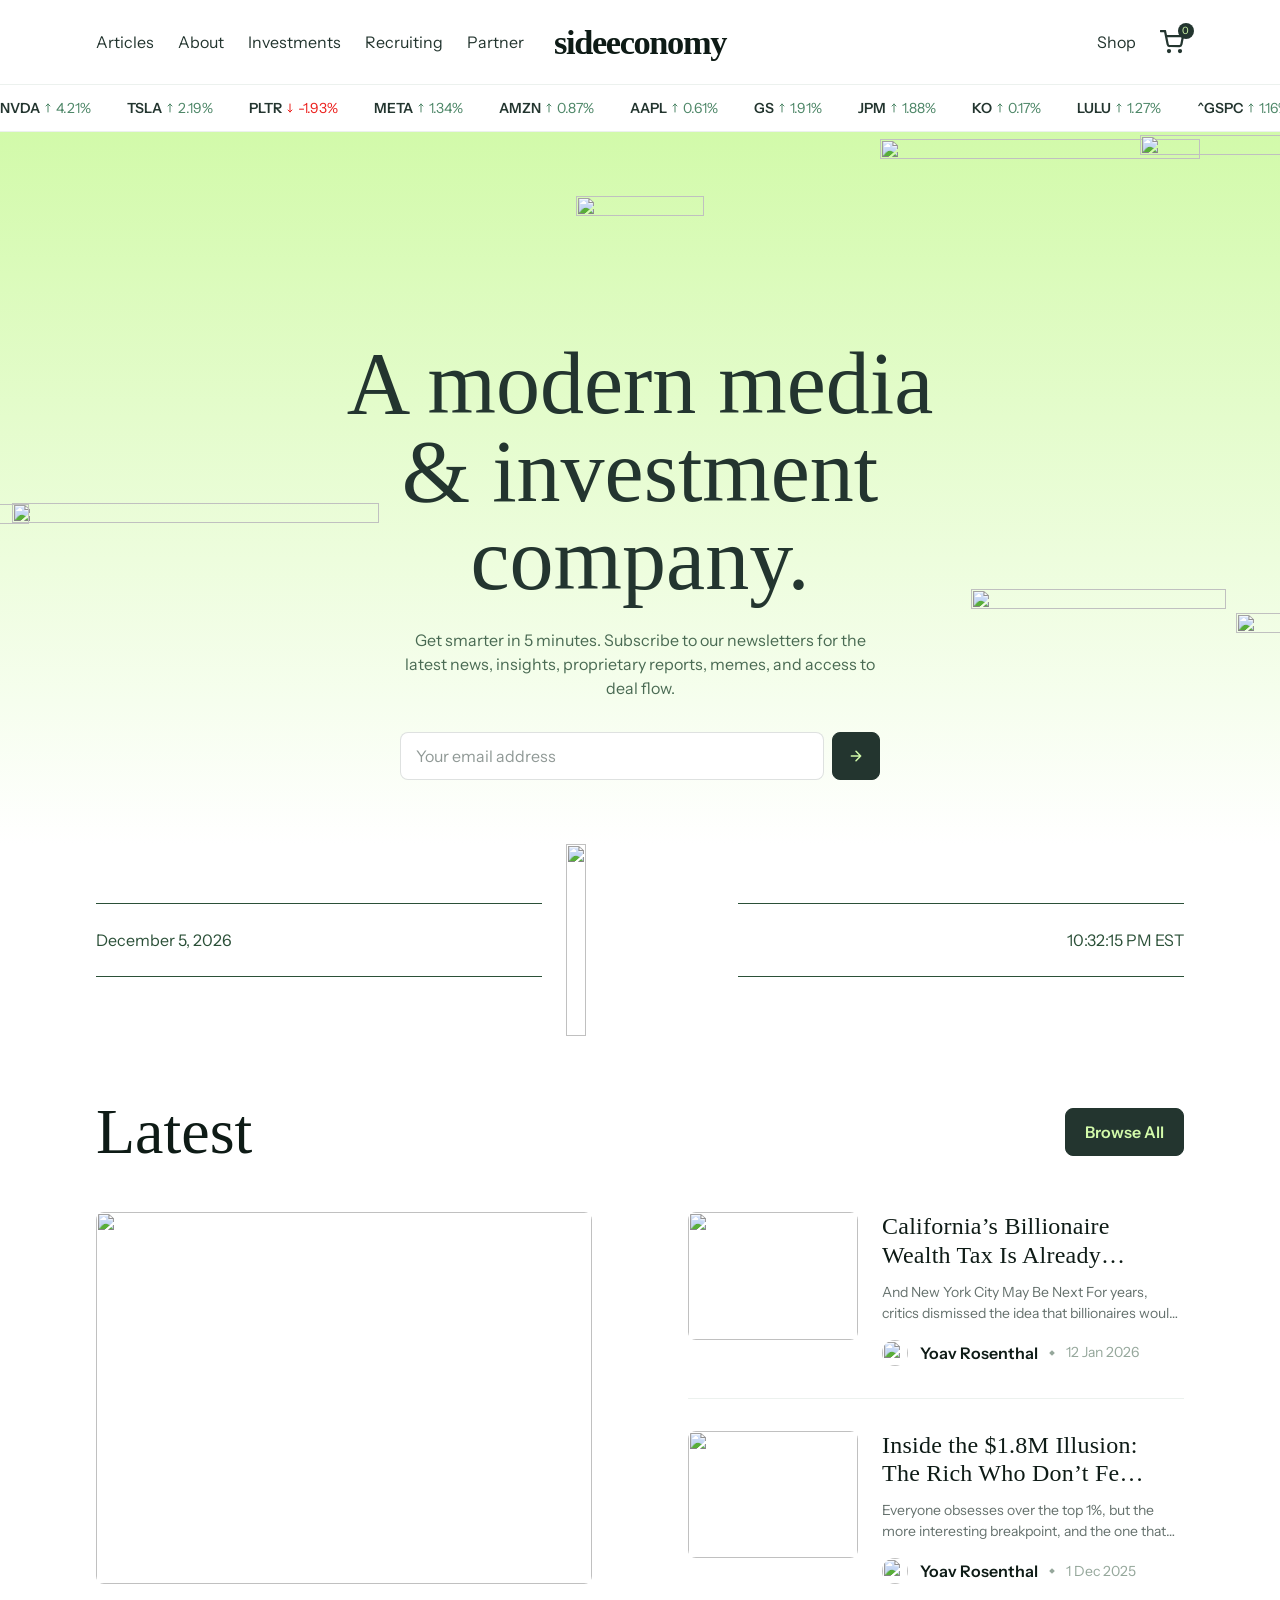
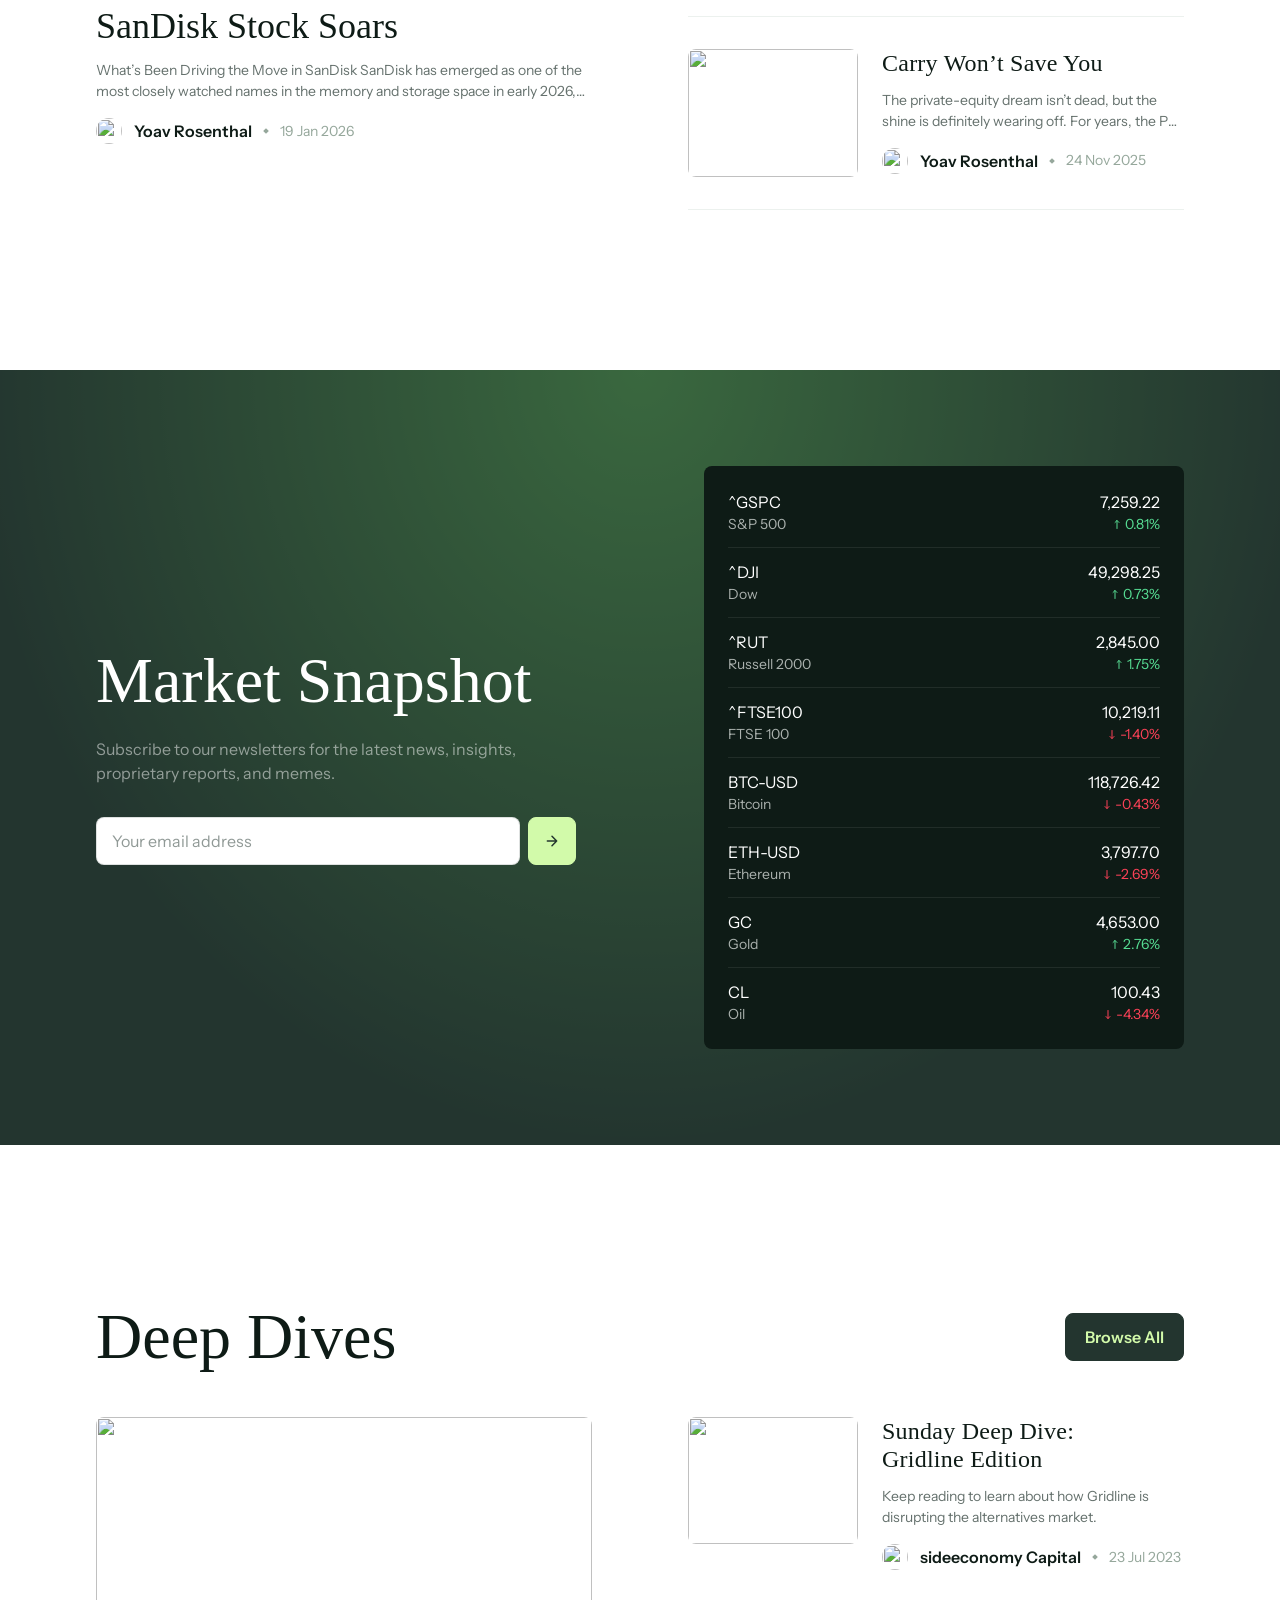
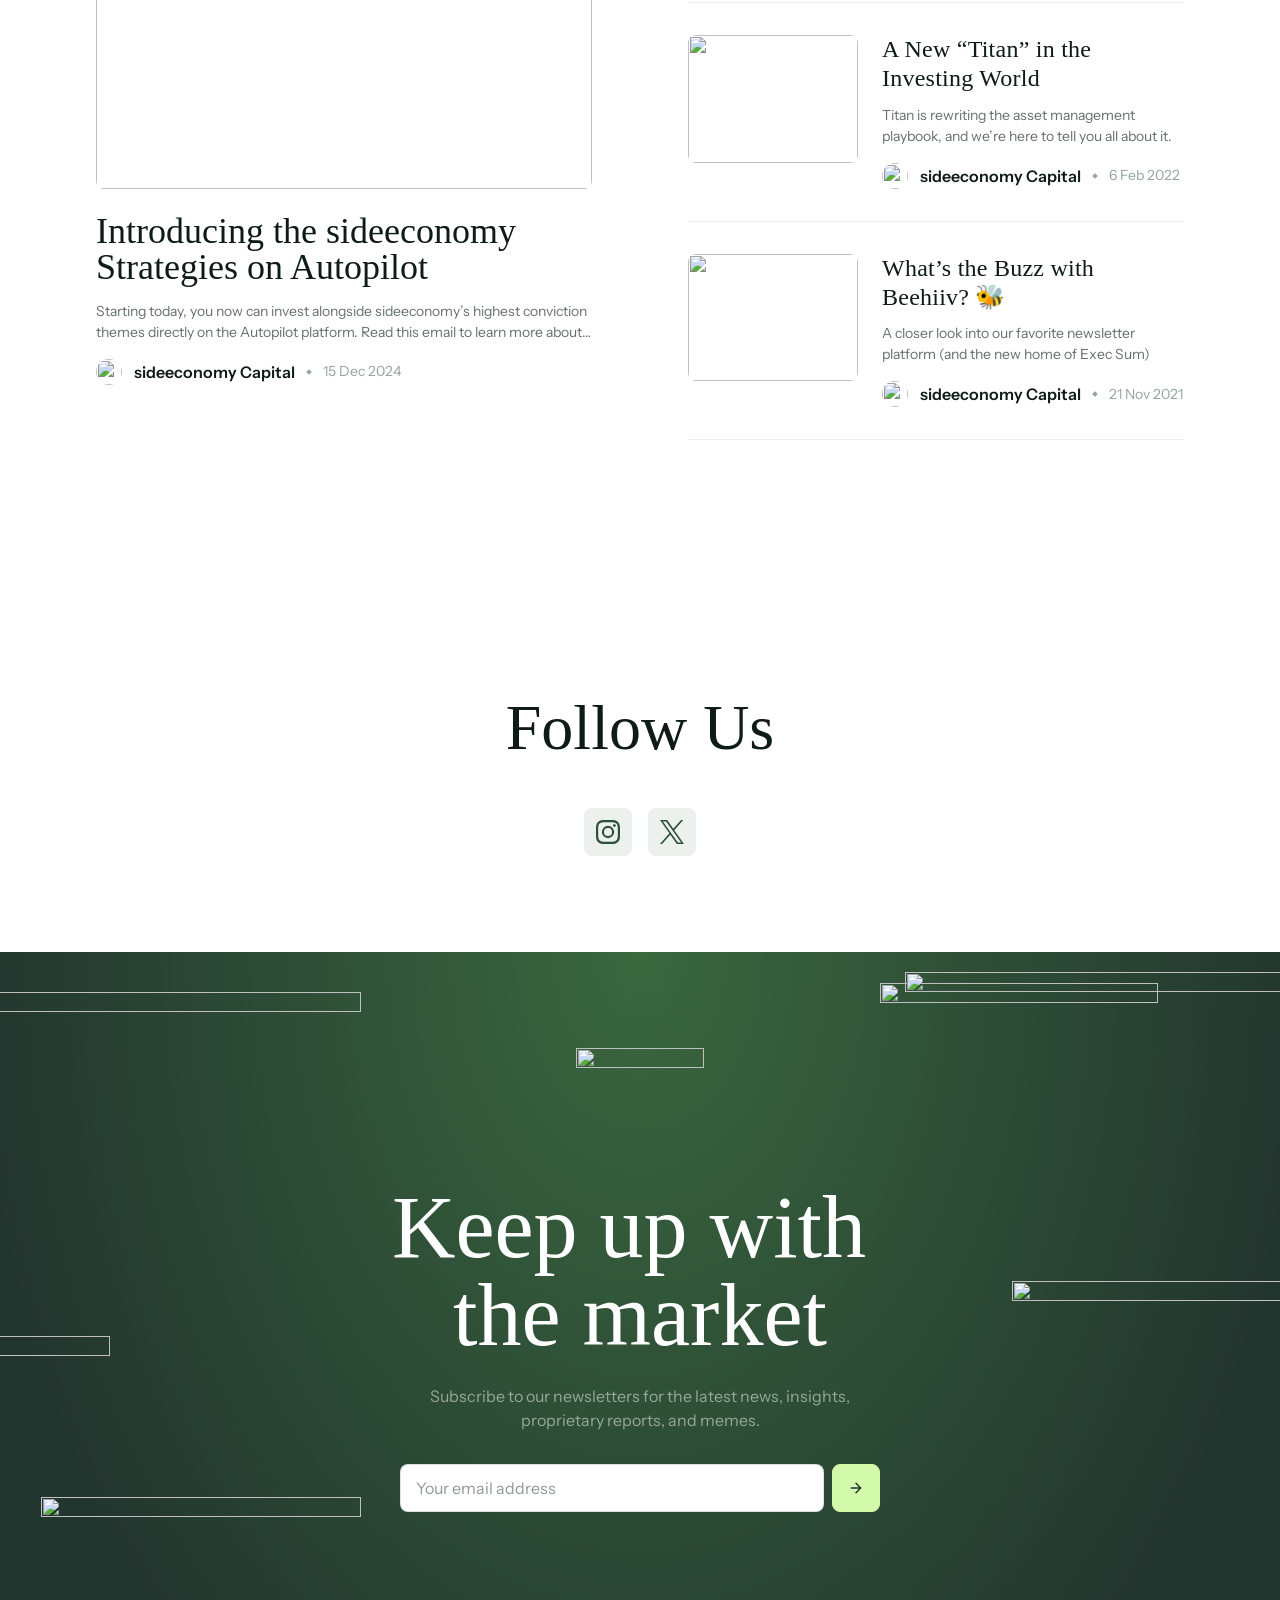
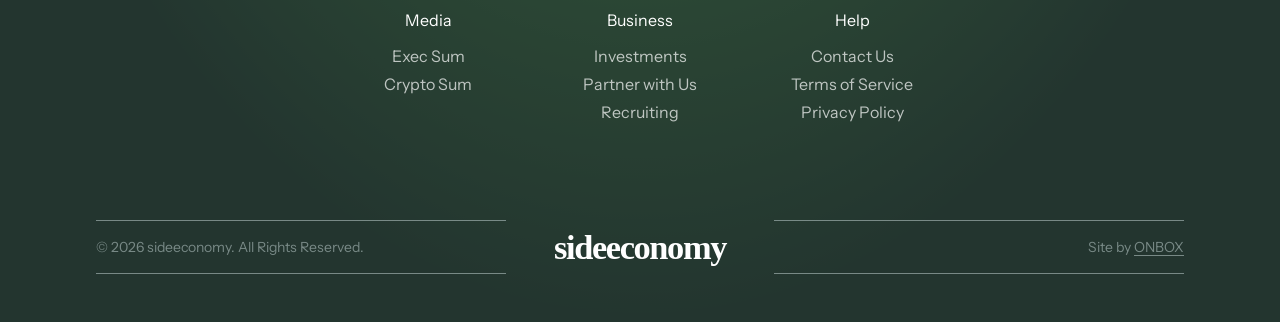
==== index.html @ 4cf30d27 "feat: rebrand to sideeconomy across all templates and styles" ====
<!doctype html>
<html lang="en-US">
  <head>
  <meta charset="utf-8">
  <meta http-equiv="x-ua-compatible" content="ie=edge">
  <meta name="viewport" content="width=device-width, initial-scale=1">
  <link rel="stylesheet" href="https://use.typekit.net/jgn4gpw.css">
  <link rel="preconnect" href="https://fonts.googleapis.com">
  <link rel="preconnect" href="https://fonts.gstatic.com" crossorigin>
  <link href="https://fonts.googleapis.com/css2?family=Instrument+Sans:ital,wdth,wght@0,75..100,400..700;1,75..100,400..700&display=swap" rel="stylesheet">
  <meta name='robots' content='index, follow, max-image-preview:large, max-snippet:-1, max-video-preview:-1' />

	<!-- This site is optimized with the Yoast SEO plugin v28.5 - https://yoast.com/product/yoast-seo-wordpress/ -->
	<title>Home - sideeconomy</title>
	<link rel="canonical" href=index.html />
	<meta property="og:locale" content="en_US" />
	<meta property="og:type" content="website" />
	<meta property="og:title" content="Home - sideeconomy" />
	<meta property="og:url" content="https://sideeconomy.com/" />
	<meta property="og:site_name" content="sideeconomy" />
	<meta property="article:modified_time" content="2025-12-01T22:26:14+00:00" />
	<meta property="og:image" content="https://litquidity.co/wp-content/uploads/2025/03/screenshot.png" />
	<meta property="og:image:width" content="1200" />
	<meta property="og:image:height" content="900" />
	<meta property="og:image:type" content="image/png" />
	<meta name="twitter:card" content="summary_large_image" />
	<script type="application/ld+json" class="yoast-schema-graph">{"@context":"https:\/\/schema.org","@graph":[{"@type":"WebPage","@id":"https:\/\/sideeconomy.com\/","url":"https:\/\/sideeconomy.com\/","name":"Home - sideeconomy","isPartOf":{"@id":"https:\/\/sideeconomy.com\/#website"},"datePublished":"2025-01-11T00:46:38+00:00","dateModified":"2025-12-01T22:26:14+00:00","breadcrumb":{"@id":"https:\/\/sideeconomy.com\/#breadcrumb"},"inLanguage":"en-US","potentialAction":[{"@type":"ReadAction","target":["https:\/\/sideeconomy.com\/"]}]},{"@type":"BreadcrumbList","@id":"https:\/\/sideeconomy.com\/#breadcrumb","itemListElement":[{"@type":"ListItem","position":1,"name":"Home"}]},{"@type":"WebSite","@id":"https:\/\/sideeconomy.com\/#website","url":"https:\/\/sideeconomy.com\/","name":"sideeconomy","description":"","potentialAction":[{"@type":"SearchAction","target":{"@type":"EntryPoint","urlTemplate":"https:\/\/sideeconomy.com\/?s={search_term_string}"},"query-input":{"@type":"PropertyValueSpecification","valueRequired":true,"valueName":"search_term_string"}}],"inLanguage":"en-US"}]}</script>
	<!-- / Yoast SEO plugin. -->


<style id="wp-img-auto-sizes-contain-inline-css">
img:is([sizes=auto i],[sizes^="auto," i]){contain-intrinsic-size:3000px 1500px}
/*# sourceURL=wp-img-auto-sizes-contain-inline-css */
</style>



<style id="site-designer-shared-pattern-classes-inline-css">
/* Dark cover/section overlay + on-dark text. */
body .wp-site-blocks .is-style-overlay-dark .wp-block-cover__background { background-color: var(--wp--preset--color--base-3); color: var(--wp--preset--color--contrast-3); }
.wp-block-cover.is-style-overlay-dark .wp-block-cover__background.has-background-dim { opacity: 0.50 !important; }
:is(.wp-block-designsetgo-section, .wp-block-designsetgo-scroll-slides).is-style-overlay-dark { --dsgo-overlay-color: var(--wp--preset--color--base-3); --dsgo-overlay-opacity: 0.50; color: var(--wp--preset--color--contrast-3); }
.dsgo-image-accordion-item.is-style-overlay-dark { --dsgo-overlay-color: var(--wp--preset--color--base-3); }
.wp-block-group.has-background.is-style-overlay-dark { box-shadow: inset 0 0 0 9999px color-mix(in srgb, var(--wp--preset--color--base-3) 50%, transparent); }
body .wp-site-blocks .is-style-overlay-dark, body .wp-site-blocks .is-style-on-dark { --dsgo-text-color: var(--wp--preset--color--contrast-3); color: var(--wp--preset--color--contrast-3) !important; }
body .wp-site-blocks .is-style-overlay-dark :is(h1,h2,h3,h4,h5,h6,p,li,blockquote,cite), body .wp-site-blocks .is-style-on-dark :is(h1,h2,h3,h4,h5,h6,p,li,blockquote,cite) { color: var(--wp--preset--color--contrast-3) !important; }

/* Solid dark section background + light text. */
.is-style-bg-dark { background-color: var(--wp--preset--color--contrast); color: var(--wp--preset--color--base); }
.is-style-bg-dark a { color: var(--wp--preset--color--base); }
/*# sourceURL=site-designer-shared-pattern-classes-inline-css */
</style>
<style id="global-styles-inline-css">
:root{--wp--preset--aspect-ratio--square: 1;--wp--preset--aspect-ratio--4-3: 4/3;--wp--preset--aspect-ratio--3-4: 3/4;--wp--preset--aspect-ratio--3-2: 3/2;--wp--preset--aspect-ratio--2-3: 2/3;--wp--preset--aspect-ratio--16-9: 16/9;--wp--preset--aspect-ratio--9-16: 9/16;--wp--preset--color--black: #000000;--wp--preset--color--cyan-bluish-gray: #abb8c3;--wp--preset--color--white: #ffffff;--wp--preset--color--pale-pink: #f78da7;--wp--preset--color--vivid-red: #cf2e2e;--wp--preset--color--luminous-vivid-orange: #ff6900;--wp--preset--color--luminous-vivid-amber: #fcb900;--wp--preset--color--light-green-cyan: #7bdcb5;--wp--preset--color--vivid-green-cyan: #00d084;--wp--preset--color--pale-cyan-blue: #8ed1fc;--wp--preset--color--vivid-cyan-blue: #0693e3;--wp--preset--color--vivid-purple: #9b51e0;--wp--preset--gradient--vivid-cyan-blue-to-vivid-purple: linear-gradient(135deg,rgb(6,147,227) 0%,rgb(155,81,224) 100%);--wp--preset--gradient--light-green-cyan-to-vivid-green-cyan: linear-gradient(135deg,rgb(122,220,180) 0%,rgb(0,208,130) 100%);--wp--preset--gradient--luminous-vivid-amber-to-luminous-vivid-orange: linear-gradient(135deg,rgb(252,185,0) 0%,rgb(255,105,0) 100%);--wp--preset--gradient--luminous-vivid-orange-to-vivid-red: linear-gradient(135deg,rgb(255,105,0) 0%,rgb(207,46,46) 100%);--wp--preset--gradient--very-light-gray-to-cyan-bluish-gray: linear-gradient(135deg,rgb(238,238,238) 0%,rgb(169,184,195) 100%);--wp--preset--gradient--cool-to-warm-spectrum: linear-gradient(135deg,rgb(74,234,220) 0%,rgb(151,120,209) 20%,rgb(207,42,186) 40%,rgb(238,44,130) 60%,rgb(251,105,98) 80%,rgb(254,248,76) 100%);--wp--preset--gradient--blush-light-purple: linear-gradient(135deg,rgb(255,206,236) 0%,rgb(152,150,240) 100%);--wp--preset--gradient--blush-bordeaux: linear-gradient(135deg,rgb(254,205,165) 0%,rgb(254,45,45) 50%,rgb(107,0,62) 100%);--wp--preset--gradient--luminous-dusk: linear-gradient(135deg,rgb(255,203,112) 0%,rgb(199,81,192) 50%,rgb(65,88,208) 100%);--wp--preset--gradient--pale-ocean: linear-gradient(135deg,rgb(255,245,203) 0%,rgb(182,227,212) 50%,rgb(51,167,181) 100%);--wp--preset--gradient--electric-grass: linear-gradient(135deg,rgb(202,248,128) 0%,rgb(113,206,126) 100%);--wp--preset--gradient--midnight: linear-gradient(135deg,rgb(2,3,129) 0%,rgb(40,116,252) 100%);--wp--preset--font-size--small: 13px;--wp--preset--font-size--medium: 20px;--wp--preset--font-size--large: 36px;--wp--preset--font-size--x-large: 42px;--wp--preset--spacing--20: 0.44rem;--wp--preset--spacing--30: 0.67rem;--wp--preset--spacing--40: 1rem;--wp--preset--spacing--50: 1.5rem;--wp--preset--spacing--60: 2.25rem;--wp--preset--spacing--70: 3.38rem;--wp--preset--spacing--80: 5.06rem;--wp--preset--shadow--natural: 6px 6px 9px rgba(0, 0, 0, 0.2);--wp--preset--shadow--deep: 12px 12px 50px rgba(0, 0, 0, 0.4);--wp--preset--shadow--sharp: 6px 6px 0px rgba(0, 0, 0, 0.2);--wp--preset--shadow--outlined: 6px 6px 0px -3px rgb(255, 255, 255), 6px 6px rgb(0, 0, 0);--wp--preset--shadow--crisp: 6px 6px 0px rgb(0, 0, 0);}.wp-block-button{--wp--preset--dimension--25: 25%;--wp--preset--dimension--50: 50%;--wp--preset--dimension--75: 75%;--wp--preset--dimension--100: 100%;}:where(body) { margin: 0; }:where(.is-layout-flex){gap: 0.5em;}:where(.is-layout-grid){gap: 0.5em;}body .is-layout-flex{display: flex;}.is-layout-flex{flex-wrap: wrap;align-items: center;}.is-layout-flex > :is(*, div){margin: 0;}body .is-layout-grid{display: grid;}.is-layout-grid > :is(*, div){margin: 0;}body{padding-top: 0px;padding-right: 0px;padding-bottom: 0px;padding-left: 0px;}:root :where(.wp-element-button, .wp-block-button__link){background-color: #32373c;border-width: 0;color: #fff;font-family: inherit;font-size: inherit;font-style: inherit;font-weight: inherit;letter-spacing: inherit;line-height: inherit;padding-top: calc(0.667em + 2px);padding-right: calc(1.333em + 2px);padding-bottom: calc(0.667em + 2px);padding-left: calc(1.333em + 2px);text-decoration: none;text-transform: inherit;}.has-black-color{color: var(--wp--preset--color--black) !important;}.has-cyan-bluish-gray-color{color: var(--wp--preset--color--cyan-bluish-gray) !important;}.has-white-color{color: var(--wp--preset--color--white) !important;}.has-pale-pink-color{color: var(--wp--preset--color--pale-pink) !important;}.has-vivid-red-color{color: var(--wp--preset--color--vivid-red) !important;}.has-luminous-vivid-orange-color{color: var(--wp--preset--color--luminous-vivid-orange) !important;}.has-luminous-vivid-amber-color{color: var(--wp--preset--color--luminous-vivid-amber) !important;}.has-light-green-cyan-color{color: var(--wp--preset--color--light-green-cyan) !important;}.has-vivid-green-cyan-color{color: var(--wp--preset--color--vivid-green-cyan) !important;}.has-pale-cyan-blue-color{color: var(--wp--preset--color--pale-cyan-blue) !important;}.has-vivid-cyan-blue-color{color: var(--wp--preset--color--vivid-cyan-blue) !important;}.has-vivid-purple-color{color: var(--wp--preset--color--vivid-purple) !important;}.has-black-background-color{background-color: var(--wp--preset--color--black) !important;}.has-cyan-bluish-gray-background-color{background-color: var(--wp--preset--color--cyan-bluish-gray) !important;}.has-white-background-color{background-color: var(--wp--preset--color--white) !important;}.has-pale-pink-background-color{background-color: var(--wp--preset--color--pale-pink) !important;}.has-vivid-red-background-color{background-color: var(--wp--preset--color--vivid-red) !important;}.has-luminous-vivid-orange-background-color{background-color: var(--wp--preset--color--luminous-vivid-orange) !important;}.has-luminous-vivid-amber-background-color{background-color: var(--wp--preset--color--luminous-vivid-amber) !important;}.has-light-green-cyan-background-color{background-color: var(--wp--preset--color--light-green-cyan) !important;}.has-vivid-green-cyan-background-color{background-color: var(--wp--preset--color--vivid-green-cyan) !important;}.has-pale-cyan-blue-background-color{background-color: var(--wp--preset--color--pale-cyan-blue) !important;}.has-vivid-cyan-blue-background-color{background-color: var(--wp--preset--color--vivid-cyan-blue) !important;}.has-vivid-purple-background-color{background-color: var(--wp--preset--color--vivid-purple) !important;}.has-black-border-color{border-color: var(--wp--preset--color--black) !important;}.has-cyan-bluish-gray-border-color{border-color: var(--wp--preset--color--cyan-bluish-gray) !important;}.has-white-border-color{border-color: var(--wp--preset--color--white) !important;}.has-pale-pink-border-color{border-color: var(--wp--preset--color--pale-pink) !important;}.has-vivid-red-border-color{border-color: var(--wp--preset--color--vivid-red) !important;}.has-luminous-vivid-orange-border-color{border-color: var(--wp--preset--color--luminous-vivid-orange) !important;}.has-luminous-vivid-amber-border-color{border-color: var(--wp--preset--color--luminous-vivid-amber) !important;}.has-light-green-cyan-border-color{border-color: var(--wp--preset--color--light-green-cyan) !important;}.has-vivid-green-cyan-border-color{border-color: var(--wp--preset--color--vivid-green-cyan) !important;}.has-pale-cyan-blue-border-color{border-color: var(--wp--preset--color--pale-cyan-blue) !important;}.has-vivid-cyan-blue-border-color{border-color: var(--wp--preset--color--vivid-cyan-blue) !important;}.has-vivid-purple-border-color{border-color: var(--wp--preset--color--vivid-purple) !important;}.has-vivid-cyan-blue-to-vivid-purple-gradient-background{background: var(--wp--preset--gradient--vivid-cyan-blue-to-vivid-purple) !important;}.has-light-green-cyan-to-vivid-green-cyan-gradient-background{background: var(--wp--preset--gradient--light-green-cyan-to-vivid-green-cyan) !important;}.has-luminous-vivid-amber-to-luminous-vivid-orange-gradient-background{background: var(--wp--preset--gradient--luminous-vivid-amber-to-luminous-vivid-orange) !important;}.has-luminous-vivid-orange-to-vivid-red-gradient-background{background: var(--wp--preset--gradient--luminous-vivid-orange-to-vivid-red) !important;}.has-very-light-gray-to-cyan-bluish-gray-gradient-background{background: var(--wp--preset--gradient--very-light-gray-to-cyan-bluish-gray) !important;}.has-cool-to-warm-spectrum-gradient-background{background: var(--wp--preset--gradient--cool-to-warm-spectrum) !important;}.has-blush-light-purple-gradient-background{background: var(--wp--preset--gradient--blush-light-purple) !important;}.has-blush-bordeaux-gradient-background{background: var(--wp--preset--gradient--blush-bordeaux) !important;}.has-luminous-dusk-gradient-background{background: var(--wp--preset--gradient--luminous-dusk) !important;}.has-pale-ocean-gradient-background{background: var(--wp--preset--gradient--pale-ocean) !important;}.has-electric-grass-gradient-background{background: var(--wp--preset--gradient--electric-grass) !important;}.has-midnight-gradient-background{background: var(--wp--preset--gradient--midnight) !important;}.has-small-font-size{font-size: var(--wp--preset--font-size--small) !important;}.has-medium-font-size{font-size: var(--wp--preset--font-size--medium) !important;}.has-large-font-size{font-size: var(--wp--preset--font-size--large) !important;}.has-x-large-font-size{font-size: var(--wp--preset--font-size--x-large) !important;}
/*# sourceURL=global-styles-inline-css */
</style>



<style id="jetpack-stats-inline-css">
img#wpstats{display:none}
/*# sourceURL=jetpack-stats-inline-css */
</style>
<link rel='stylesheet' id='wp-theme-css' href='https://litquidity.co/wp-includes/css/dist/theme/design-tokens.min.css?ver=7.1.2' media='all' />
<link rel='stylesheet' id='wp-components-css' href='https://litquidity.co/wp-includes/css/dist/components/style.min.css?ver=7.1.2' media='all' />

<link rel=stylesheet id=sideeconomy-css href=assets/css/main.css media=all />
  <link rel=stylesheet id=custom-css href=assets/css/custom.css media=all />
<script id="jquery-core-js" src="https://litquidity.co/wp-includes/js/jquery/jquery.min.js?ver=3.7.1"></script>
<link rel="https://api.w.org/" href=article.html /><link rel="alternate" title="JSON" type="application/json" href="https://sideeconomy.com/wp-json/wp/v2/pages/14" /><link rel='shortlink' href='https://sideeconomy.com/' />
<link rel="icon" href="https://litquidity.co/wp-content/uploads/2025/02/cropped-lit-icon-150x150.png" sizes="32x32" />
<link rel="icon" href="https://litquidity.co/wp-content/uploads/2025/02/cropped-lit-icon-300x300.png" sizes="192x192" />
<link rel="apple-touch-icon" href="https://litquidity.co/wp-content/uploads/2025/02/cropped-lit-icon-300x300.png" />
<meta name="msapplication-TileImage" content="https://litquidity.co/wp-content/uploads/2025/02/cropped-lit-icon-300x300.png" />
<style id="wp-site-designer-contrast-fallback"> .wp-block-group:not([data-dsgo-inline-bg]),.wp-block-column:not([data-dsgo-inline-bg]),.wp-block-columns:not([data-dsgo-inline-bg]){--dsgo-text-color:initial;} :is(.wp-block-designsetgo-section,.wp-block-group,.wp-block-column).has-background:not([class*="-background-color"]):not(.has-text-color):not(.is-style-footer-section):not(.is-style-header-section),.wp-block-cover:not(.has-text-color){color:var(--wp--preset--color--contrast-3) !important;--dsgo-text-color:var(--wp--preset--color--contrast-3);} body .wp-site-blocks :is(:is(.wp-block-designsetgo-section,.wp-block-group,.wp-block-column).has-background:not([class*="-background-color"]):not(.has-text-color):not(.is-style-footer-section):not(.is-style-header-section),.wp-block-cover) h1:not(.has-text-color):where(:not(.elementor *):not([data-elementor-type] *)),body .wp-site-blocks :is(:is(.wp-block-designsetgo-section,.wp-block-group,.wp-block-column).has-background:not([class*="-background-color"]):not(.has-text-color):not(.is-style-footer-section):not(.is-style-header-section),.wp-block-cover) h2:not(.has-text-color):where(:not(.elementor *):not([data-elementor-type] *)),body .wp-site-blocks :is(:is(.wp-block-designsetgo-section,.wp-block-group,.wp-block-column).has-background:not([class*="-background-color"]):not(.has-text-color):not(.is-style-footer-section):not(.is-style-header-section),.wp-block-cover) h3:not(.has-text-color):where(:not(.elementor *):not([data-elementor-type] *)),body .wp-site-blocks :is(:is(.wp-block-designsetgo-section,.wp-block-group,.wp-block-column).has-background:not([class*="-background-color"]):not(.has-text-color):not(.is-style-footer-section):not(.is-style-header-section),.wp-block-cover) h4:not(.has-text-color):where(:not(.elementor *):not([data-elementor-type] *)),body .wp-site-blocks :is(:is(.wp-block-designsetgo-section,.wp-block-group,.wp-block-column).has-background:not([class*="-background-color"]):not(.has-text-color):not(.is-style-footer-section):not(.is-style-header-section),.wp-block-cover) h5:not(.has-text-color):where(:not(.elementor *):not([data-elementor-type] *)),body .wp-site-blocks :is(:is(.wp-block-designsetgo-section,.wp-block-group,.wp-block-column).has-background:not([class*="-background-color"]):not(.has-text-color):not(.is-style-footer-section):not(.is-style-header-section),.wp-block-cover) h6:not(.has-text-color):where(:not(.elementor *):not([data-elementor-type] *)),body .wp-site-blocks :is(:is(.wp-block-designsetgo-section,.wp-block-group,.wp-block-column).has-background:not([class*="-background-color"]):not(.has-text-color):not(.is-style-footer-section):not(.is-style-header-section),.wp-block-cover) p:not(.has-text-color):where(:not(.elementor *):not([data-elementor-type] *)),body .wp-site-blocks :is(:is(.wp-block-designsetgo-section,.wp-block-group,.wp-block-column).has-background:not([class*="-background-color"]):not(.has-text-color):not(.is-style-footer-section):not(.is-style-header-section),.wp-block-cover) a:where(:not(.wp-element-button):not(.wp-block-social-link-anchor)):not(.has-text-color):where(:not(.elementor *):not([data-elementor-type] *)),body .wp-site-blocks :is(:is(.wp-block-designsetgo-section,.wp-block-group,.wp-block-column).has-background:not([class*="-background-color"]):not(.has-text-color):not(.is-style-footer-section):not(.is-style-header-section),.wp-block-cover) .wp-element-caption:not(.has-text-color):where(:not(.elementor *):not([data-elementor-type] *)){color:var(--dsgo-text-color,inherit) !important;} body .wp-site-blocks :is(.wp-block-designsetgo-section,.wp-block-group,.wp-block-column)[data-dsgo-inline-bg] .wp-block-button:is([class*="is-style-outline"],[class*="is-style-secondary"]) .wp-element-button{color:var(--dsgo-text-color,inherit) !important;border-color:currentColor !important;}body .wp-site-blocks :is(.wp-block-designsetgo-section,.wp-block-group,.wp-block-column)[data-dsgo-inline-bg] .wp-block-button:is([class*="is-style-outline"],[class*="is-style-secondary"]) .wp-element-button:hover{opacity:0.75;} body .wp-site-blocks [data-dsgo-inline-bg] h1:not(.has-text-color):where(:not(.elementor *):not([data-elementor-type] *)),body .wp-site-blocks [data-dsgo-inline-bg] h2:not(.has-text-color):where(:not(.elementor *):not([data-elementor-type] *)),body .wp-site-blocks [data-dsgo-inline-bg] h3:not(.has-text-color):where(:not(.elementor *):not([data-elementor-type] *)),body .wp-site-blocks [data-dsgo-inline-bg] h4:not(.has-text-color):where(:not(.elementor *):not([data-elementor-type] *)),body .wp-site-blocks [data-dsgo-inline-bg] h5:not(.has-text-color):where(:not(.elementor *):not([data-elementor-type] *)),body .wp-site-blocks [data-dsgo-inline-bg] h6:not(.has-text-color):where(:not(.elementor *):not([data-elementor-type] *)),body .wp-site-blocks [data-dsgo-inline-bg] p:not(.has-text-color):where(:not(.elementor *):not([data-elementor-type] *)),body .wp-site-blocks [data-dsgo-inline-bg] a:where(:not(.wp-element-button):not(.wp-block-social-link-anchor)):not(.has-text-color):where(:not(.elementor *):not([data-elementor-type] *)),body .wp-site-blocks [data-dsgo-inline-bg] .wp-element-caption:not(.has-text-color):where(:not(.elementor *):not([data-elementor-type] *)){color:var(--dsgo-text-color,inherit) !important;} .wp-block-designsetgo-section.has-background:not([data-dsgo-inline-bg]):not(.has-text-color){color:var(--wp--preset--color--contrast);--dsgo-text-color:var(--wp--preset--color--contrast);} :is(.wp-block-group,.wp-block-column).is-style-section-1:not(:is(.has-white-background-color,.has-black-background-color)),.has-background:is(.wp-block-group,.wp-block-column).is-style-section-1:not(:is(.has-white-background-color,.has-black-background-color)),.has-text-color:is(.wp-block-group,.wp-block-column).is-style-section-1:not(:is(.has-white-background-color,.has-black-background-color)){background-color:var(--wp--preset--color--accent-5);color:var(--wp--preset--color--contrast);} body .wp-site-blocks :is(.wp-block-group,.wp-block-column).is-style-section-1:not(:is(.has-white-background-color,.has-black-background-color)) h1:where(:not(.elementor *):not([data-elementor-type] *)),body .wp-site-blocks :is(.wp-block-group,.wp-block-column).is-style-section-1:not(:is(.has-white-background-color,.has-black-background-color)) h2:where(:not(.elementor *):not([data-elementor-type] *)),body .wp-site-blocks :is(.wp-block-group,.wp-block-column).is-style-section-1:not(:is(.has-white-background-color,.has-black-background-color)) h3:where(:not(.elementor *):not([data-elementor-type] *)),body .wp-site-blocks :is(.wp-block-group,.wp-block-column).is-style-section-1:not(:is(.has-white-background-color,.has-black-background-color)) h4:where(:not(.elementor *):not([data-elementor-type] *)),body .wp-site-blocks :is(.wp-block-group,.wp-block-column).is-style-section-1:not(:is(.has-white-background-color,.has-black-background-color)) h5:where(:not(.elementor *):not([data-elementor-type] *)),body .wp-site-blocks :is(.wp-block-group,.wp-block-column).is-style-section-1:not(:is(.has-white-background-color,.has-black-background-color)) h6:where(:not(.elementor *):not([data-elementor-type] *)),body .wp-site-blocks :is(.wp-block-group,.wp-block-column).is-style-section-1:not(:is(.has-white-background-color,.has-black-background-color)) p:where(:not(.elementor *):not([data-elementor-type] *)),body .wp-site-blocks :is(.wp-block-group,.wp-block-column).is-style-section-1:not(:is(.has-white-background-color,.has-black-background-color)) a:where(:not(.wp-element-button):not(.wp-block-social-link-anchor)):where(:not(.elementor *):not([data-elementor-type] *)),body .wp-site-blocks :is(.wp-block-group,.wp-block-column).is-style-section-1:not(:is(.has-white-background-color,.has-black-background-color)) .wp-element-caption:where(:not(.elementor *):not([data-elementor-type] *)){color:var(--wp--preset--color--contrast);} :is(.wp-block-group,.wp-block-column).is-style-section-2:not(:is(.has-white-background-color,.has-black-background-color)),.has-background:is(.wp-block-group,.wp-block-column).is-style-section-2:not(:is(.has-white-background-color,.has-black-background-color)),.has-text-color:is(.wp-block-group,.wp-block-column).is-style-section-2:not(:is(.has-white-background-color,.has-black-background-color)){background-color:var(--wp--preset--color--accent-2);color:var(--wp--preset--color--contrast);} body .wp-site-blocks :is(.wp-block-group,.wp-block-column).is-style-section-2:not(:is(.has-white-background-color,.has-black-background-color)) h1:where(:not(.elementor *):not([data-elementor-type] *)),body .wp-site-blocks :is(.wp-block-group,.wp-block-column).is-style-section-2:not(:is(.has-white-background-color,.has-black-background-color)) h2:where(:not(.elementor *):not([data-elementor-type] *)),body .wp-site-blocks :is(.wp-block-group,.wp-block-column).is-style-section-2:not(:is(.has-white-background-color,.has-black-background-color)) h3:where(:not(.elementor *):not([data-elementor-type] *)),body .wp-site-blocks :is(.wp-block-group,.wp-block-column).is-style-section-2:not(:is(.has-white-background-color,.has-black-background-color)) h4:where(:not(.elementor *):not([data-elementor-type] *)),body .wp-site-blocks :is(.wp-block-group,.wp-block-column).is-style-section-2:not(:is(.has-white-background-color,.has-black-background-color)) h5:where(:not(.elementor *):not([data-elementor-type] *)),body .wp-site-blocks :is(.wp-block-group,.wp-block-column).is-style-section-2:not(:is(.has-white-background-color,.has-black-background-color)) h6:where(:not(.elementor *):not([data-elementor-type] *)),body .wp-site-blocks :is(.wp-block-group,.wp-block-column).is-style-section-2:not(:is(.has-white-background-color,.has-black-background-color)) p:where(:not(.elementor *):not([data-elementor-type] *)),body .wp-site-blocks :is(.wp-block-group,.wp-block-column).is-style-section-2:not(:is(.has-white-background-color,.has-black-background-color)) a:where(:not(.wp-element-button):not(.wp-block-social-link-anchor)):where(:not(.elementor *):not([data-elementor-type] *)),body .wp-site-blocks :is(.wp-block-group,.wp-block-column).is-style-section-2:not(:is(.has-white-background-color,.has-black-background-color)) .wp-element-caption:where(:not(.elementor *):not([data-elementor-type] *)){color:var(--wp--preset--color--contrast);} :is(.wp-block-group,.wp-block-column).is-style-section-3:not(:is(.has-white-background-color,.has-black-background-color)),.has-background:is(.wp-block-group,.wp-block-column).is-style-section-3:not(:is(.has-white-background-color,.has-black-background-color)),.has-text-color:is(.wp-block-group,.wp-block-column).is-style-section-3:not(:is(.has-white-background-color,.has-black-background-color)){background-color:var(--wp--preset--color--accent-1);color:var(--wp--preset--color--contrast);} body .wp-site-blocks :is(.wp-block-group,.wp-block-column).is-style-section-3:not(:is(.has-white-background-color,.has-black-background-color)) h1:where(:not(.elementor *):not([data-elementor-type] *)),body .wp-site-blocks :is(.wp-block-group,.wp-block-column).is-style-section-3:not(:is(.has-white-background-color,.has-black-background-color)) h2:where(:not(.elementor *):not([data-elementor-type] *)),body .wp-site-blocks :is(.wp-block-group,.wp-block-column).is-style-section-3:not(:is(.has-white-background-color,.has-black-background-color)) h3:where(:not(.elementor *):not([data-elementor-type] *)),body .wp-site-blocks :is(.wp-block-group,.wp-block-column).is-style-section-3:not(:is(.has-white-background-color,.has-black-background-color)) h4:where(:not(.elementor *):not([data-elementor-type] *)),body .wp-site-blocks :is(.wp-block-group,.wp-block-column).is-style-section-3:not(:is(.has-white-background-color,.has-black-background-color)) h5:where(:not(.elementor *):not([data-elementor-type] *)),body .wp-site-blocks :is(.wp-block-group,.wp-block-column).is-style-section-3:not(:is(.has-white-background-color,.has-black-background-color)) h6:where(:not(.elementor *):not([data-elementor-type] *)),body .wp-site-blocks :is(.wp-block-group,.wp-block-column).is-style-section-3:not(:is(.has-white-background-color,.has-black-background-color)) p:where(:not(.elementor *):not([data-elementor-type] *)),body .wp-site-blocks :is(.wp-block-group,.wp-block-column).is-style-section-3:not(:is(.has-white-background-color,.has-black-background-color)) a:where(:not(.wp-element-button):not(.wp-block-social-link-anchor)):where(:not(.elementor *):not([data-elementor-type] *)),body .wp-site-blocks :is(.wp-block-group,.wp-block-column).is-style-section-3:not(:is(.has-white-background-color,.has-black-background-color)) .wp-element-caption:where(:not(.elementor *):not([data-elementor-type] *)){color:var(--wp--preset--color--contrast);} :is(.wp-block-group,.wp-block-column).is-style-section-4:not(:is(.has-white-background-color,.has-black-background-color)),.has-background:is(.wp-block-group,.wp-block-column).is-style-section-4:not(:is(.has-white-background-color,.has-black-background-color)),.has-text-color:is(.wp-block-group,.wp-block-column).is-style-section-4:not(:is(.has-white-background-color,.has-black-background-color)){background-color:var(--wp--preset--color--accent-3);color:var(--wp--preset--color--accent-2);} body .wp-site-blocks :is(.wp-block-group,.wp-block-column).is-style-section-4:not(:is(.has-white-background-color,.has-black-background-color)) h1:where(:not(.elementor *):not([data-elementor-type] *)),body .wp-site-blocks :is(.wp-block-group,.wp-block-column).is-style-section-4:not(:is(.has-white-background-color,.has-black-background-color)) h2:where(:not(.elementor *):not([data-elementor-type] *)),body .wp-site-blocks :is(.wp-block-group,.wp-block-column).is-style-section-4:not(:is(.has-white-background-color,.has-black-background-color)) h3:where(:not(.elementor *):not([data-elementor-type] *)),body .wp-site-blocks :is(.wp-block-group,.wp-block-column).is-style-section-4:not(:is(.has-white-background-color,.has-black-background-color)) h4:where(:not(.elementor *):not([data-elementor-type] *)),body .wp-site-blocks :is(.wp-block-group,.wp-block-column).is-style-section-4:not(:is(.has-white-background-color,.has-black-background-color)) h5:where(:not(.elementor *):not([data-elementor-type] *)),body .wp-site-blocks :is(.wp-block-group,.wp-block-column).is-style-section-4:not(:is(.has-white-background-color,.has-black-background-color)) h6:where(:not(.elementor *):not([data-elementor-type] *)),body .wp-site-blocks :is(.wp-block-group,.wp-block-column).is-style-section-4:not(:is(.has-white-background-color,.has-black-background-color)) p:where(:not(.elementor *):not([data-elementor-type] *)),body .wp-site-blocks :is(.wp-block-group,.wp-block-column).is-style-section-4:not(:is(.has-white-background-color,.has-black-background-color)) a:where(:not(.wp-element-button):not(.wp-block-social-link-anchor)):where(:not(.elementor *):not([data-elementor-type] *)),body .wp-site-blocks :is(.wp-block-group,.wp-block-column).is-style-section-4:not(:is(.has-white-background-color,.has-black-background-color)) .wp-element-caption:where(:not(.elementor *):not([data-elementor-type] *)){color:var(--wp--preset--color--accent-2);} :is(.wp-block-group,.wp-block-column).is-style-section-5:not(:is(.has-white-background-color,.has-black-background-color)),.has-background:is(.wp-block-group,.wp-block-column).is-style-section-5:not(:is(.has-white-background-color,.has-black-background-color)),.has-text-color:is(.wp-block-group,.wp-block-column).is-style-section-5:not(:is(.has-white-background-color,.has-black-background-color)){background-color:var(--wp--preset--color--contrast);color:var(--wp--preset--color--base);} body .wp-site-blocks :is(.wp-block-group,.wp-block-column).is-style-section-5:not(:is(.has-white-background-color,.has-black-background-color)) h1:where(:not(.elementor *):not([data-elementor-type] *)),body .wp-site-blocks :is(.wp-block-group,.wp-block-column).is-style-section-5:not(:is(.has-white-background-color,.has-black-background-color)) h2:where(:not(.elementor *):not([data-elementor-type] *)),body .wp-site-blocks :is(.wp-block-group,.wp-block-column).is-style-section-5:not(:is(.has-white-background-color,.has-black-background-color)) h3:where(:not(.elementor *):not([data-elementor-type] *)),body .wp-site-blocks :is(.wp-block-group,.wp-block-column).is-style-section-5:not(:is(.has-white-background-color,.has-black-background-color)) h4:where(:not(.elementor *):not([data-elementor-type] *)),body .wp-site-blocks :is(.wp-block-group,.wp-block-column).is-style-section-5:not(:is(.has-white-background-color,.has-black-background-color)) h5:where(:not(.elementor *):not([data-elementor-type] *)),body .wp-site-blocks :is(.wp-block-group,.wp-block-column).is-style-section-5:not(:is(.has-white-background-color,.has-black-background-color)) h6:where(:not(.elementor *):not([data-elementor-type] *)),body .wp-site-blocks :is(.wp-block-group,.wp-block-column).is-style-section-5:not(:is(.has-white-background-color,.has-black-background-color)) p:where(:not(.elementor *):not([data-elementor-type] *)),body .wp-site-blocks :is(.wp-block-group,.wp-block-column).is-style-section-5:not(:is(.has-white-background-color,.has-black-background-color)) a:where(:not(.wp-element-button):not(.wp-block-social-link-anchor)):where(:not(.elementor *):not([data-elementor-type] *)),body .wp-site-blocks :is(.wp-block-group,.wp-block-column).is-style-section-5:not(:is(.has-white-background-color,.has-black-background-color)) .wp-element-caption:where(:not(.elementor *):not([data-elementor-type] *)){color:var(--wp--preset--color--base);}   body .wp-site-blocks input:not([type="submit"]):not([type="button"]):not([type="reset"]):not([type="checkbox"]):not([type="radio"]):not([type="file"]):not([type="image"]):not([type="hidden"]),body .wp-site-blocks textarea,body .wp-site-blocks select{background-color:var(--wp--preset--color--base);color:var(--wp--preset--color--contrast);border:1px solid color-mix(in srgb, var(--wp--preset--color--contrast) 30%, transparent);} .wp-site-blocks input[type="submit"]:not(.wp-element-button),.wp-site-blocks button[type="submit"]:not(.wp-element-button){background-color:var(--wp--preset--color--accent-2);color:var(--wp--preset--color--base);border-width:0;padding:12px 30px;font-family:inherit;font-size:var(--wp--preset--font-size--medium, 1rem);line-height:inherit;cursor:pointer;}</style>
		<style id="site-designer-logo-constraints">
			.wp-block-site-logo.is-default-size img {
				width: auto;
				height: auto;
				max-width: 180px;
				max-height: 80px;
			}
			.wp-block-site-logo img {
				height: auto;
			}
		</style>
		</head>
  <body onload=document.body.classList.add('loaded') class="home wp-singular page-template page-template-templates page-template-home page-template-templateshome-php page page-id-14 wp-theme-sideeconomy">
    <header class="site-header">
  <div class="site-header_inner mw-90">
    <nav class="site-header_left">
      <ul id="menu-primary-menu" class="header-menu"><li class="menu-item menu-articles"><a href=articles.html>Articles</a></li>
<li class="menu-item menu-about"><a href=#about>About</a></li>
<li class="menu-item menu-investments"><a href=#investments>Investments</a></li>
<li class="menu-item menu-recruiting"><a href=#recruiting>Recruiting</a></li>
<li class="menu-item menu-partner"><a href=#partnerships>Partner</a></li>
</ul>      <button class="mobile-menu_toggle icon" aria-label="Toggle mobile menu" aria-controls="mobile-menu" aria-expanded="false">
        <span class="icon icon--menu"><svg xmlns="http://www.w3.org/2000/svg" fill="none" viewBox="0 0 24 24"><path stroke="#000" stroke-linecap="round" stroke-linejoin="round" stroke-width="2.25" d="M3 12h18M3 6h18M3 18h18"/></svg></span>
        <span class="icon icon--close"><svg xmlns="http://www.w3.org/2000/svg" fill="none" viewBox="0 0 24 24"><path stroke="#000" stroke-linecap="round" stroke-linejoin="round" stroke-width="2.25" d="M18 6 6 18M6 6l12 12"/></svg></span>
      </button>
    </nav>
    <div class="site-header_logo">
      <a class="logo" href=index.html aria-label="sideeconomy"><span class="brand-logo-text">sideeconomy</span></a>
    </div>
    <nav class="site-header_right">
      <ul id="menu-secondary-menu" class="header-menu"><li class="menu-item menu-shop"><a href="https://shop.sideeconomy.com/">Shop</a></li>
</ul>              <a class="cart-icon" href="https://shop.sideeconomy.com/cart" aria-label="Cart">
          <span class="icon"><svg xmlns="http://www.w3.org/2000/svg" fill="none" viewBox="0 0 24 24"><path stroke="#000" stroke-linecap="round" stroke-linejoin="round" stroke-width="2.25" d="M1 1h4l2.68 13.39a2 2 0 0 0 2 1.61h9.72a2 2 0 0 0 2-1.61L23 6H6m4 15a1 1 0 1 1-2 0 1 1 0 0 1 2 0Zm11 0a1 1 0 1 1-2 0 1 1 0 0 1 2 0Z"/></svg></span>
          <span class="cart-icon_count"><span class="text-xxs" data-cart-json="https://shop.sideeconomy.com/cart.json">0</span></span>
        </a>
          </nav>
  </div>
  <div id="mobile-menu" class="mobile-menu" aria-hidden="true">
    <div class="mobile-menu_media">
      <img src="https://litquidity.co/wp-content/themes/sideeconomy/assets/images/litwash.png" width="295" height="385" alt="">
    </div>
    <nav class="mobile-menu_nav">
      <ul id="menu-mobile-menu" class="header-menu"><li class="active menu-item menu-home"><a href=index.html aria-current="page">Home</a></li>
<li class="menu-item menu-articles"><a href=articles.html>Articles</a></li>
<li class="menu-item menu-about"><a href=#about>About</a></li>
<li class="menu-item menu-investments"><a href=#investments>Investments</a></li>
<li class="menu-item menu-recruiting"><a href=#recruiting>Recruiting</a></li>
<li class="menu-item menu-partnerships"><a href=#partnerships>Partnerships</a></li>
<li class="menu-item menu-shop"><a href="https://shop.sideeconomy.com">Shop</a></li>
</ul>    </nav>
    <ul class="social-icon_list">
    	<li>
      <a class="social-icon" href="https://www.instagram.com/sideeconomy/" target="_blank" rel="noopener noreferrer" aria-label="Follow us on Instagram">
        <span class="icon"><svg xmlns="http://www.w3.org/2000/svg" fill="none" viewBox="0 0 24 24"><path fill="#000" d="M12 2.163c3.204 0 3.584.012 4.85.07 3.252.148 4.771 1.691 4.919 4.919.058 1.265.069 1.645.069 4.849 0 3.205-.012 3.584-.069 4.849-.149 3.225-1.664 4.771-4.919 4.919-1.266.058-1.644.07-4.85.07-3.204 0-3.584-.012-4.849-.07-3.26-.149-4.771-1.699-4.919-4.92-.058-1.265-.07-1.644-.07-4.849 0-3.204.013-3.583.07-4.849.149-3.227 1.664-4.771 4.919-4.919 1.266-.057 1.645-.069 4.849-.069ZM12 0C8.741 0 8.333.014 7.053.072 2.695.272.273 2.69.073 7.052.014 8.333 0 8.741 0 12c0 3.259.014 3.668.072 4.948.2 4.358 2.618 6.78 6.98 6.98C8.333 23.986 8.741 24 12 24c3.259 0 3.668-.014 4.948-.072 4.354-.2 6.782-2.618 6.979-6.98.059-1.28.073-1.689.073-4.948 0-3.259-.014-3.667-.072-4.947-.196-4.354-2.617-6.78-6.979-6.98C15.668.014 15.259 0 12 0Zm0 5.838a6.162 6.162 0 1 0 0 12.324 6.162 6.162 0 0 0 0-12.324ZM12 16a4 4 0 1 1 0-8 4 4 0 0 1 0 8Zm6.406-11.845a1.44 1.44 0 1 0 0 2.881 1.44 1.44 0 0 0 0-2.881Z"/></svg></span>
      </a>
    </li>
        <li>
      <a class="social-icon" href="https://x.com/litcapital" target="_blank" rel="noopener noreferrer" aria-label="Follow us on Instagram">
        <span class="icon"><svg xmlns="http://www.w3.org/2000/svg" fill="none" viewBox="0 0 24 24"><path fill="#000" d="M14.274 10.164 23.202 0h-2.115l-7.756 8.823L7.141 0H0l9.363 13.343L0 24h2.115l8.185-9.32L16.84 24h7.141M2.878 1.562h3.25l14.958 20.953h-3.25"/></svg></span>
      </a>
    </li>
  </ul>
  </div>
</header>
    <div class="wrap" role="document">
      <main class="main">
            <div class="tickers-block">
    <div class="scroller-component" style="--item-count:16">
      <ul class="scroller-component_list">
        <li>
          <div class="ticker-component ticker-component--up" data-symbol="NVDA" data-last-updated="2026-05-06T13:02:00-04:00">
            <span class="ticker-component_symbol">NVDA</span>
            <span class="ticker-component_icon"></span>
            <span class="ticker-component_percent-change">4.21%</span>
          </div>
        </li><li>
          <div class="ticker-component ticker-component--up" data-symbol="TSLA" data-last-updated="2026-05-06T13:02:00-04:00">
            <span class="ticker-component_symbol">TSLA</span>
            <span class="ticker-component_icon"></span>
            <span class="ticker-component_percent-change">2.19%</span>
          </div>
        </li><li>
          <div class="ticker-component ticker-component--down" data-symbol="PLTR" data-last-updated="2026-05-06T13:02:00-04:00">
            <span class="ticker-component_symbol">PLTR</span>
            <span class="ticker-component_icon"></span>
            <span class="ticker-component_percent-change">-1.93%</span>
          </div>
        </li><li>
          <div class="ticker-component ticker-component--up" data-symbol="META" data-last-updated="2026-05-06T13:02:00-04:00">
            <span class="ticker-component_symbol">META</span>
            <span class="ticker-component_icon"></span>
            <span class="ticker-component_percent-change">1.34%</span>
          </div>
        </li><li>
          <div class="ticker-component ticker-component--up" data-symbol="AMZN" data-last-updated="2026-05-06T13:02:00-04:00">
            <span class="ticker-component_symbol">AMZN</span>
            <span class="ticker-component_icon"></span>
            <span class="ticker-component_percent-change">0.87%</span>
          </div>
        </li><li>
          <div class="ticker-component ticker-component--up" data-symbol="AAPL" data-last-updated="2026-05-06T13:02:00-04:00">
            <span class="ticker-component_symbol">AAPL</span>
            <span class="ticker-component_icon"></span>
            <span class="ticker-component_percent-change">0.61%</span>
          </div>
        </li><li>
          <div class="ticker-component ticker-component--up" data-symbol="GS" data-last-updated="2026-05-06T13:02:00-04:00">
            <span class="ticker-component_symbol">GS</span>
            <span class="ticker-component_icon"></span>
            <span class="ticker-component_percent-change">1.91%</span>
          </div>
        </li><li>
          <div class="ticker-component ticker-component--up" data-symbol="JPM" data-last-updated="2026-05-06T13:02:00-04:00">
            <span class="ticker-component_symbol">JPM</span>
            <span class="ticker-component_icon"></span>
            <span class="ticker-component_percent-change">1.88%</span>
          </div>
        </li><li>
          <div class="ticker-component ticker-component--up" data-symbol="KO" data-last-updated="2026-05-06T13:02:00-04:00">
            <span class="ticker-component_symbol">KO</span>
            <span class="ticker-component_icon"></span>
            <span class="ticker-component_percent-change">0.17%</span>
          </div>
        </li><li>
          <div class="ticker-component ticker-component--up" data-symbol="LULU" data-last-updated="2026-05-06T13:02:00-04:00">
            <span class="ticker-component_symbol">LULU</span>
            <span class="ticker-component_icon"></span>
            <span class="ticker-component_percent-change">1.27%</span>
          </div>
        </li><li>
          <div class="ticker-component ticker-component--up" data-symbol="^GSPC" data-last-updated="5/6/2026 11:18:00 AM">
            <span class="ticker-component_symbol">^GSPC</span>
            <span class="ticker-component_icon"></span>
            <span class="ticker-component_percent-change">1.16%</span>
          </div>
        </li><li>
          <div class="ticker-component ticker-component--up" data-symbol="^DJI" data-last-updated="5/6/2026 11:33:00 AM">
            <span class="ticker-component_symbol">^DJI</span>
            <span class="ticker-component_icon"></span>
            <span class="ticker-component_percent-change">1.19%</span>
          </div>
        </li><li>
          <div class="ticker-component ticker-component--up" data-symbol="^FTSE100" data-last-updated="5/6/2026 11:29:00 AM">
            <span class="ticker-component_symbol">^FTSE100</span>
            <span class="ticker-component_icon"></span>
            <span class="ticker-component_percent-change">2.15%</span>
          </div>
        </li><li>
          <div class="ticker-component ticker-component--up" data-symbol="^STOXX50E" data-last-updated="5/6/2026 11:29:00 AM">
            <span class="ticker-component_symbol">^STOXX50E</span>
            <span class="ticker-component_icon"></span>
            <span class="ticker-component_percent-change">2.53%</span>
          </div>
        </li><li>
          <div class="ticker-component ticker-component--up" data-symbol="^N225" data-last-updated="5/1/2026 2:29:00 AM">
            <span class="ticker-component_symbol">^N225</span>
            <span class="ticker-component_icon"></span>
            <span class="ticker-component_percent-change">0.38%</span>
          </div>
        </li><li>
          <div class="ticker-component ticker-component--up" data-symbol="^HSI" data-last-updated="5/6/2026 4:00:00 AM">
            <span class="ticker-component_symbol">^HSI</span>
            <span class="ticker-component_icon"></span>
            <span class="ticker-component_percent-change">1.22%</span>
          </div>
        </li><li>
          <div class="ticker-component ticker-component--up" data-symbol="NVDA" data-last-updated="2026-05-06T13:02:00-04:00">
            <span class="ticker-component_symbol">NVDA</span>
            <span class="ticker-component_icon"></span>
            <span class="ticker-component_percent-change">4.21%</span>
          </div>
        </li><li>
          <div class="ticker-component ticker-component--up" data-symbol="TSLA" data-last-updated="2026-05-06T13:02:00-04:00">
            <span class="ticker-component_symbol">TSLA</span>
            <span class="ticker-component_icon"></span>
            <span class="ticker-component_percent-change">2.19%</span>
          </div>
        </li><li>
          <div class="ticker-component ticker-component--down" data-symbol="PLTR" data-last-updated="2026-05-06T13:02:00-04:00">
            <span class="ticker-component_symbol">PLTR</span>
            <span class="ticker-component_icon"></span>
            <span class="ticker-component_percent-change">-1.93%</span>
          </div>
        </li><li>
          <div class="ticker-component ticker-component--up" data-symbol="META" data-last-updated="2026-05-06T13:02:00-04:00">
            <span class="ticker-component_symbol">META</span>
            <span class="ticker-component_icon"></span>
            <span class="ticker-component_percent-change">1.34%</span>
          </div>
        </li><li>
          <div class="ticker-component ticker-component--up" data-symbol="AMZN" data-last-updated="2026-05-06T13:02:00-04:00">
            <span class="ticker-component_symbol">AMZN</span>
            <span class="ticker-component_icon"></span>
            <span class="ticker-component_percent-change">0.87%</span>
          </div>
        </li><li>
          <div class="ticker-component ticker-component--up" data-symbol="AAPL" data-last-updated="2026-05-06T13:02:00-04:00">
            <span class="ticker-component_symbol">AAPL</span>
            <span class="ticker-component_icon"></span>
            <span class="ticker-component_percent-change">0.61%</span>
          </div>
        </li><li>
          <div class="ticker-component ticker-component--up" data-symbol="GS" data-last-updated="2026-05-06T13:02:00-04:00">
            <span class="ticker-component_symbol">GS</span>
            <span class="ticker-component_icon"></span>
            <span class="ticker-component_percent-change">1.91%</span>
          </div>
        </li><li>
          <div class="ticker-component ticker-component--up" data-symbol="JPM" data-last-updated="2026-05-06T13:02:00-04:00">
            <span class="ticker-component_symbol">JPM</span>
            <span class="ticker-component_icon"></span>
            <span class="ticker-component_percent-change">1.88%</span>
          </div>
        </li><li>
          <div class="ticker-component ticker-component--up" data-symbol="KO" data-last-updated="2026-05-06T13:02:00-04:00">
            <span class="ticker-component_symbol">KO</span>
            <span class="ticker-component_icon"></span>
            <span class="ticker-component_percent-change">0.17%</span>
          </div>
        </li><li>
          <div class="ticker-component ticker-component--up" data-symbol="LULU" data-last-updated="2026-05-06T13:02:00-04:00">
            <span class="ticker-component_symbol">LULU</span>
            <span class="ticker-component_icon"></span>
            <span class="ticker-component_percent-change">1.27%</span>
          </div>
        </li><li>
          <div class="ticker-component ticker-component--up" data-symbol="^GSPC" data-last-updated="5/6/2026 11:18:00 AM">
            <span class="ticker-component_symbol">^GSPC</span>
            <span class="ticker-component_icon"></span>
            <span class="ticker-component_percent-change">1.16%</span>
          </div>
        </li><li>
          <div class="ticker-component ticker-component--up" data-symbol="^DJI" data-last-updated="5/6/2026 11:33:00 AM">
            <span class="ticker-component_symbol">^DJI</span>
            <span class="ticker-component_icon"></span>
            <span class="ticker-component_percent-change">1.19%</span>
          </div>
        </li><li>
          <div class="ticker-component ticker-component--up" data-symbol="^FTSE100" data-last-updated="5/6/2026 11:29:00 AM">
            <span class="ticker-component_symbol">^FTSE100</span>
            <span class="ticker-component_icon"></span>
            <span class="ticker-component_percent-change">2.15%</span>
          </div>
        </li><li>
          <div class="ticker-component ticker-component--up" data-symbol="^STOXX50E" data-last-updated="5/6/2026 11:29:00 AM">
            <span class="ticker-component_symbol">^STOXX50E</span>
            <span class="ticker-component_icon"></span>
            <span class="ticker-component_percent-change">2.53%</span>
          </div>
        </li><li>
          <div class="ticker-component ticker-component--up" data-symbol="^N225" data-last-updated="5/1/2026 2:29:00 AM">
            <span class="ticker-component_symbol">^N225</span>
            <span class="ticker-component_icon"></span>
            <span class="ticker-component_percent-change">0.38%</span>
          </div>
        </li><li>
          <div class="ticker-component ticker-component--up" data-symbol="^HSI" data-last-updated="5/6/2026 4:00:00 AM">
            <span class="ticker-component_symbol">^HSI</span>
            <span class="ticker-component_icon"></span>
            <span class="ticker-component_percent-change">1.22%</span>
          </div>
        </li><li>
          <div class="ticker-component ticker-component--up" data-symbol="NVDA" data-last-updated="2026-05-06T13:02:00-04:00">
            <span class="ticker-component_symbol">NVDA</span>
            <span class="ticker-component_icon"></span>
            <span class="ticker-component_percent-change">4.21%</span>
          </div>
        </li><li>
          <div class="ticker-component ticker-component--up" data-symbol="TSLA" data-last-updated="2026-05-06T13:02:00-04:00">
            <span class="ticker-component_symbol">TSLA</span>
            <span class="ticker-component_icon"></span>
            <span class="ticker-component_percent-change">2.19%</span>
          </div>
        </li><li>
          <div class="ticker-component ticker-component--down" data-symbol="PLTR" data-last-updated="2026-05-06T13:02:00-04:00">
            <span class="ticker-component_symbol">PLTR</span>
            <span class="ticker-component_icon"></span>
            <span class="ticker-component_percent-change">-1.93%</span>
          </div>
        </li><li>
          <div class="ticker-component ticker-component--up" data-symbol="META" data-last-updated="2026-05-06T13:02:00-04:00">
            <span class="ticker-component_symbol">META</span>
            <span class="ticker-component_icon"></span>
            <span class="ticker-component_percent-change">1.34%</span>
          </div>
        </li><li>
          <div class="ticker-component ticker-component--up" data-symbol="AMZN" data-last-updated="2026-05-06T13:02:00-04:00">
            <span class="ticker-component_symbol">AMZN</span>
            <span class="ticker-component_icon"></span>
            <span class="ticker-component_percent-change">0.87%</span>
          </div>
        </li><li>
          <div class="ticker-component ticker-component--up" data-symbol="AAPL" data-last-updated="2026-05-06T13:02:00-04:00">
            <span class="ticker-component_symbol">AAPL</span>
            <span class="ticker-component_icon"></span>
            <span class="ticker-component_percent-change">0.61%</span>
          </div>
        </li><li>
          <div class="ticker-component ticker-component--up" data-symbol="GS" data-last-updated="2026-05-06T13:02:00-04:00">
            <span class="ticker-component_symbol">GS</span>
            <span class="ticker-component_icon"></span>
            <span class="ticker-component_percent-change">1.91%</span>
          </div>
        </li><li>
          <div class="ticker-component ticker-component--up" data-symbol="JPM" data-last-updated="2026-05-06T13:02:00-04:00">
            <span class="ticker-component_symbol">JPM</span>
            <span class="ticker-component_icon"></span>
            <span class="ticker-component_percent-change">1.88%</span>
          </div>
        </li><li>
          <div class="ticker-component ticker-component--up" data-symbol="KO" data-last-updated="2026-05-06T13:02:00-04:00">
            <span class="ticker-component_symbol">KO</span>
            <span class="ticker-component_icon"></span>
            <span class="ticker-component_percent-change">0.17%</span>
          </div>
        </li><li>
          <div class="ticker-component ticker-component--up" data-symbol="LULU" data-last-updated="2026-05-06T13:02:00-04:00">
            <span class="ticker-component_symbol">LULU</span>
            <span class="ticker-component_icon"></span>
            <span class="ticker-component_percent-change">1.27%</span>
          </div>
        </li><li>
          <div class="ticker-component ticker-component--up" data-symbol="^GSPC" data-last-updated="5/6/2026 11:18:00 AM">
            <span class="ticker-component_symbol">^GSPC</span>
            <span class="ticker-component_icon"></span>
            <span class="ticker-component_percent-change">1.16%</span>
          </div>
        </li><li>
          <div class="ticker-component ticker-component--up" data-symbol="^DJI" data-last-updated="5/6/2026 11:33:00 AM">
            <span class="ticker-component_symbol">^DJI</span>
            <span class="ticker-component_icon"></span>
            <span class="ticker-component_percent-change">1.19%</span>
          </div>
        </li><li>
          <div class="ticker-component ticker-component--up" data-symbol="^FTSE100" data-last-updated="5/6/2026 11:29:00 AM">
            <span class="ticker-component_symbol">^FTSE100</span>
            <span class="ticker-component_icon"></span>
            <span class="ticker-component_percent-change">2.15%</span>
          </div>
        </li><li>
          <div class="ticker-component ticker-component--up" data-symbol="^STOXX50E" data-last-updated="5/6/2026 11:29:00 AM">
            <span class="ticker-component_symbol">^STOXX50E</span>
            <span class="ticker-component_icon"></span>
            <span class="ticker-component_percent-change">2.53%</span>
          </div>
        </li><li>
          <div class="ticker-component ticker-component--up" data-symbol="^N225" data-last-updated="5/1/2026 2:29:00 AM">
            <span class="ticker-component_symbol">^N225</span>
            <span class="ticker-component_icon"></span>
            <span class="ticker-component_percent-change">0.38%</span>
          </div>
        </li><li>
          <div class="ticker-component ticker-component--up" data-symbol="^HSI" data-last-updated="5/6/2026 4:00:00 AM">
            <span class="ticker-component_symbol">^HSI</span>
            <span class="ticker-component_icon"></span>
            <span class="ticker-component_percent-change">1.22%</span>
          </div>
        </li><li>
          <div class="ticker-component ticker-component--up" data-symbol="NVDA" data-last-updated="2026-05-06T13:02:00-04:00">
            <span class="ticker-component_symbol">NVDA</span>
            <span class="ticker-component_icon"></span>
            <span class="ticker-component_percent-change">4.21%</span>
          </div>
        </li><li>
          <div class="ticker-component ticker-component--up" data-symbol="TSLA" data-last-updated="2026-05-06T13:02:00-04:00">
            <span class="ticker-component_symbol">TSLA</span>
            <span class="ticker-component_icon"></span>
            <span class="ticker-component_percent-change">2.19%</span>
          </div>
        </li><li>
          <div class="ticker-component ticker-component--down" data-symbol="PLTR" data-last-updated="2026-05-06T13:02:00-04:00">
            <span class="ticker-component_symbol">PLTR</span>
            <span class="ticker-component_icon"></span>
            <span class="ticker-component_percent-change">-1.93%</span>
          </div>
        </li><li>
          <div class="ticker-component ticker-component--up" data-symbol="META" data-last-updated="2026-05-06T13:02:00-04:00">
            <span class="ticker-component_symbol">META</span>
            <span class="ticker-component_icon"></span>
            <span class="ticker-component_percent-change">1.34%</span>
          </div>
        </li><li>
          <div class="ticker-component ticker-component--up" data-symbol="AMZN" data-last-updated="2026-05-06T13:02:00-04:00">
            <span class="ticker-component_symbol">AMZN</span>
            <span class="ticker-component_icon"></span>
            <span class="ticker-component_percent-change">0.87%</span>
          </div>
        </li><li>
          <div class="ticker-component ticker-component--up" data-symbol="AAPL" data-last-updated="2026-05-06T13:02:00-04:00">
            <span class="ticker-component_symbol">AAPL</span>
            <span class="ticker-component_icon"></span>
            <span class="ticker-component_percent-change">0.61%</span>
          </div>
        </li><li>
          <div class="ticker-component ticker-component--up" data-symbol="GS" data-last-updated="2026-05-06T13:02:00-04:00">
            <span class="ticker-component_symbol">GS</span>
            <span class="ticker-component_icon"></span>
            <span class="ticker-component_percent-change">1.91%</span>
          </div>
        </li><li>
          <div class="ticker-component ticker-component--up" data-symbol="JPM" data-last-updated="2026-05-06T13:02:00-04:00">
            <span class="ticker-component_symbol">JPM</span>
            <span class="ticker-component_icon"></span>
            <span class="ticker-component_percent-change">1.88%</span>
          </div>
        </li><li>
          <div class="ticker-component ticker-component--up" data-symbol="KO" data-last-updated="2026-05-06T13:02:00-04:00">
            <span class="ticker-component_symbol">KO</span>
            <span class="ticker-component_icon"></span>
            <span class="ticker-component_percent-change">0.17%</span>
          </div>
        </li><li>
          <div class="ticker-component ticker-component--up" data-symbol="LULU" data-last-updated="2026-05-06T13:02:00-04:00">
            <span class="ticker-component_symbol">LULU</span>
            <span class="ticker-component_icon"></span>
            <span class="ticker-component_percent-change">1.27%</span>
          </div>
        </li><li>
          <div class="ticker-component ticker-component--up" data-symbol="^GSPC" data-last-updated="5/6/2026 11:18:00 AM">
            <span class="ticker-component_symbol">^GSPC</span>
            <span class="ticker-component_icon"></span>
            <span class="ticker-component_percent-change">1.16%</span>
          </div>
        </li><li>
          <div class="ticker-component ticker-component--up" data-symbol="^DJI" data-last-updated="5/6/2026 11:33:00 AM">
            <span class="ticker-component_symbol">^DJI</span>
            <span class="ticker-component_icon"></span>
            <span class="ticker-component_percent-change">1.19%</span>
          </div>
        </li><li>
          <div class="ticker-component ticker-component--up" data-symbol="^FTSE100" data-last-updated="5/6/2026 11:29:00 AM">
            <span class="ticker-component_symbol">^FTSE100</span>
            <span class="ticker-component_icon"></span>
            <span class="ticker-component_percent-change">2.15%</span>
          </div>
        </li><li>
          <div class="ticker-component ticker-component--up" data-symbol="^STOXX50E" data-last-updated="5/6/2026 11:29:00 AM">
            <span class="ticker-component_symbol">^STOXX50E</span>
            <span class="ticker-component_icon"></span>
            <span class="ticker-component_percent-change">2.53%</span>
          </div>
        </li><li>
          <div class="ticker-component ticker-component--up" data-symbol="^N225" data-last-updated="5/1/2026 2:29:00 AM">
            <span class="ticker-component_symbol">^N225</span>
            <span class="ticker-component_icon"></span>
            <span class="ticker-component_percent-change">0.38%</span>
          </div>
        </li><li>
          <div class="ticker-component ticker-component--up" data-symbol="^HSI" data-last-updated="5/6/2026 4:00:00 AM">
            <span class="ticker-component_symbol">^HSI</span>
            <span class="ticker-component_icon"></span>
            <span class="ticker-component_percent-change">1.22%</span>
          </div>
        </li>      </ul>
    </div>
  </div>
<header class="home-hero bg-mint-fade">
  <div class="home-hero_content">
    <div class="newsletter-component mw-40"><div class="newsletter-component_media"><img class="" src="https://litquidity.co/wp-content/uploads/2025/02/bell.png" srcset="https://litquidity.co/wp-content/uploads/2025/02/bell.png 1.5x" width="192" height="192" alt=""loading="lazy" /></div><div class="newsletter-component_content"><h1>A modern media & investment company.</h1><p>Get smarter in 5 minutes. Subscribe to our newsletters for the latest news, insights, proprietary reports, memes, and access to deal flow.</p>
</div><div class="newsletter-component_form"><form class="subscription-form" action="https://sideeconomy.com/wp-admin/admin-ajax.php" method="post"><input type="hidden" name="retry" value="false"><input type="hidden" name="nonce" value="ac5e2434c4"><input type="hidden" name="action" value="subscribe"><div class="newsletter-component_form-input"><input type="email" name="email" placeholder="Your email address" aria-label="Your email address" required><button class="submit-icon" type="submit" aria-label="Submit"><span class="icon"><svg xmlns="http://www.w3.org/2000/svg" fill="none" viewBox="0 0 16 16"><path stroke="#000" stroke-linecap="round" stroke-linejoin="round" stroke-width="1.5" d="M3.333 8h9.333m0 0L8 3.335m4.666 4.667L8 12.667"/></svg></span></button></div><div class="newsletter-component_error"></div><div class="newsletter-component_success"></div></form></div></div>  </div>
  <div class="home-hero_media-wrapper">
    <div class="home-hero_media home-hero_media--arrow" data-float>
      <img src="https://litquidity.co/wp-content/themes/sideeconomy/assets/images/hero-arrow.png" width="734" height="691" alt="">
    </div>
    <div class="home-hero_media home-hero_media--coin" data-float>
      <img src="https://litquidity.co/wp-content/themes/sideeconomy/assets/images/hero-coin.png" width="460" height="507" alt="">
    </div>
    <div class="home-hero_media home-hero_media--diamond" data-float>
      <img src="https://litquidity.co/wp-content/themes/sideeconomy/assets/images/hero-diamond.png" width="511" height="512" alt="">
    </div>
    <div class="home-hero_media home-hero_media--dollar-sign" data-float>
      <img src="https://litquidity.co/wp-content/themes/sideeconomy/assets/images/hero-dollar-sign.png" width="641" height="643" alt="">
    </div>
    <div class="home-hero_media home-hero_media--mail" data-float>
      <img src="https://litquidity.co/wp-content/themes/sideeconomy/assets/images/hero-mail.png" width="997" height="744" alt="">
    </div>
    <div class="home-hero_media home-hero_media--pie-chart" data-float>
      <img src="https://litquidity.co/wp-content/themes/sideeconomy/assets/images/hero-pie-chart.png" width="436" height="485" alt="">
    </div>
    <div class="home-hero_media home-hero_media--rocket" data-float>
      <img src="https://litquidity.co/wp-content/themes/sideeconomy/assets/images/hero-rocket.png" width="916" height="916" alt="">
    </div>
  </div>
</header>
<section class="home-clock">
  <div class="home-clock_inner mw-78">
    <div class="home-clock_left">
      <span id="clock-date"></span>
    </div>
    <div class="home-clock_media">
      <img src="https://litquidity.co/wp-content/themes/sideeconomy/assets/images/litwash.png" width="295" height="385" alt="">
    </div>
    <div class="home-clock_right">
      <span id="clock-time"></span>
    </div>
  </div>
</section>
<section class="collection-block">
  <div class="collection-block_inner mw-78">
    <div class="collection-block_heading">
      <h2>Latest</h2>
      <a class="btn " href=articles.html target="">Browse All</a>    </div>
    <div class="collection-block_content">
      <ul class="article-component_list" data-count="4">
                  <li><a class="article-component article-component--featured" href=article.html>
  <div class="article-component_media media-component">
    <img class="" src="https://litquidity.co/wp-content/uploads/2026/01/sandisk-576x432.png" srcset="https://litquidity.co/wp-content/uploads/2026/01/sandisk-1152x864.png 1.5x" width="576" height="432" alt=""loading="lazy" />  </div>
  <div class="article-component_content">
    <h5 class="article-component_title">SanDisk Stock Soars</h5>
    <div class="article-component_excerpt">
      <p>What’s Been Driving the Move in SanDisk SanDisk has emerged as one of the most closely watched names in the memory and storage space in early 2026, as investors reassess how artificial intelligence is reshaping demand across the semiconductor stack. The company’s recent prominence reflects broader shifts in the memory market rather than any single &hellip;</p>
    </div>
    <div class="article-component_meta">
              <div class="article-component_author author">
          <div class="author-image media-component">
            <img alt='' src='https://secure.gravatar.com/avatar/93e0db67478697fac721e11b5c0e667206d05782cecf42d556d1f47a42de640f?s=80&#038;d=mm&#038;r=g' srcset='https://secure.gravatar.com/avatar/93e0db67478697fac721e11b5c0e667206d05782cecf42d556d1f47a42de640f?s=160&#038;d=mm&#038;r=g 2x' class='avatar avatar-80 photo' height='80' width='80' decoding='async'/>          </div>
          <p class="author-name">Yoav Rosenthal</p>
        </div>
            <time class="article-component_date" datetime="2026-01-19T20:27:44+00:00">19 Jan 2026</time>
    </div>
    <div class="article-component_arrow icon"><svg xmlns="http://www.w3.org/2000/svg" fill="none" viewBox="0 0 24 24"><path stroke="#000" stroke-linecap="round" stroke-linejoin="round" stroke-width="1.5" d="M5 12h14m0 0-7-7m7 7-7 7"/></svg></div>
  </div>
</a>
</li>
                  <li><a class="article-component " href=article.html>
  <div class="article-component_media media-component">
    <img class="" src="https://litquidity.co/wp-content/uploads/2026/01/rich-retro-576x432.png" srcset="https://litquidity.co/wp-content/uploads/2026/01/rich-retro-1152x864.png 1.5x" width="576" height="432" alt=""loading="lazy" />  </div>
  <div class="article-component_content">
    <h5 class="article-component_title">California’s Billionaire Wealth Tax Is Already Failing, Before It Exists</h5>
    <div class="article-component_excerpt">
      <p>And New York City May Be Next For years, critics dismissed the idea that billionaires would actually leave, arguing that ties to businesses, culture, and networks would outweigh tax considerations. California is now disproving that assumption. The response to the mere threat of a wealth tax shows that the ultra-wealthy are not only willing to &hellip;</p>
    </div>
    <div class="article-component_meta">
              <div class="article-component_author author">
          <div class="author-image media-component">
            <img alt='' src='https://secure.gravatar.com/avatar/93e0db67478697fac721e11b5c0e667206d05782cecf42d556d1f47a42de640f?s=80&#038;d=mm&#038;r=g' srcset='https://secure.gravatar.com/avatar/93e0db67478697fac721e11b5c0e667206d05782cecf42d556d1f47a42de640f?s=160&#038;d=mm&#038;r=g 2x' class='avatar avatar-80 photo' height='80' width='80' decoding='async'/>          </div>
          <p class="author-name">Yoav Rosenthal</p>
        </div>
            <time class="article-component_date" datetime="2026-01-12T22:18:32+00:00">12 Jan 2026</time>
    </div>
    <div class="article-component_arrow icon"><svg xmlns="http://www.w3.org/2000/svg" fill="none" viewBox="0 0 24 24"><path stroke="#000" stroke-linecap="round" stroke-linejoin="round" stroke-width="1.5" d="M5 12h14m0 0-7-7m7 7-7 7"/></svg></div>
  </div>
</a>
</li>
                  <li><a class="article-component " href=article.html>
  <div class="article-component_media media-component">
    <img class="" src="https://litquidity.co/wp-content/uploads/2025/12/american-wealth-576x432.png" srcset="https://litquidity.co/wp-content/uploads/2025/12/american-wealth-1152x864.png 1.5x" width="576" height="432" alt=""loading="lazy" />  </div>
  <div class="article-component_content">
    <h5 class="article-component_title">Inside the $1.8M Illusion: The Rich Who Don’t Feel Rich</h5>
    <div class="article-component_excerpt">
      <p>Everyone obsesses over the top 1%, but the more interesting breakpoint, and the one that actually shapes the economy, is the top 10%. The surprising part? What it means to be in that group changes dramatically depending on where you live, what you own, and who you compare yourself to. Here’s the real story behind &hellip;</p>
    </div>
    <div class="article-component_meta">
              <div class="article-component_author author">
          <div class="author-image media-component">
            <img alt='' src='https://secure.gravatar.com/avatar/93e0db67478697fac721e11b5c0e667206d05782cecf42d556d1f47a42de640f?s=80&#038;d=mm&#038;r=g' srcset='https://secure.gravatar.com/avatar/93e0db67478697fac721e11b5c0e667206d05782cecf42d556d1f47a42de640f?s=160&#038;d=mm&#038;r=g 2x' class='avatar avatar-80 photo' height='80' width='80' decoding='async'/>          </div>
          <p class="author-name">Yoav Rosenthal</p>
        </div>
            <time class="article-component_date" datetime="2025-12-01T21:40:48+00:00">1 Dec 2025</time>
    </div>
    <div class="article-component_arrow icon"><svg xmlns="http://www.w3.org/2000/svg" fill="none" viewBox="0 0 24 24"><path stroke="#000" stroke-linecap="round" stroke-linejoin="round" stroke-width="1.5" d="M5 12h14m0 0-7-7m7 7-7 7"/></svg></div>
  </div>
</a>
</li>
                  <li><a class="article-component " href=article.html>
  <div class="article-component_media media-component">
    <img class="" src="https://litquidity.co/wp-content/uploads/2025/11/apollopng-576x432.png" srcset="https://litquidity.co/wp-content/uploads/2025/11/apollopng-1152x864.png 1.5x" width="576" height="432" alt=""loading="lazy" />  </div>
  <div class="article-component_content">
    <h5 class="article-component_title">Carry Won’t Save You</h5>
    <div class="article-component_excerpt">
      <p>The private-equity dream isn’t dead, but the shine is definitely wearing off. For years, the PE pipeline was every analyst’s golden ticket: grind 100-hour weeks in banking, break into a megafund, wait for carry, retire early. That was the narrative. But the path is changing, and younger analysts and associates are starting to rethink the &hellip;</p>
    </div>
    <div class="article-component_meta">
              <div class="article-component_author author">
          <div class="author-image media-component">
            <img alt='' src='https://secure.gravatar.com/avatar/93e0db67478697fac721e11b5c0e667206d05782cecf42d556d1f47a42de640f?s=80&#038;d=mm&#038;r=g' srcset='https://secure.gravatar.com/avatar/93e0db67478697fac721e11b5c0e667206d05782cecf42d556d1f47a42de640f?s=160&#038;d=mm&#038;r=g 2x' class='avatar avatar-80 photo' height='80' width='80' loading='lazy' decoding='async'/>          </div>
          <p class="author-name">Yoav Rosenthal</p>
        </div>
            <time class="article-component_date" datetime="2025-11-24T19:13:36+00:00">24 Nov 2025</time>
    </div>
    <div class="article-component_arrow icon"><svg xmlns="http://www.w3.org/2000/svg" fill="none" viewBox="0 0 24 24"><path stroke="#000" stroke-linecap="round" stroke-linejoin="round" stroke-width="1.5" d="M5 12h14m0 0-7-7m7 7-7 7"/></svg></div>
  </div>
</a>
</li>
              </ul>
    </div>
          <div class="collection-block_cta">
        <a class="btn " href=articles.html target="">Browse All</a>      </div>
      </div>
</section>
<section class="market-snapshot-block bg-dark-gradient">
  <div class="market-snapshot-block_inner mw-78">
    <div class="market-snapshot-block_copy">
      <div class="newsletter-component mw-40"><div class="newsletter-component_content"><h2>Market Snapshot</h2><p>Subscribe to our newsletters for the latest news, insights, proprietary reports, and memes.</p>
</div><div class="newsletter-component_form"><form class="subscription-form" action="https://sideeconomy.com/wp-admin/admin-ajax.php" method="post"><input type="hidden" name="publication_id" value="pub_f2aedf85-682c-47c2-8ad0-f44433524834"><input type="hidden" name="retry" value="false"><input type="hidden" name="nonce" value="ac5e2434c4"><input type="hidden" name="action" value="subscribe"><div class="newsletter-component_form-input"><input type="email" name="email" placeholder="Your email address" aria-label="Your email address" required><button class="submit-icon" type="submit" aria-label="Submit"><span class="icon"><svg xmlns="http://www.w3.org/2000/svg" fill="none" viewBox="0 0 16 16"><path stroke="#000" stroke-linecap="round" stroke-linejoin="round" stroke-width="1.5" d="M3.333 8h9.333m0 0L8 3.335m4.666 4.667L8 12.667"/></svg></span></button></div><div class="newsletter-component_error"></div><div class="newsletter-component_success"></div></form></div></div>    </div>
    <div class="market-snapshot-block_stocks">
      <ul class="snapshot-component_list">
        <li>
        <div class="snapshot-component snapshot-component--up" data-snapshot="^GSPC" data-last-updated="5/5/2026 12:00:00 AM">
          <div class="snapshot-component_symbol-company">
            <span class="snapshot-component_symbol">^GSPC</span>
            <span class="snapshot-component_company">S&P 500</span>
          </div>
          <div class="snapshot-component_chart">
          </div>
          <div class="snapshot-component_price-percent-change">
            <span class="snapshot-component_price">7,259.22</span>
            <span class="snapshot-component_percent-change">0.81%</span>
          </div>
        </div>
      </li><li>
        <div class="snapshot-component snapshot-component--up" data-snapshot="^DJI" data-last-updated="5/5/2026 12:00:00 AM">
          <div class="snapshot-component_symbol-company">
            <span class="snapshot-component_symbol">^DJI</span>
            <span class="snapshot-component_company">Dow</span>
          </div>
          <div class="snapshot-component_chart">
          </div>
          <div class="snapshot-component_price-percent-change">
            <span class="snapshot-component_price">49,298.25</span>
            <span class="snapshot-component_percent-change">0.73%</span>
          </div>
        </div>
      </li><li>
        <div class="snapshot-component snapshot-component--up" data-snapshot="^RUT" data-last-updated="5/5/2026 12:00:00 AM">
          <div class="snapshot-component_symbol-company">
            <span class="snapshot-component_symbol">^RUT</span>
            <span class="snapshot-component_company">Russell 2000</span>
          </div>
          <div class="snapshot-component_chart">
          </div>
          <div class="snapshot-component_price-percent-change">
            <span class="snapshot-component_price">2,845.00</span>
            <span class="snapshot-component_percent-change">1.75%</span>
          </div>
        </div>
      </li><li>
        <div class="snapshot-component snapshot-component--down" data-snapshot="^FTSE100" data-last-updated="5/5/2026 12:00:00 AM">
          <div class="snapshot-component_symbol-company">
            <span class="snapshot-component_symbol">^FTSE100</span>
            <span class="snapshot-component_company">FTSE 100</span>
          </div>
          <div class="snapshot-component_chart">
          </div>
          <div class="snapshot-component_price-percent-change">
            <span class="snapshot-component_price">10,219.11</span>
            <span class="snapshot-component_percent-change">-1.40%</span>
          </div>
        </div>
      </li><li>
        <div class="snapshot-component snapshot-component--down" data-snapshot="BTC/USD" data-last-updated="2025-07-29T04:10:00Z">
          <div class="snapshot-component_symbol-company">
            <span class="snapshot-component_symbol">BTC-USD</span>
            <span class="snapshot-component_company">Bitcoin</span>
          </div>
          <div class="snapshot-component_chart">
          </div>
          <div class="snapshot-component_price-percent-change">
            <span class="snapshot-component_price">118,726.42</span>
            <span class="snapshot-component_percent-change">-0.43%</span>
          </div>
        </div>
      </li><li>
        <div class="snapshot-component snapshot-component--down" data-snapshot="ETH/USD" data-last-updated="2025-07-29T04:10:00Z">
          <div class="snapshot-component_symbol-company">
            <span class="snapshot-component_symbol">ETH-USD</span>
            <span class="snapshot-component_company">Ethereum</span>
          </div>
          <div class="snapshot-component_chart">
          </div>
          <div class="snapshot-component_price-percent-change">
            <span class="snapshot-component_price">3,797.70</span>
            <span class="snapshot-component_percent-change">-2.69%</span>
          </div>
        </div>
      </li><li>
        <div class="snapshot-component snapshot-component--up" data-snapshot="GC" data-last-updated="2026-05-06T03:31:39.000Z">
          <div class="snapshot-component_symbol-company">
            <span class="snapshot-component_symbol">GC</span>
            <span class="snapshot-component_company">Gold</span>
          </div>
          <div class="snapshot-component_chart">
          </div>
          <div class="snapshot-component_price-percent-change">
            <span class="snapshot-component_price">4,653.00</span>
            <span class="snapshot-component_percent-change">2.76%</span>
          </div>
        </div>
      </li><li>
        <div class="snapshot-component snapshot-component--down" data-snapshot="CL" data-last-updated="2026-05-06T03:53:21.000Z">
          <div class="snapshot-component_symbol-company">
            <span class="snapshot-component_symbol">CL</span>
            <span class="snapshot-component_company">Oil</span>
          </div>
          <div class="snapshot-component_chart">
          </div>
          <div class="snapshot-component_price-percent-change">
            <span class="snapshot-component_price">100.43</span>
            <span class="snapshot-component_percent-change">-4.34%</span>
          </div>
        </div>
      </li>      </ul>
    </div>
  </div>
</section>

<section class="collection-block">
  <div class="collection-block_inner mw-78">
    <div class="collection-block_heading">
      <h2>Deep Dives</h2>
      <a class="btn " href=articles.html target="">Browse All</a>    </div>
    <div class="collection-block_content">
      <ul class="article-component_list" data-count="4">
                  <li><a class="article-component article-component--featured" href=article.html>
  <div class="article-component_media media-component">
    <img class="" src="https://litquidity.co/wp-content/uploads/2024/12/lit_cap-576x432.png" srcset="https://litquidity.co/wp-content/uploads/2024/12/lit_cap-1152x864.png 1.5x" width="576" height="432" alt=""loading="lazy" />  </div>
  <div class="article-component_content">
    <h5 class="article-component_title">Introducing the sideeconomy Strategies on Autopilot</h5>
    <div class="article-component_excerpt">
      <p>Starting today, you now can invest alongside sideeconomy&#8217;s highest conviction themes directly on the Autopilot platform. Read this email to learn more about the strategies and how to automatically trade alongside the portfolios. Please make sure to read the important disclaimers.</p>
    </div>
    <div class="article-component_meta">
              <div class="article-component_author author">
          <div class="author-image media-component">
            <img class="" src="https://litquidity.co/wp-content/uploads/2025/02/sideeconomy-capital.png" srcset="https://litquidity.co/wp-content/uploads/2025/02/sideeconomy-capital.png 1.5x" width="200" height="200" alt=""loading="lazy" />          </div>
          <p class="author-name">sideeconomy Capital</p>
        </div>
            <time class="article-component_date" datetime="2024-12-15T19:18:07+00:00">15 Dec 2024</time>
    </div>
    <div class="article-component_arrow icon"><svg xmlns="http://www.w3.org/2000/svg" fill="none" viewBox="0 0 24 24"><path stroke="#000" stroke-linecap="round" stroke-linejoin="round" stroke-width="1.5" d="M5 12h14m0 0-7-7m7 7-7 7"/></svg></div>
  </div>
</a>
</li>
                  <li><a class="article-component " href=article.html>
  <div class="article-component_media media-component">
    <img class="" src="https://litquidity.co/wp-content/uploads/2025/02/exec-sum-default-576x432.png" srcset="https://litquidity.co/wp-content/uploads/2025/02/exec-sum-default-1152x864.png 1.5x" width="576" height="432" alt=""loading="lazy" />  </div>
  <div class="article-component_content">
    <h5 class="article-component_title">Sunday Deep Dive: Gridline Edition</h5>
    <div class="article-component_excerpt">
      <p>Keep reading to learn about how Gridline is disrupting the alternatives market.</p>
    </div>
    <div class="article-component_meta">
              <div class="article-component_author author">
          <div class="author-image media-component">
            <img class="" src="https://litquidity.co/wp-content/uploads/2025/02/sideeconomy-capital.png" srcset="https://litquidity.co/wp-content/uploads/2025/02/sideeconomy-capital.png 1.5x" width="200" height="200" alt=""loading="lazy" />          </div>
          <p class="author-name">sideeconomy Capital</p>
        </div>
            <time class="article-component_date" datetime="2023-07-23T19:00:00+00:00">23 Jul 2023</time>
    </div>
    <div class="article-component_arrow icon"><svg xmlns="http://www.w3.org/2000/svg" fill="none" viewBox="0 0 24 24"><path stroke="#000" stroke-linecap="round" stroke-linejoin="round" stroke-width="1.5" d="M5 12h14m0 0-7-7m7 7-7 7"/></svg></div>
  </div>
</a>
</li>
                  <li><a class="article-component " href=article.html>
  <div class="article-component_media media-component">
    <img class="" src="https://litquidity.co/wp-content/uploads/2022/02/image-576x432.png" srcset="https://litquidity.co/wp-content/uploads/2022/02/image-1152x864.png 1.5x" width="576" height="432" alt=""loading="lazy" />  </div>
  <div class="article-component_content">
    <h5 class="article-component_title">A New “Titan” in the Investing World</h5>
    <div class="article-component_excerpt">
      <p>Titan is rewriting the asset management playbook, and we’re here to tell you all about it.</p>
    </div>
    <div class="article-component_meta">
              <div class="article-component_author author">
          <div class="author-image media-component">
            <img class="" src="https://litquidity.co/wp-content/uploads/2025/02/sideeconomy-capital.png" srcset="https://litquidity.co/wp-content/uploads/2025/02/sideeconomy-capital.png 1.5x" width="200" height="200" alt=""loading="lazy" />          </div>
          <p class="author-name">sideeconomy Capital</p>
        </div>
            <time class="article-component_date" datetime="2022-02-06T17:00:00+00:00">6 Feb 2022</time>
    </div>
    <div class="article-component_arrow icon"><svg xmlns="http://www.w3.org/2000/svg" fill="none" viewBox="0 0 24 24"><path stroke="#000" stroke-linecap="round" stroke-linejoin="round" stroke-width="1.5" d="M5 12h14m0 0-7-7m7 7-7 7"/></svg></div>
  </div>
</a>
</li>
                  <li><a class="article-component " href=article.html>
  <div class="article-component_media media-component">
    <img class="" src="https://litquidity.co/wp-content/uploads/2025/02/Screen_Shot_2021-11-21_at_11.33.42_AM-576x432.png" srcset="https://litquidity.co/wp-content/uploads/2025/02/Screen_Shot_2021-11-21_at_11.33.42_AM-1152x864.png 1.5x" width="576" height="432" alt=""loading="lazy" />  </div>
  <div class="article-component_content">
    <h5 class="article-component_title">What&#8217;s the Buzz with Beehiiv? 🐝</h5>
    <div class="article-component_excerpt">
      <p>A closer look into our favorite newsletter platform (and the new home of Exec Sum)</p>
    </div>
    <div class="article-component_meta">
              <div class="article-component_author author">
          <div class="author-image media-component">
            <img class="" src="https://litquidity.co/wp-content/uploads/2025/02/sideeconomy-capital.png" srcset="https://litquidity.co/wp-content/uploads/2025/02/sideeconomy-capital.png 1.5x" width="200" height="200" alt=""loading="lazy" />          </div>
          <p class="author-name">sideeconomy Capital</p>
        </div>
            <time class="article-component_date" datetime="2021-11-21T16:25:00+00:00">21 Nov 2021</time>
    </div>
    <div class="article-component_arrow icon"><svg xmlns="http://www.w3.org/2000/svg" fill="none" viewBox="0 0 24 24"><path stroke="#000" stroke-linecap="round" stroke-linejoin="round" stroke-width="1.5" d="M5 12h14m0 0-7-7m7 7-7 7"/></svg></div>
  </div>
</a>
</li>
              </ul>
    </div>
          <div class="collection-block_cta">
        <a class="btn " href=articles.html target="">Browse All</a>      </div>
      </div>
</section>
<section class="social-media-block">
  <div class="social-media-block_copy text-component text-center">
    <h2>Follow Us</h2>
    <ul class="social-icon_list">
    	<li>
      <a class="social-icon" href="https://www.instagram.com/sideeconomy/" target="_blank" rel="noopener noreferrer" aria-label="Follow us on Instagram">
        <span class="icon"><svg xmlns="http://www.w3.org/2000/svg" fill="none" viewBox="0 0 24 24"><path fill="#000" d="M12 2.163c3.204 0 3.584.012 4.85.07 3.252.148 4.771 1.691 4.919 4.919.058 1.265.069 1.645.069 4.849 0 3.205-.012 3.584-.069 4.849-.149 3.225-1.664 4.771-4.919 4.919-1.266.058-1.644.07-4.85.07-3.204 0-3.584-.012-4.849-.07-3.26-.149-4.771-1.699-4.919-4.92-.058-1.265-.07-1.644-.07-4.849 0-3.204.013-3.583.07-4.849.149-3.227 1.664-4.771 4.919-4.919 1.266-.057 1.645-.069 4.849-.069ZM12 0C8.741 0 8.333.014 7.053.072 2.695.272.273 2.69.073 7.052.014 8.333 0 8.741 0 12c0 3.259.014 3.668.072 4.948.2 4.358 2.618 6.78 6.98 6.98C8.333 23.986 8.741 24 12 24c3.259 0 3.668-.014 4.948-.072 4.354-.2 6.782-2.618 6.979-6.98.059-1.28.073-1.689.073-4.948 0-3.259-.014-3.667-.072-4.947-.196-4.354-2.617-6.78-6.979-6.98C15.668.014 15.259 0 12 0Zm0 5.838a6.162 6.162 0 1 0 0 12.324 6.162 6.162 0 0 0 0-12.324ZM12 16a4 4 0 1 1 0-8 4 4 0 0 1 0 8Zm6.406-11.845a1.44 1.44 0 1 0 0 2.881 1.44 1.44 0 0 0 0-2.881Z"/></svg></span>
      </a>
    </li>
        <li>
      <a class="social-icon" href="https://x.com/litcapital" target="_blank" rel="noopener noreferrer" aria-label="Follow us on Instagram">
        <span class="icon"><svg xmlns="http://www.w3.org/2000/svg" fill="none" viewBox="0 0 24 24"><path fill="#000" d="M14.274 10.164 23.202 0h-2.115l-7.756 8.823L7.141 0H0l9.363 13.343L0 24h2.115l8.185-9.32L16.84 24h7.141M2.878 1.562h3.25l14.958 20.953h-3.25"/></svg></span>
      </a>
    </li>
  </ul>
  </div>
  </section>
<section class="collection-block collection-block--merch" data-collection-json="https://shop.sideeconomy.com/collections/new-arrivals/products.json">
  <div class="collection-block_inner mw-78">
    <div class="collection-block_heading">
      <h2>Shop Merch</h2>
      <a class="btn " href="https://shop.sideeconomy.com/" target="">Shop All</a>    </div>
    <div class="collection-block_content">
      <div class="product-component_list-scroller">
        <ul class="product-component_list">
        </ul>
      </div>
    </div>
          <div class="collection-block_cta">
        <a class="btn " href="https://shop.sideeconomy.com/" target="">Shop All</a>      </div>
      </div>
</section>
      </main><!-- /.main -->
    </div><!-- /.wrap -->
    <footer class="site-footer bg-dark-gradient">
  <div class="site-footer_inner mw-90">
    <div class="newsletter-component mw-40"><div class="newsletter-component_media"><img class="" src="https://litquidity.co/wp-content/uploads/2025/02/newsletter-bell.png" srcset="https://litquidity.co/wp-content/uploads/2025/02/newsletter-bell.png 1.5x" width="256" height="256" alt=""loading="lazy" /></div><div class="newsletter-component_content"><h2>Keep up with <br />
the market</h2><p>Subscribe to our newsletters for the latest news, insights, proprietary reports, and memes.</p>
</div><div class="newsletter-component_form"><form class="subscription-form" action="https://sideeconomy.com/wp-admin/admin-ajax.php" method="post"><input type="hidden" name="retry" value="false"><input type="hidden" name="nonce" value="ac5e2434c4"><input type="hidden" name="action" value="subscribe"><div class="newsletter-component_form-input"><input type="email" name="email" placeholder="Your email address" aria-label="Your email address" required><button class="submit-icon" type="submit" aria-label="Submit"><span class="icon"><svg xmlns="http://www.w3.org/2000/svg" fill="none" viewBox="0 0 16 16"><path stroke="#000" stroke-linecap="round" stroke-linejoin="round" stroke-width="1.5" d="M3.333 8h9.333m0 0L8 3.335m4.666 4.667L8 12.667"/></svg></span></button></div><div class="newsletter-component_error"></div><div class="newsletter-component_success"></div></form></div></div>    <div class="site-footer_nav-wrapper">
              <nav class="site-footer_nav">
          <h3 class="text-md">Media</h3>
          <ul id="menu-media" class="footer-menu"><li class="menu-item menu-exec-sum"><a href="https://sideeconomy.com/newsletter/exec-sum/">Exec Sum</a></li>
<li class="menu-item menu-crypto-sum"><a href="https://sideeconomy.com/newsletter/crypto-sum/">Crypto Sum</a></li>
</ul>        </nav>
                    <div class="site-footer_nav-separator"></div>
        <nav class="site-footer_nav">
          <h3 class="text-md">Business</h3>
          <ul id="menu-business" class="footer-menu"><li class="menu-item menu-investments"><a href=#investments>Investments</a></li>
<li class="menu-item menu-partner-with-us"><a href=#partnerships>Partner with Us</a></li>
<li class="menu-item menu-recruiting"><a href=#recruiting>Recruiting</a></li>
</ul>        </nav>
                    <div class="site-footer_nav-separator"></div>
        <nav class="site-footer_nav">
          <h3 class="text-md">Help</h3>
          <ul id="menu-help" class="footer-menu"><li class="menu-item menu-contact-us"><a href=article.html>Contact Us</a></li>
<li class="menu-item menu-terms-of-service"><a href=article.html>Terms of Service</a></li>
<li class="menu-item menu-privacy-policy"><a rel="privacy-policy" href=article.html>Privacy Policy</a></li>
</ul>        </nav>
          </div>
    <div class="site-footer_bottom">
      <div class="site-footer_copyright">
        <p>© 2026 sideeconomy. <br />All Rights Reserved.</p>
      </div>
      <div class="site-footer_logo">
        <a class="logo" href=index.html aria-label="sideeconomy"><span class="brand-logo-text">sideeconomy</span></a>
      </div>
      <div class="site-footer_credits">
        <p>Site by <a href="https://onboxcreative.com/" target="_blank" rel="noopener nofollow">ONBOX</a></p>
      </div>
      <div class="site-footer_copyright-credits">
        <p>© 2026 sideeconomy. <br />All Rights Reserved.</p>
        <p>Site by <a href="https://onboxcreative.com/" target="_blank" rel="noopener nofollow">ONBOX</a></p>
      </div>
    </div>
  </div>
  <div class="site-footer_media-wrapper">
    <div class="site-footer_media site-footer_media--coin" data-float>
      <img src="https://litquidity.co/wp-content/themes/sideeconomy/assets/images/footer-coin.png" width="577" height="636" alt="">
    </div>
    <div class="site-footer_media site-footer_media--coins" data-float>
      <img src="https://litquidity.co/wp-content/themes/sideeconomy/assets/images/footer-coins.png" width="556" height="546" alt="">
    </div>
    <div class="site-footer_media site-footer_media--dollar-sign" data-float>
      <img src="https://litquidity.co/wp-content/themes/sideeconomy/assets/images/footer-dollar-sign.png" width="642" height="643" alt="">
    </div>
    <div class="site-footer_media site-footer_media--pen" data-float>
      <img src="https://litquidity.co/wp-content/themes/sideeconomy/assets/images/footer-pen.png" width="1098" height="1032" alt="">
    </div>
    <div class="site-footer_media site-footer_media--pie-chart" data-float>
      <img src="https://litquidity.co/wp-content/themes/sideeconomy/assets/images/footer-pie-chart.png" width="792" height="880" alt="">
    </div>
    <div class="site-footer_media site-footer_media--washcoin" data-float>
      <img src="https://litquidity.co/wp-content/themes/sideeconomy/assets/images/footer-washcoin.png" width="1064" height="1066" alt="">
    </div>
  </div>
</footer>
<div id="subscription-overlay" class="subscription-overlay" inert aria-hidden="true" tabindex="-1">
  <form class="subscription-overlay_content subscription-overlay-form" action="https://sideeconomy.com/wp-admin/admin-ajax.php" method="post">
    <input type="hidden" name="retry" value="false">
    <input type="hidden" name="nonce" value="ac5e2434c4">
    <input type="hidden" name="action" value="subscribe">
    <input type="hidden" name="email" value="">
    <div class="text-component text-center">
      <h2>Subscribe</h2>
              <p>Select the newsletters you’d like to subscribe to.</p>
          </div>
    <div class="subscription-overlay_options">
      <label class="subscription-option subscription-option--selected"><div class="subscription-option_logo media-component"><img class="" src="https://litquidity.co/wp-content/uploads/2025/12/Exec-sum.jpg" srcset="https://litquidity.co/wp-content/uploads/2025/12/Exec-sum.jpg 1.5x" width="400" height="400" alt=""loading="lazy" /></div><div class="subscription-option_content"><h6 class="subscription-option_title">Exec Sum</h6><p>Daily newsletter curating major headlines from Wall Street to Silicon Valley. Read by 300,000+ investors, bankers, executives, and founders</p>
</div><input type="checkbox" name="publication_id[]" value="pub_f2aedf85-682c-47c2-8ad0-f44433524834" checked></label><label class="subscription-option"><div class="subscription-option_logo media-component"><img class="" src="https://litquidity.co/wp-content/uploads/2025/12/CS-Final-Logo-Square.png" srcset="https://litquidity.co/wp-content/uploads/2025/12/CS-Final-Logo-Square.png 1.5x" width="1000" height="1000" alt=""loading="lazy" /></div><div class="subscription-option_content"><h6 class="subscription-option_title">Crypto Sum</h6><p>Daily newsletter curating major crypto headlines spanning blockchain, web3, DeFi, NFTs, and more. Read by 60,000+ investors, traders, and builders</p>
</div><input type="checkbox" name="publication_id[]" value="pub_c18b2bae-297f-4dc4-8e97-841a5340da35"></label>    </div>
    <div class="subscription-overlay_actions">
      <button class="btn" type="submit">Subscribe Now</button>
      <div class="subscription-overlay_error"></div>
      <div class="subscription-overlay_success"></div>
    </div>
    <button class="subscription-overlay_close icon" aria-label="Close subscription overlay" controls="subscription-overlay"><svg xmlns="http://www.w3.org/2000/svg" fill="none" viewBox="0 0 24 24"><path stroke="#000" stroke-linecap="round" stroke-linejoin="round" stroke-width="2.25" d="M18 6 6 18M6 6l12 12"/></svg></button>
  </form>
</div>
<div class="subscription-overlay_mask"></div>

  <script src="assets/js/main.js"></script>
</body>
</html>
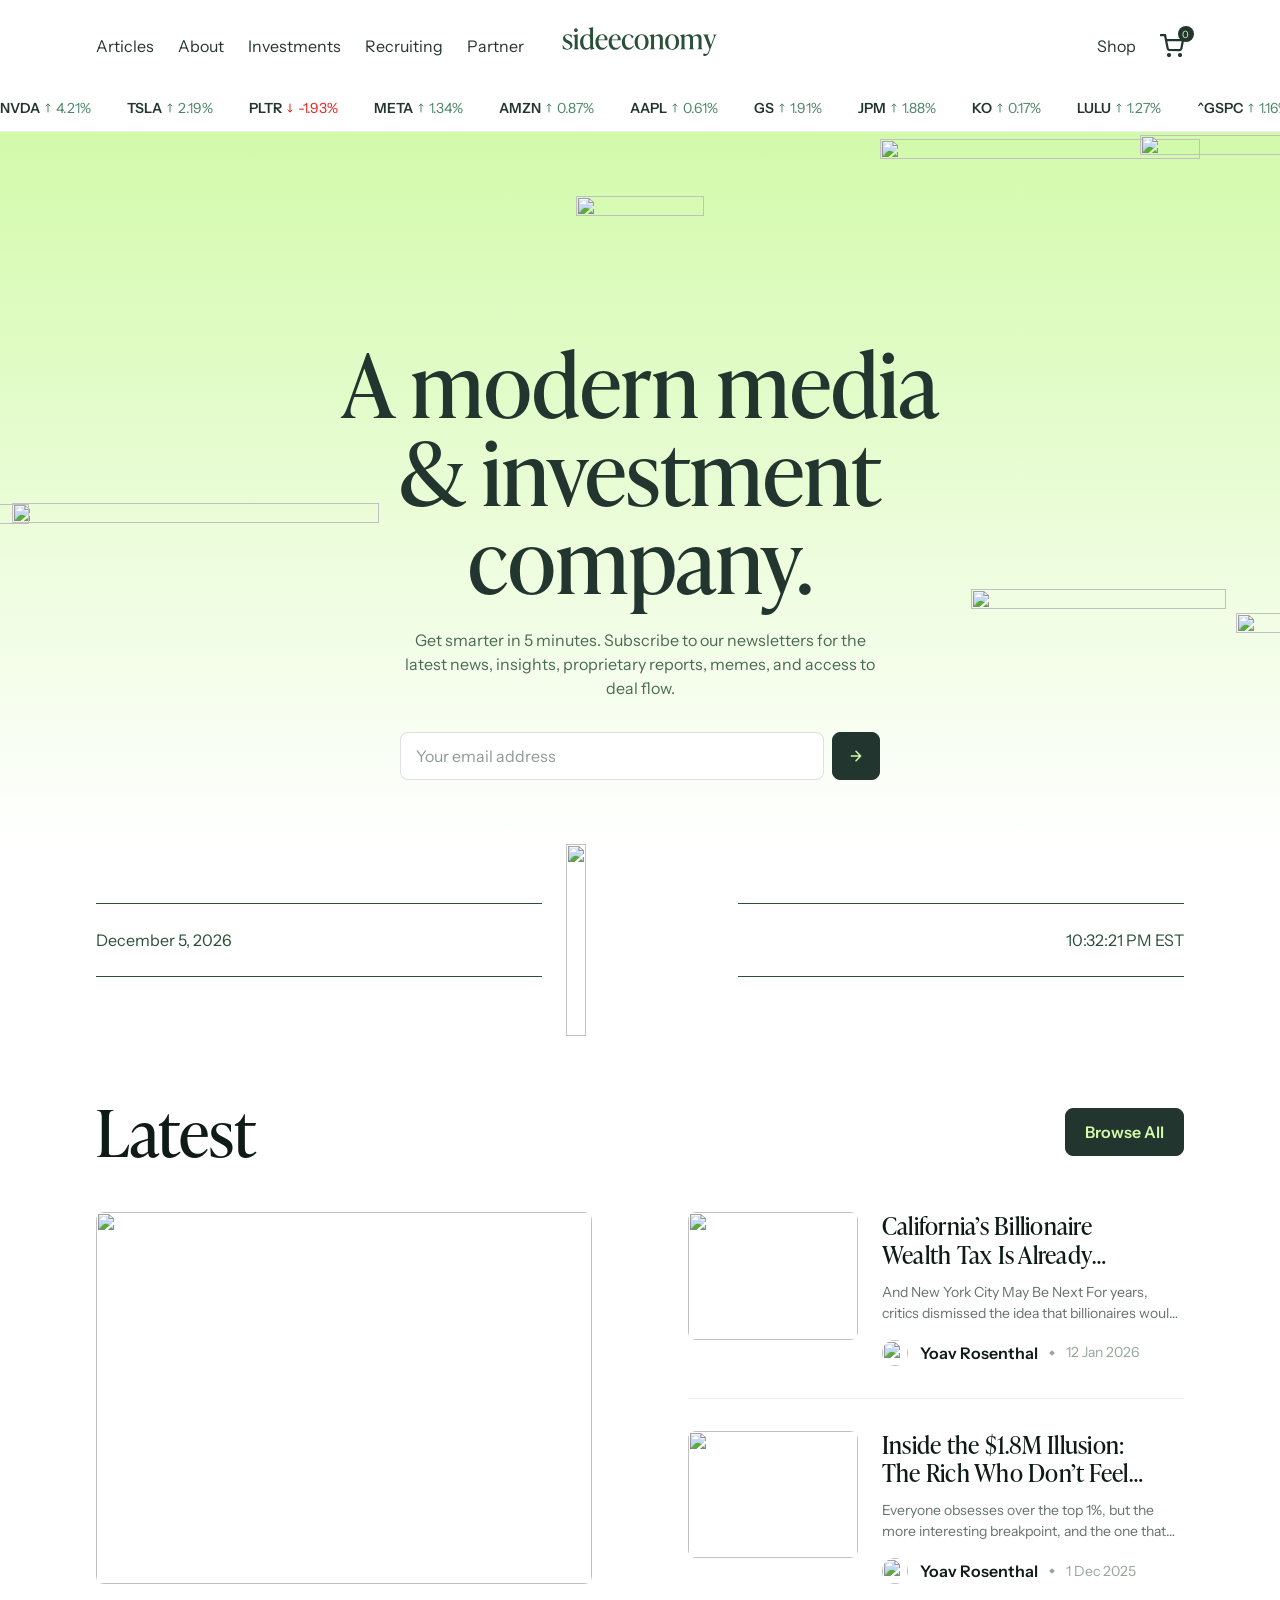
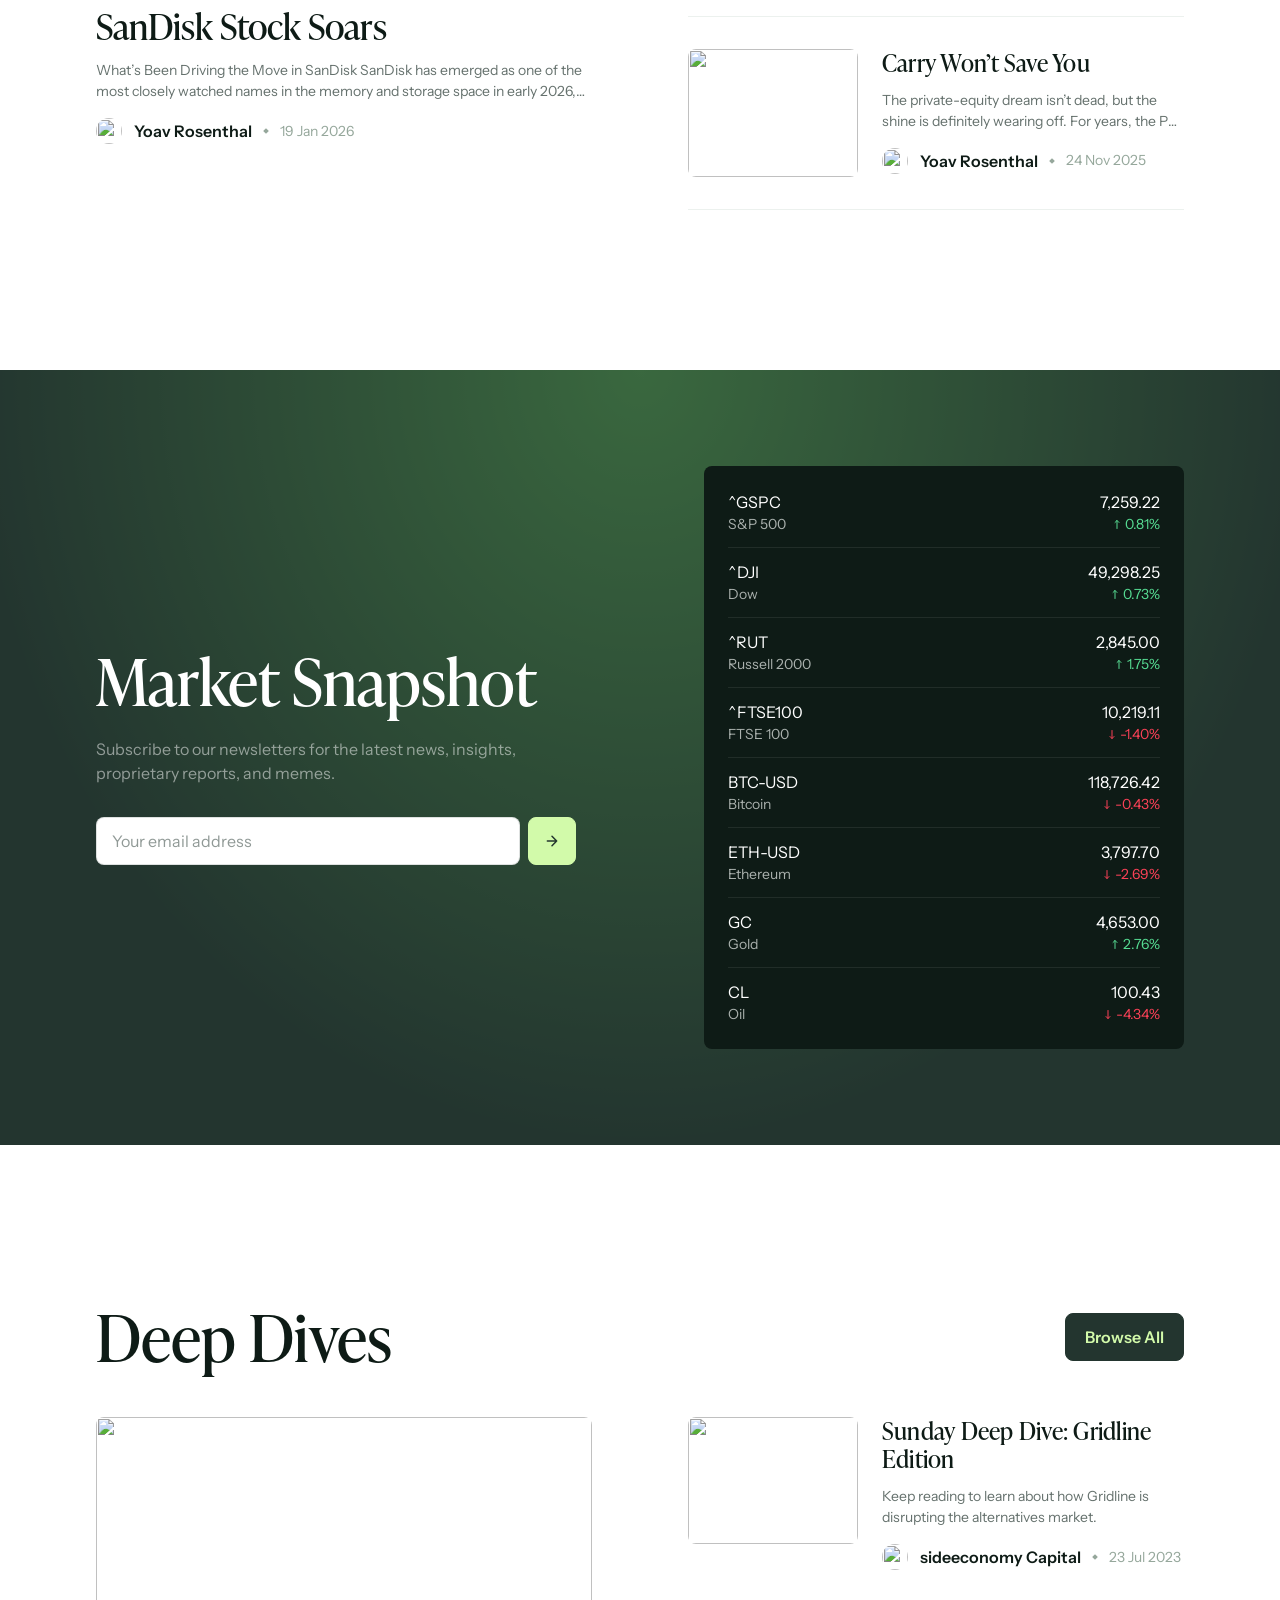
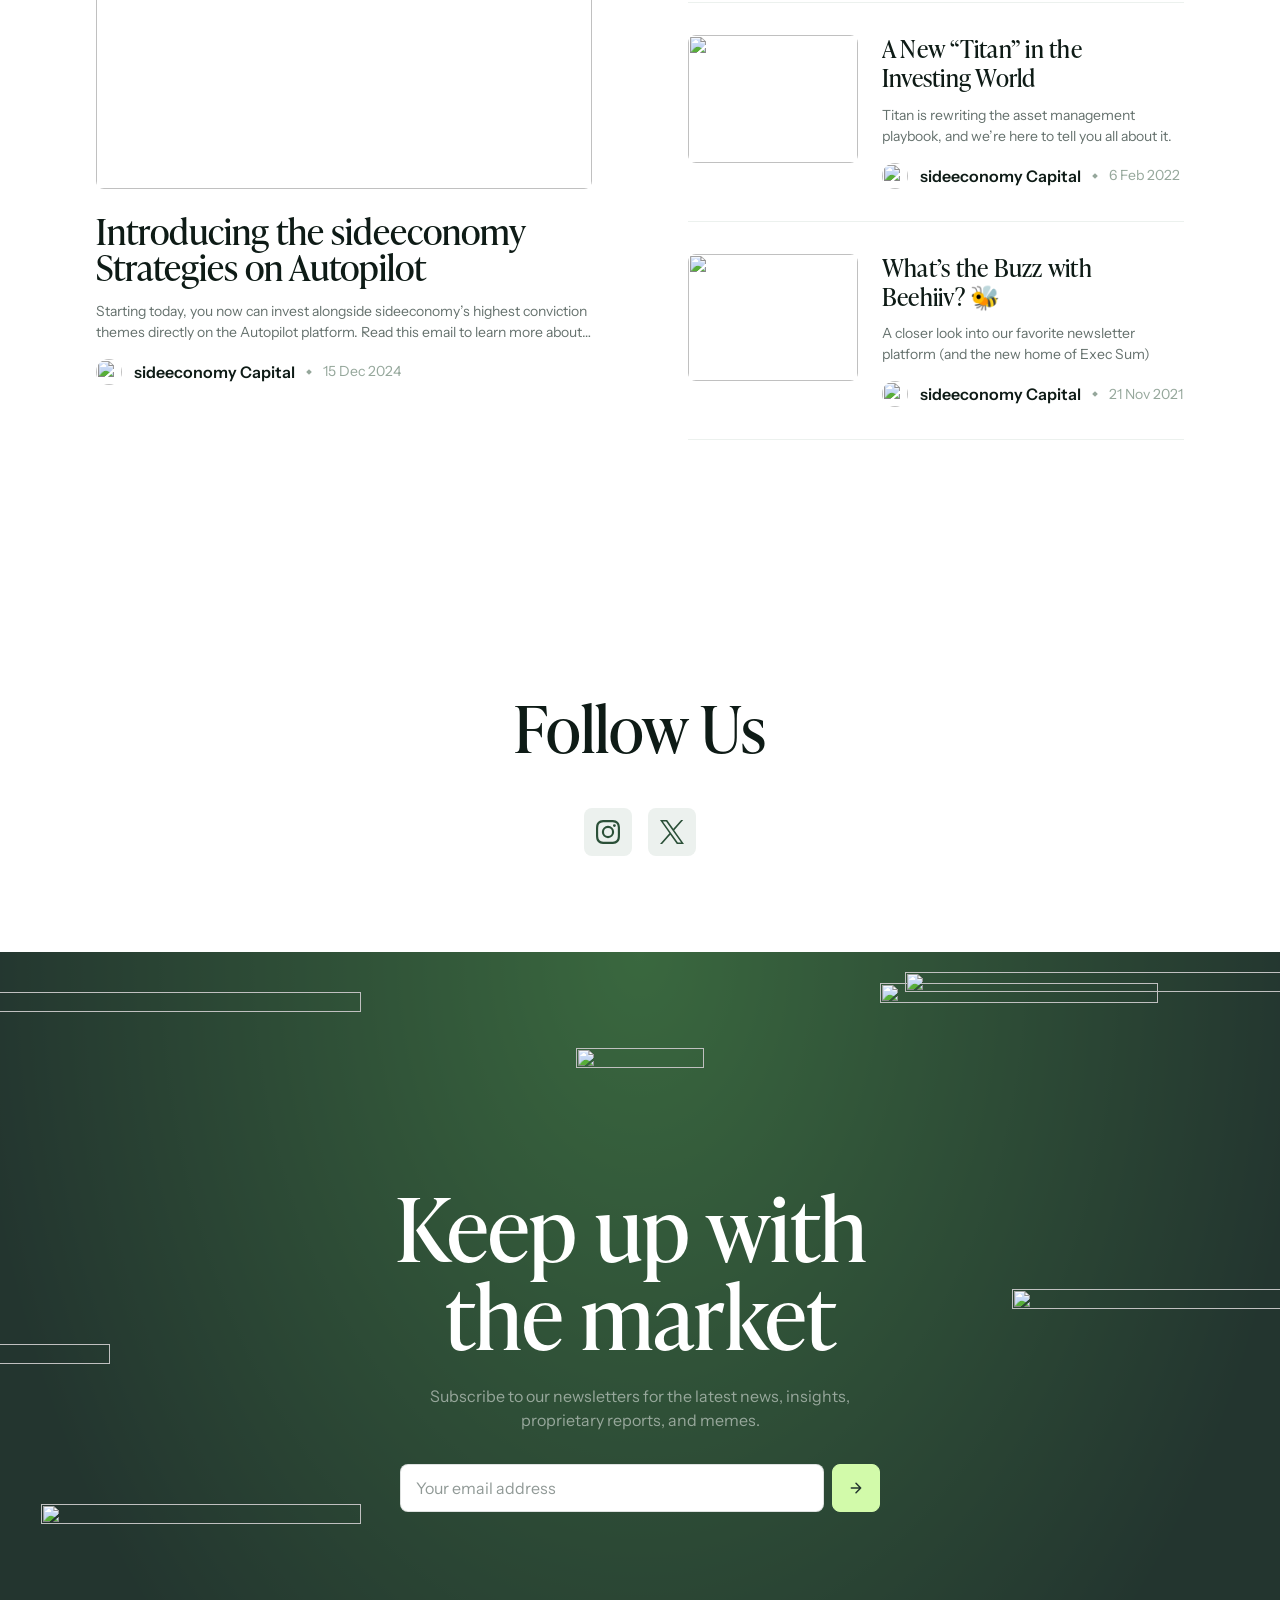
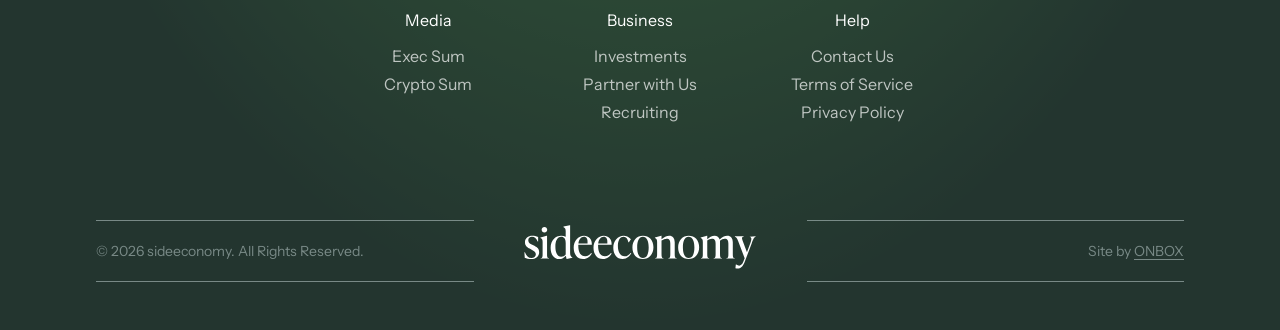
==== commit 70573bee: "feat: replace logo with authentic IvyPresto SVG vector wordmark for sideeconomy" ====
--- a/index.html
+++ b/index.html
@@ -100,7 +100,7 @@
       </button>
     </nav>
     <div class="site-header_logo">
-      <a class="logo" href=index.html aria-label="sideeconomy"><span class="brand-logo-text">sideeconomy</span></a>
+      <a class="logo" href=index.html aria-label="sideeconomy"><svg xmlns="http://www.w3.org/2000/svg" fill="none" viewBox="0 0 158 38"><path fill="currentColor" d="M6 26.71C9.23 26.71 11.45 24.92 11.45 22.11C11.45 19.47 9.49 18.56 7.56 17.54L6.48 16.97C5.68 16.55 4.18 15.84 4.18 14.11C4.18 12.77 5.14 11.89 6.65 11.89C8.44 11.89 9.63 12.97 10.42 15.07L10.76 15.07L10.76 11.95C9.66 11.41 8.01 11.16 6.88 11.16C4.09 11.16 1.97 12.77 1.97 15.47C1.97 17.97 3.70 18.96 5.09 19.70L6.19 20.30C8.29 21.43 9.23 22.03 9.23 23.53C9.23 25.12 7.95 25.97 6.34 25.97C4.18 25.97 3.04 24.55 1.94 22.11L1.60 22.11L1.82 25.86C2.87 26.37 4.55 26.71 6 26.71M14.96 9C15.99 9 16.81 8.18 16.81 7.13C16.81 6.10 15.99 5.28 14.96 5.28C13.91 5.28 13.09 6.10 13.09 7.13C13.09 8.18 13.91 9 14.96 9M17.95 26.37L17.95 26.03C16.78 26.03 16.70 25.06 16.70 23.25L16.70 11.21L16.47 11.21L12.30 12.35L12.30 12.69C13.26 13.03 13.74 13.54 13.74 15.36L13.74 23.25C13.74 25.06 13.66 26.03 12.50 26.03L12.50 26.37M32.08 4.17L31.85 4.17L27.68 5.08L27.68 5.42C28.65 5.76 29.13 6.27 29.13 8.09L29.13 11.87C28.28 11.44 27.28 11.16 26.12 11.16C22.32 11.16 19.08 14.14 19.08 19.27C19.08 23.62 21.41 26.71 24.73 26.71C26.57 26.71 28.14 25.75 29.24 24.44L29.70 26.71L29.92 26.71L33.53 25.86L33.53 25.52C32.56 25.18 32.08 24.38 32.08 22.57M26.09 25.12C23.45 25.12 22.26 22.11 22.26 18.45C22.26 14.82 23.42 11.89 26.15 11.89C28.08 11.89 29.13 13.37 29.13 15.92L29.13 23.59C28.33 24.44 27.34 25.12 26.09 25.12M46.07 22.68C45.22 23.76 43.94 24.87 42.13 24.87C38.98 24.87 37.53 22 37.53 17.83C37.53 17.63 37.53 17.43 37.56 17.23L46.56 17.23C46.78 13.48 44.63 11.16 41.36 11.16C37.47 11.16 34.46 14.56 34.46 19.16C34.46 23.33 36.74 26.71 40.71 26.71C43.77 26.71 45.53 24.72 46.58 22.99M41.22 11.89C43.21 11.89 43.89 13.46 43.69 16.38L37.62 16.38C37.96 13.88 39.15 11.89 41.22 11.89M59.27 22.68C58.42 23.76 57.14 24.87 55.33 24.87C52.18 24.87 50.73 22 50.73 17.83C50.73 17.63 50.73 17.43 50.76 17.23L59.75 17.23C59.98 13.48 57.82 11.16 54.56 11.16C50.67 11.16 47.66 14.56 47.66 19.16C47.66 23.33 49.93 26.71 53.91 26.71C56.97 26.71 58.73 24.72 59.78 22.99M54.42 11.89C56.41 11.89 57.09 13.46 56.89 16.38L50.81 16.38C51.15 13.88 52.35 11.89 54.42 11.89M67.08 26.71C70.14 26.71 71.82 24.67 72.87 22.91L72.36 22.59C71.45 23.73 70.23 24.87 68.41 24.87C65.46 24.87 63.93 21.97 63.93 18.05C63.93 14.05 65.52 11.89 67.76 11.89C69.60 11.89 70.40 13.34 70.91 15.53L71.25 15.53L72.61 13.54C71.59 12.18 69.77 11.16 67.76 11.16C63.87 11.16 60.86 14.53 60.86 19.16C60.86 23.33 63.13 26.71 67.08 26.71M80.59 26.71C84.68 26.71 87.63 23.59 87.63 18.88C87.63 14.11 84.79 11.16 80.65 11.16C76.56 11.16 73.61 14.28 73.61 18.99C73.61 23.76 76.44 26.71 80.59 26.71M80.65 25.97C78.03 25.97 76.79 22.96 76.79 18.93C76.79 14.73 77.98 11.89 80.59 11.89C83.20 11.89 84.45 14.90 84.45 18.93C84.45 23.13 83.26 25.97 80.65 25.97M101.82 15.58C101.82 12.75 100.46 11.16 98.19 11.16C96.37 11.16 94.50 12.21 93.02 13.57L93.02 11.21L92.79 11.21L88.62 12.35L88.62 12.69C89.59 13.03 90.07 13.54 90.07 15.36L90.07 23.25C90.07 25.06 89.98 26.03 88.82 26.03L88.82 26.37L94.27 26.37L94.27 26.03C93.11 26.03 93.02 25.06 93.02 23.25L93.02 14.39C94.10 13.60 95.38 13.09 96.40 13.09C98.41 13.09 98.87 14.45 98.87 16.44L98.87 23.25C98.87 25.06 98.78 26.03 97.62 26.03L97.62 26.37L103.07 26.37L103.07 26.03C101.91 26.03 101.82 25.06 101.82 23.25M111.07 26.71C115.16 26.71 118.11 23.59 118.11 18.88C118.11 14.11 115.27 11.16 111.13 11.16C107.04 11.16 104.09 14.28 104.09 18.99C104.09 23.76 106.93 26.71 111.07 26.71M111.13 25.97C108.52 25.97 107.27 22.96 107.27 18.93C107.27 14.73 108.46 11.89 111.07 11.89C113.68 11.89 114.93 14.90 114.93 18.93C114.93 23.13 113.74 25.97 111.13 25.97M140.54 15.58C140.54 12.75 139.17 11.16 136.90 11.16C135.03 11.16 133.13 12.29 131.79 13.74C131.31 12.06 130.09 11.16 128.39 11.16C126.60 11.16 124.84 12.18 123.51 13.51L123.51 11.21L123.28 11.21L119.11 12.35L119.11 12.69C120.07 13.03 120.55 13.54 120.55 15.36L120.55 23.25C120.55 25.06 120.47 26.03 119.30 26.03L119.30 26.37L124.75 26.37L124.75 26.03C123.59 26.03 123.51 25.06 123.51 23.25L123.51 14.34C124.44 13.60 125.58 13.09 126.60 13.09C128.61 13.09 129.07 14.45 129.07 16.44L129.07 23.25C129.07 25.06 128.98 26.03 127.82 26.03L127.82 26.37L133.27 26.37L133.27 26.03C132.11 26.03 132.02 25.06 132.02 23.25L132.02 15.58C132.02 15.16 131.99 14.79 131.94 14.42C132.87 13.63 134.06 13.09 135.11 13.09C137.13 13.09 137.58 14.45 137.58 16.44L137.58 23.25C137.58 25.06 137.50 26.03 136.33 26.03L136.33 26.37L141.78 26.37L141.78 26.03C140.62 26.03 140.54 25.06 140.54 23.25M151.69 11.84C152.94 12.01 153.39 13.03 152.32 15.87L149.96 22.11L146.98 14.11C146.47 12.72 146.50 11.95 147.77 11.84L147.77 11.50L141.93 11.50L141.93 11.84C142.89 12.01 143.35 12.80 144.14 14.87L148.45 26.11L147.52 28.58C146.50 31.25 144.76 31.71 142.83 30.34L142.55 30.34L142.27 32.78C142.78 32.96 143.23 33.01 143.74 33.01C145.67 33.01 147.23 31.79 148.37 28.81L153.17 16.09C154.30 13.09 154.87 12.01 155.72 11.84L155.72 11.50"/></svg></a>
     </div>
     <nav class="site-header_right">
       <ul id="menu-secondary-menu" class="header-menu"><li class="menu-item menu-shop"><a href="https://shop.sideeconomy.com/">Shop</a></li>
@@ -937,7 +937,7 @@
         <p>© 2026 sideeconomy. <br />All Rights Reserved.</p>
       </div>
       <div class="site-footer_logo">
-        <a class="logo" href=index.html aria-label="sideeconomy"><span class="brand-logo-text">sideeconomy</span></a>
+        <a class="logo" href=index.html aria-label="sideeconomy"><svg xmlns="http://www.w3.org/2000/svg" fill="none" viewBox="0 0 158 38"><path fill="currentColor" d="M6 26.71C9.23 26.71 11.45 24.92 11.45 22.11C11.45 19.47 9.49 18.56 7.56 17.54L6.48 16.97C5.68 16.55 4.18 15.84 4.18 14.11C4.18 12.77 5.14 11.89 6.65 11.89C8.44 11.89 9.63 12.97 10.42 15.07L10.76 15.07L10.76 11.95C9.66 11.41 8.01 11.16 6.88 11.16C4.09 11.16 1.97 12.77 1.97 15.47C1.97 17.97 3.70 18.96 5.09 19.70L6.19 20.30C8.29 21.43 9.23 22.03 9.23 23.53C9.23 25.12 7.95 25.97 6.34 25.97C4.18 25.97 3.04 24.55 1.94 22.11L1.60 22.11L1.82 25.86C2.87 26.37 4.55 26.71 6 26.71M14.96 9C15.99 9 16.81 8.18 16.81 7.13C16.81 6.10 15.99 5.28 14.96 5.28C13.91 5.28 13.09 6.10 13.09 7.13C13.09 8.18 13.91 9 14.96 9M17.95 26.37L17.95 26.03C16.78 26.03 16.70 25.06 16.70 23.25L16.70 11.21L16.47 11.21L12.30 12.35L12.30 12.69C13.26 13.03 13.74 13.54 13.74 15.36L13.74 23.25C13.74 25.06 13.66 26.03 12.50 26.03L12.50 26.37M32.08 4.17L31.85 4.17L27.68 5.08L27.68 5.42C28.65 5.76 29.13 6.27 29.13 8.09L29.13 11.87C28.28 11.44 27.28 11.16 26.12 11.16C22.32 11.16 19.08 14.14 19.08 19.27C19.08 23.62 21.41 26.71 24.73 26.71C26.57 26.71 28.14 25.75 29.24 24.44L29.70 26.71L29.92 26.71L33.53 25.86L33.53 25.52C32.56 25.18 32.08 24.38 32.08 22.57M26.09 25.12C23.45 25.12 22.26 22.11 22.26 18.45C22.26 14.82 23.42 11.89 26.15 11.89C28.08 11.89 29.13 13.37 29.13 15.92L29.13 23.59C28.33 24.44 27.34 25.12 26.09 25.12M46.07 22.68C45.22 23.76 43.94 24.87 42.13 24.87C38.98 24.87 37.53 22 37.53 17.83C37.53 17.63 37.53 17.43 37.56 17.23L46.56 17.23C46.78 13.48 44.63 11.16 41.36 11.16C37.47 11.16 34.46 14.56 34.46 19.16C34.46 23.33 36.74 26.71 40.71 26.71C43.77 26.71 45.53 24.72 46.58 22.99M41.22 11.89C43.21 11.89 43.89 13.46 43.69 16.38L37.62 16.38C37.96 13.88 39.15 11.89 41.22 11.89M59.27 22.68C58.42 23.76 57.14 24.87 55.33 24.87C52.18 24.87 50.73 22 50.73 17.83C50.73 17.63 50.73 17.43 50.76 17.23L59.75 17.23C59.98 13.48 57.82 11.16 54.56 11.16C50.67 11.16 47.66 14.56 47.66 19.16C47.66 23.33 49.93 26.71 53.91 26.71C56.97 26.71 58.73 24.72 59.78 22.99M54.42 11.89C56.41 11.89 57.09 13.46 56.89 16.38L50.81 16.38C51.15 13.88 52.35 11.89 54.42 11.89M67.08 26.71C70.14 26.71 71.82 24.67 72.87 22.91L72.36 22.59C71.45 23.73 70.23 24.87 68.41 24.87C65.46 24.87 63.93 21.97 63.93 18.05C63.93 14.05 65.52 11.89 67.76 11.89C69.60 11.89 70.40 13.34 70.91 15.53L71.25 15.53L72.61 13.54C71.59 12.18 69.77 11.16 67.76 11.16C63.87 11.16 60.86 14.53 60.86 19.16C60.86 23.33 63.13 26.71 67.08 26.71M80.59 26.71C84.68 26.71 87.63 23.59 87.63 18.88C87.63 14.11 84.79 11.16 80.65 11.16C76.56 11.16 73.61 14.28 73.61 18.99C73.61 23.76 76.44 26.71 80.59 26.71M80.65 25.97C78.03 25.97 76.79 22.96 76.79 18.93C76.79 14.73 77.98 11.89 80.59 11.89C83.20 11.89 84.45 14.90 84.45 18.93C84.45 23.13 83.26 25.97 80.65 25.97M101.82 15.58C101.82 12.75 100.46 11.16 98.19 11.16C96.37 11.16 94.50 12.21 93.02 13.57L93.02 11.21L92.79 11.21L88.62 12.35L88.62 12.69C89.59 13.03 90.07 13.54 90.07 15.36L90.07 23.25C90.07 25.06 89.98 26.03 88.82 26.03L88.82 26.37L94.27 26.37L94.27 26.03C93.11 26.03 93.02 25.06 93.02 23.25L93.02 14.39C94.10 13.60 95.38 13.09 96.40 13.09C98.41 13.09 98.87 14.45 98.87 16.44L98.87 23.25C98.87 25.06 98.78 26.03 97.62 26.03L97.62 26.37L103.07 26.37L103.07 26.03C101.91 26.03 101.82 25.06 101.82 23.25M111.07 26.71C115.16 26.71 118.11 23.59 118.11 18.88C118.11 14.11 115.27 11.16 111.13 11.16C107.04 11.16 104.09 14.28 104.09 18.99C104.09 23.76 106.93 26.71 111.07 26.71M111.13 25.97C108.52 25.97 107.27 22.96 107.27 18.93C107.27 14.73 108.46 11.89 111.07 11.89C113.68 11.89 114.93 14.90 114.93 18.93C114.93 23.13 113.74 25.97 111.13 25.97M140.54 15.58C140.54 12.75 139.17 11.16 136.90 11.16C135.03 11.16 133.13 12.29 131.79 13.74C131.31 12.06 130.09 11.16 128.39 11.16C126.60 11.16 124.84 12.18 123.51 13.51L123.51 11.21L123.28 11.21L119.11 12.35L119.11 12.69C120.07 13.03 120.55 13.54 120.55 15.36L120.55 23.25C120.55 25.06 120.47 26.03 119.30 26.03L119.30 26.37L124.75 26.37L124.75 26.03C123.59 26.03 123.51 25.06 123.51 23.25L123.51 14.34C124.44 13.60 125.58 13.09 126.60 13.09C128.61 13.09 129.07 14.45 129.07 16.44L129.07 23.25C129.07 25.06 128.98 26.03 127.82 26.03L127.82 26.37L133.27 26.37L133.27 26.03C132.11 26.03 132.02 25.06 132.02 23.25L132.02 15.58C132.02 15.16 131.99 14.79 131.94 14.42C132.87 13.63 134.06 13.09 135.11 13.09C137.13 13.09 137.58 14.45 137.58 16.44L137.58 23.25C137.58 25.06 137.50 26.03 136.33 26.03L136.33 26.37L141.78 26.37L141.78 26.03C140.62 26.03 140.54 25.06 140.54 23.25M151.69 11.84C152.94 12.01 153.39 13.03 152.32 15.87L149.96 22.11L146.98 14.11C146.47 12.72 146.50 11.95 147.77 11.84L147.77 11.50L141.93 11.50L141.93 11.84C142.89 12.01 143.35 12.80 144.14 14.87L148.45 26.11L147.52 28.58C146.50 31.25 144.76 31.71 142.83 30.34L142.55 30.34L142.27 32.78C142.78 32.96 143.23 33.01 143.74 33.01C145.67 33.01 147.23 31.79 148.37 28.81L153.17 16.09C154.30 13.09 154.87 12.01 155.72 11.84L155.72 11.50"/></svg></a>
       </div>
       <div class="site-footer_credits">
         <p>Site by <a href="https://onboxcreative.com/" target="_blank" rel="noopener nofollow">ONBOX</a></p>
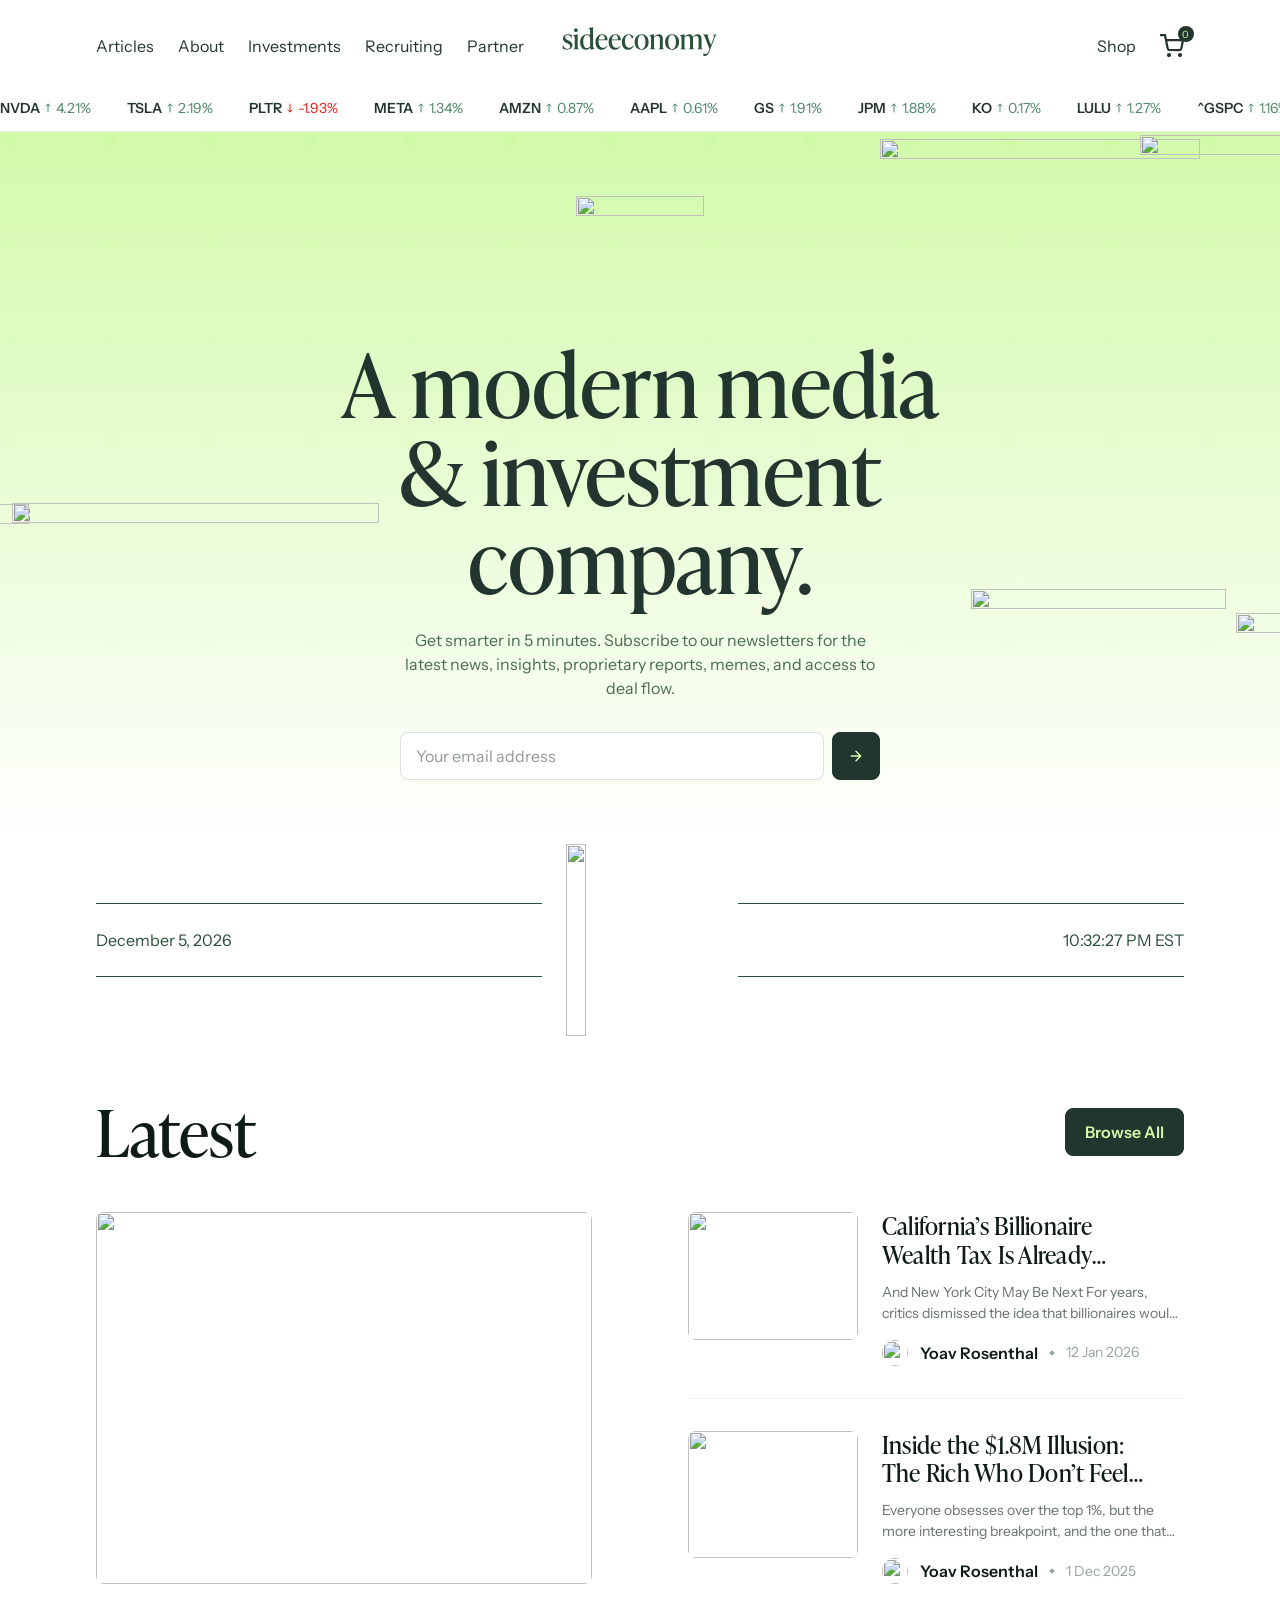
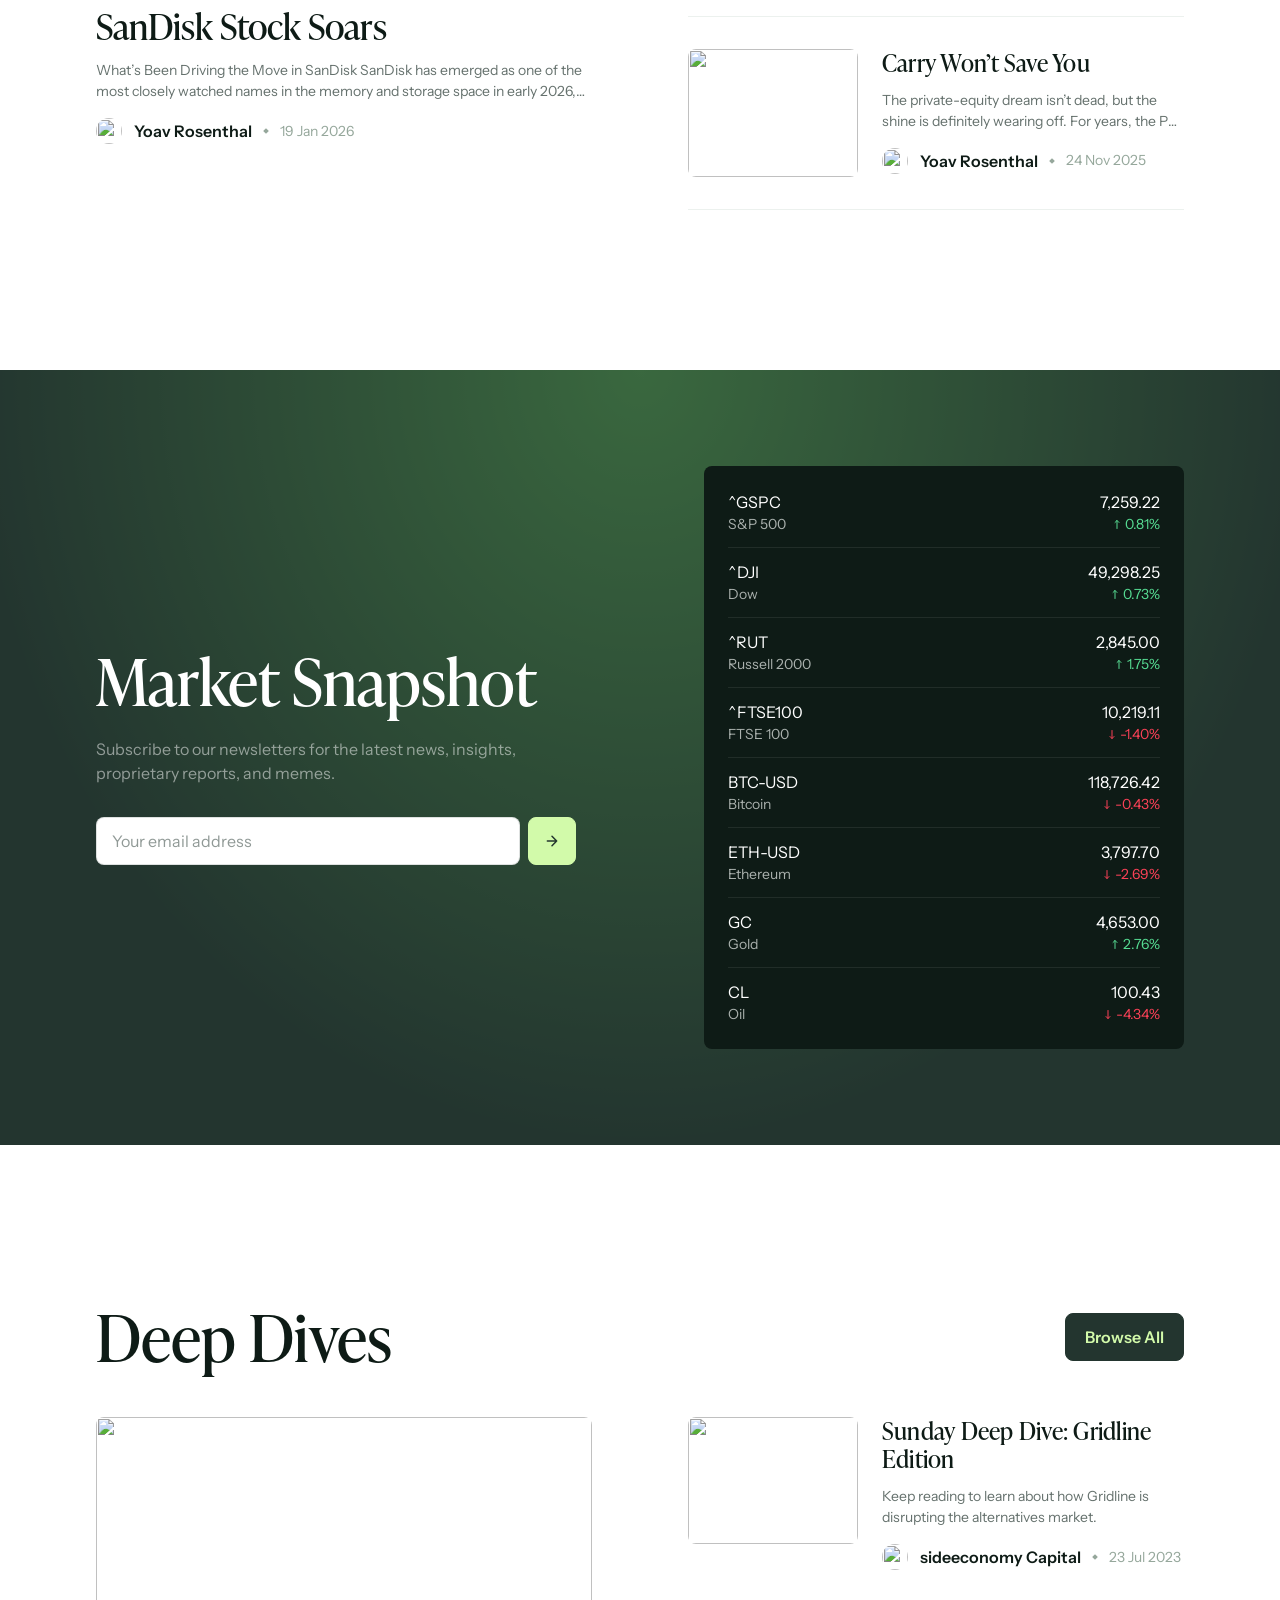
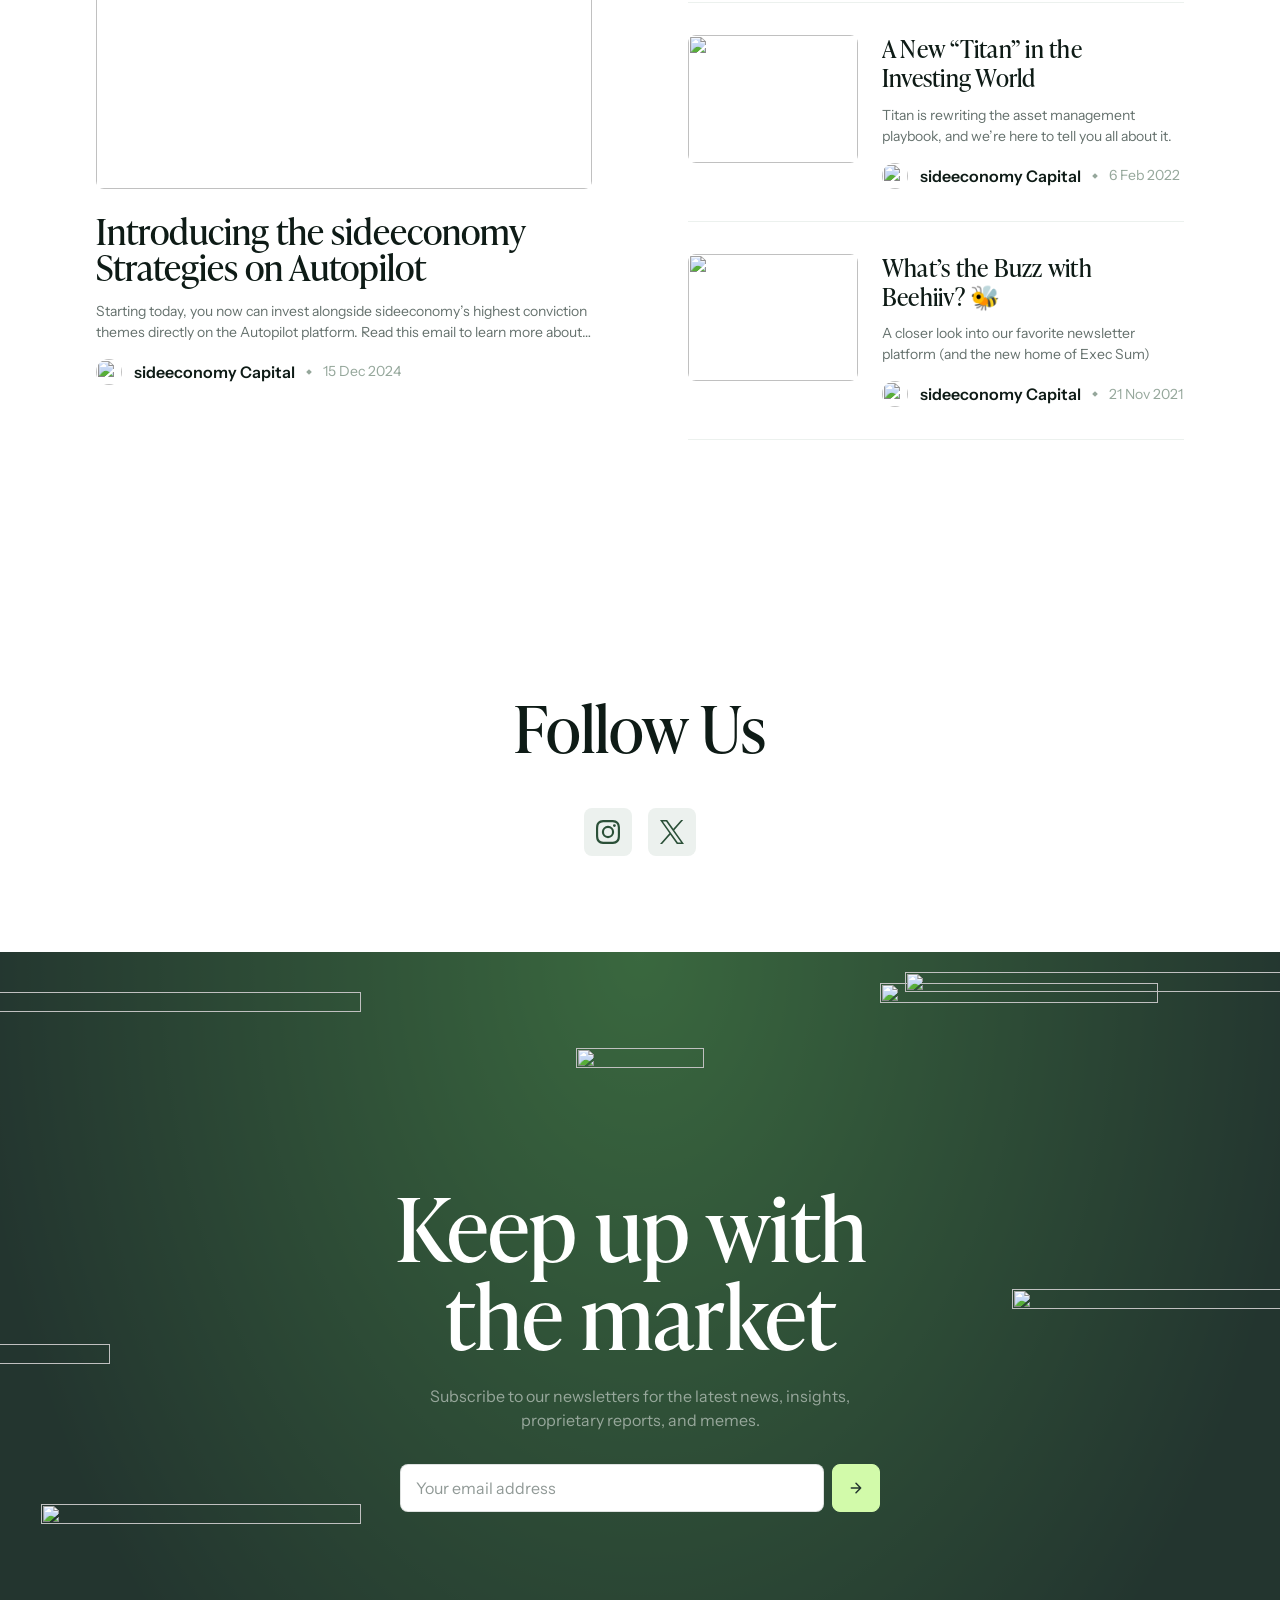
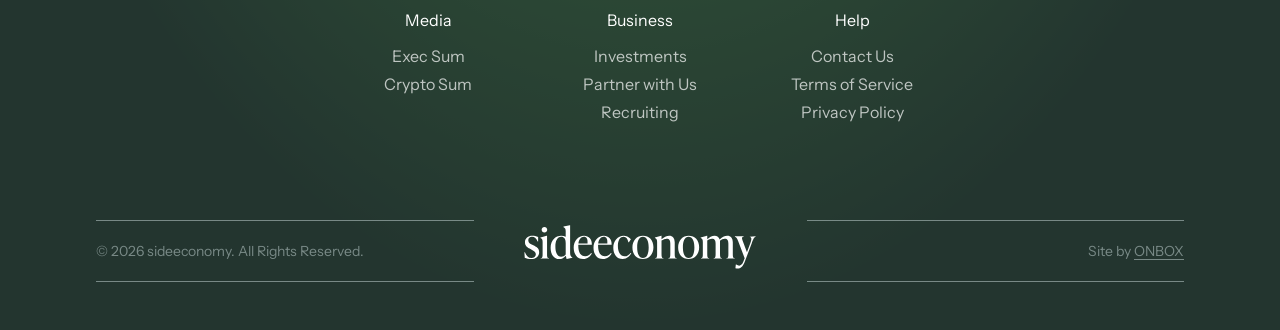
==== commit a67caa0f: "fix: restore media assets paths and populate merch collection items" ====
--- a/index.html
+++ b/index.html
@@ -112,7 +112,7 @@
   </div>
   <div id="mobile-menu" class="mobile-menu" aria-hidden="true">
     <div class="mobile-menu_media">
-      <img src="https://litquidity.co/wp-content/themes/sideeconomy/assets/images/litwash.png" width="295" height="385" alt="">
+      <img src="https://litquidity.co/wp-content/themes/litquidity/assets/images/litwash.png" width="295" height="385" alt="">
     </div>
     <nav class="mobile-menu_nav">
       <ul id="menu-mobile-menu" class="header-menu"><li class="active menu-item menu-home"><a href=index.html aria-current="page">Home</a></li>
@@ -535,25 +535,25 @@
 </div><div class="newsletter-component_form"><form class="subscription-form" action="https://sideeconomy.com/wp-admin/admin-ajax.php" method="post"><input type="hidden" name="retry" value="false"><input type="hidden" name="nonce" value="ac5e2434c4"><input type="hidden" name="action" value="subscribe"><div class="newsletter-component_form-input"><input type="email" name="email" placeholder="Your email address" aria-label="Your email address" required><button class="submit-icon" type="submit" aria-label="Submit"><span class="icon"><svg xmlns="http://www.w3.org/2000/svg" fill="none" viewBox="0 0 16 16"><path stroke="#000" stroke-linecap="round" stroke-linejoin="round" stroke-width="1.5" d="M3.333 8h9.333m0 0L8 3.335m4.666 4.667L8 12.667"/></svg></span></button></div><div class="newsletter-component_error"></div><div class="newsletter-component_success"></div></form></div></div>  </div>
   <div class="home-hero_media-wrapper">
     <div class="home-hero_media home-hero_media--arrow" data-float>
-      <img src="https://litquidity.co/wp-content/themes/sideeconomy/assets/images/hero-arrow.png" width="734" height="691" alt="">
+      <img src="https://litquidity.co/wp-content/themes/litquidity/assets/images/hero-arrow.png" width="734" height="691" alt="">
     </div>
     <div class="home-hero_media home-hero_media--coin" data-float>
-      <img src="https://litquidity.co/wp-content/themes/sideeconomy/assets/images/hero-coin.png" width="460" height="507" alt="">
+      <img src="https://litquidity.co/wp-content/themes/litquidity/assets/images/hero-coin.png" width="460" height="507" alt="">
     </div>
     <div class="home-hero_media home-hero_media--diamond" data-float>
-      <img src="https://litquidity.co/wp-content/themes/sideeconomy/assets/images/hero-diamond.png" width="511" height="512" alt="">
+      <img src="https://litquidity.co/wp-content/themes/litquidity/assets/images/hero-diamond.png" width="511" height="512" alt="">
     </div>
     <div class="home-hero_media home-hero_media--dollar-sign" data-float>
-      <img src="https://litquidity.co/wp-content/themes/sideeconomy/assets/images/hero-dollar-sign.png" width="641" height="643" alt="">
+      <img src="https://litquidity.co/wp-content/themes/litquidity/assets/images/hero-dollar-sign.png" width="641" height="643" alt="">
     </div>
     <div class="home-hero_media home-hero_media--mail" data-float>
-      <img src="https://litquidity.co/wp-content/themes/sideeconomy/assets/images/hero-mail.png" width="997" height="744" alt="">
+      <img src="https://litquidity.co/wp-content/themes/litquidity/assets/images/hero-mail.png" width="997" height="744" alt="">
     </div>
     <div class="home-hero_media home-hero_media--pie-chart" data-float>
-      <img src="https://litquidity.co/wp-content/themes/sideeconomy/assets/images/hero-pie-chart.png" width="436" height="485" alt="">
+      <img src="https://litquidity.co/wp-content/themes/litquidity/assets/images/hero-pie-chart.png" width="436" height="485" alt="">
     </div>
     <div class="home-hero_media home-hero_media--rocket" data-float>
-      <img src="https://litquidity.co/wp-content/themes/sideeconomy/assets/images/hero-rocket.png" width="916" height="916" alt="">
+      <img src="https://litquidity.co/wp-content/themes/litquidity/assets/images/hero-rocket.png" width="916" height="916" alt="">
     </div>
   </div>
 </header>
@@ -563,7 +563,7 @@
       <span id="clock-date"></span>
     </div>
     <div class="home-clock_media">
-      <img src="https://litquidity.co/wp-content/themes/sideeconomy/assets/images/litwash.png" width="295" height="385" alt="">
+      <img src="https://litquidity.co/wp-content/themes/litquidity/assets/images/litwash.png" width="295" height="385" alt="">
     </div>
     <div class="home-clock_right">
       <span id="clock-time"></span>
@@ -797,7 +797,7 @@
     <div class="article-component_meta">
               <div class="article-component_author author">
           <div class="author-image media-component">
-            <img class="" src="https://litquidity.co/wp-content/uploads/2025/02/sideeconomy-capital.png" srcset="https://litquidity.co/wp-content/uploads/2025/02/sideeconomy-capital.png 1.5x" width="200" height="200" alt=""loading="lazy" />          </div>
+            <img class="" src="https://litquidity.co/wp-content/uploads/2025/02/litquidity-capital.png" srcset="https://litquidity.co/wp-content/uploads/2025/02/litquidity-capital.png 1.5x" width="200" height="200" alt=""loading="lazy" />          </div>
           <p class="author-name">sideeconomy Capital</p>
         </div>
             <time class="article-component_date" datetime="2024-12-15T19:18:07+00:00">15 Dec 2024</time>
@@ -817,7 +817,7 @@
     <div class="article-component_meta">
               <div class="article-component_author author">
           <div class="author-image media-component">
-            <img class="" src="https://litquidity.co/wp-content/uploads/2025/02/sideeconomy-capital.png" srcset="https://litquidity.co/wp-content/uploads/2025/02/sideeconomy-capital.png 1.5x" width="200" height="200" alt=""loading="lazy" />          </div>
+            <img class="" src="https://litquidity.co/wp-content/uploads/2025/02/litquidity-capital.png" srcset="https://litquidity.co/wp-content/uploads/2025/02/litquidity-capital.png 1.5x" width="200" height="200" alt=""loading="lazy" />          </div>
           <p class="author-name">sideeconomy Capital</p>
         </div>
             <time class="article-component_date" datetime="2023-07-23T19:00:00+00:00">23 Jul 2023</time>
@@ -837,7 +837,7 @@
     <div class="article-component_meta">
               <div class="article-component_author author">
           <div class="author-image media-component">
-            <img class="" src="https://litquidity.co/wp-content/uploads/2025/02/sideeconomy-capital.png" srcset="https://litquidity.co/wp-content/uploads/2025/02/sideeconomy-capital.png 1.5x" width="200" height="200" alt=""loading="lazy" />          </div>
+            <img class="" src="https://litquidity.co/wp-content/uploads/2025/02/litquidity-capital.png" srcset="https://litquidity.co/wp-content/uploads/2025/02/litquidity-capital.png 1.5x" width="200" height="200" alt=""loading="lazy" />          </div>
           <p class="author-name">sideeconomy Capital</p>
         </div>
             <time class="article-component_date" datetime="2022-02-06T17:00:00+00:00">6 Feb 2022</time>
@@ -857,7 +857,7 @@
     <div class="article-component_meta">
               <div class="article-component_author author">
           <div class="author-image media-component">
-            <img class="" src="https://litquidity.co/wp-content/uploads/2025/02/sideeconomy-capital.png" srcset="https://litquidity.co/wp-content/uploads/2025/02/sideeconomy-capital.png 1.5x" width="200" height="200" alt=""loading="lazy" />          </div>
+            <img class="" src="https://litquidity.co/wp-content/uploads/2025/02/litquidity-capital.png" srcset="https://litquidity.co/wp-content/uploads/2025/02/litquidity-capital.png 1.5x" width="200" height="200" alt=""loading="lazy" />          </div>
           <p class="author-name">sideeconomy Capital</p>
         </div>
             <time class="article-component_date" datetime="2021-11-21T16:25:00+00:00">21 Nov 2021</time>
@@ -897,6 +897,54 @@
     <div class="collection-block_content">
       <div class="product-component_list-scroller">
         <ul class="product-component_list">
+          <li>
+            <a class="product-component" href="https://shop.sideeconomy.com/">
+              <div class="product-component_media media-component">
+                <img src="https://litquidity.co/wp-content/uploads/2024/12/lit_cap-576x432.png" width="400" height="400" alt="sideeconomy Corduroy Cap" loading="lazy" />
+              </div>
+              <div class="product-component_content">
+                <div class="product-component_name-price">
+                  <p class="product-component_name">Corduroy Cap</p>
+                  <p class="product-component_price">$38.00</p>
+                </div>
+                <div class="product-component_description text-component text-xs">
+                  <p>Headwear</p>
+                </div>
+              </div>
+            </a>
+          </li>
+          <li>
+            <a class="product-component" href="https://shop.sideeconomy.com/">
+              <div class="product-component_media media-component">
+                <img src="https://litquidity.co/wp-content/uploads/2025/12/american-wealth-576x432.png" width="400" height="400" alt="Executive Fleece Hoodie" loading="lazy" />
+              </div>
+              <div class="product-component_content">
+                <div class="product-component_name-price">
+                  <p class="product-component_name">Executive Fleece Hoodie</p>
+                  <p class="product-component_price">$78.00</p>
+                </div>
+                <div class="product-component_description text-component text-xs">
+                  <p>Apparel</p>
+                </div>
+              </div>
+            </a>
+          </li>
+          <li>
+            <a class="product-component" href="https://shop.sideeconomy.com/">
+              <div class="product-component_media media-component">
+                <img src="https://litquidity.co/wp-content/uploads/2026/01/rich-retro-576x432.png" width="400" height="400" alt="Desk Coffee Mug" loading="lazy" />
+              </div>
+              <div class="product-component_content">
+                <div class="product-component_name-price">
+                  <p class="product-component_name">Desk Coffee Mug</p>
+                  <p class="product-component_price">$24.00</p>
+                </div>
+                <div class="product-component_description text-component text-xs">
+                  <p>Drinkware</p>
+                </div>
+              </div>
+            </a>
+          </li>
         </ul>
       </div>
     </div>
@@ -950,22 +998,22 @@
   </div>
   <div class="site-footer_media-wrapper">
     <div class="site-footer_media site-footer_media--coin" data-float>
-      <img src="https://litquidity.co/wp-content/themes/sideeconomy/assets/images/footer-coin.png" width="577" height="636" alt="">
+      <img src="https://litquidity.co/wp-content/themes/litquidity/assets/images/footer-coin.png" width="577" height="636" alt="">
     </div>
     <div class="site-footer_media site-footer_media--coins" data-float>
-      <img src="https://litquidity.co/wp-content/themes/sideeconomy/assets/images/footer-coins.png" width="556" height="546" alt="">
+      <img src="https://litquidity.co/wp-content/themes/litquidity/assets/images/footer-coins.png" width="556" height="546" alt="">
     </div>
     <div class="site-footer_media site-footer_media--dollar-sign" data-float>
-      <img src="https://litquidity.co/wp-content/themes/sideeconomy/assets/images/footer-dollar-sign.png" width="642" height="643" alt="">
+      <img src="https://litquidity.co/wp-content/themes/litquidity/assets/images/footer-dollar-sign.png" width="642" height="643" alt="">
     </div>
     <div class="site-footer_media site-footer_media--pen" data-float>
-      <img src="https://litquidity.co/wp-content/themes/sideeconomy/assets/images/footer-pen.png" width="1098" height="1032" alt="">
+      <img src="https://litquidity.co/wp-content/themes/litquidity/assets/images/footer-pen.png" width="1098" height="1032" alt="">
     </div>
     <div class="site-footer_media site-footer_media--pie-chart" data-float>
-      <img src="https://litquidity.co/wp-content/themes/sideeconomy/assets/images/footer-pie-chart.png" width="792" height="880" alt="">
+      <img src="https://litquidity.co/wp-content/themes/litquidity/assets/images/footer-pie-chart.png" width="792" height="880" alt="">
     </div>
     <div class="site-footer_media site-footer_media--washcoin" data-float>
-      <img src="https://litquidity.co/wp-content/themes/sideeconomy/assets/images/footer-washcoin.png" width="1064" height="1066" alt="">
+      <img src="https://litquidity.co/wp-content/themes/litquidity/assets/images/footer-washcoin.png" width="1064" height="1066" alt="">
     </div>
   </div>
 </footer>
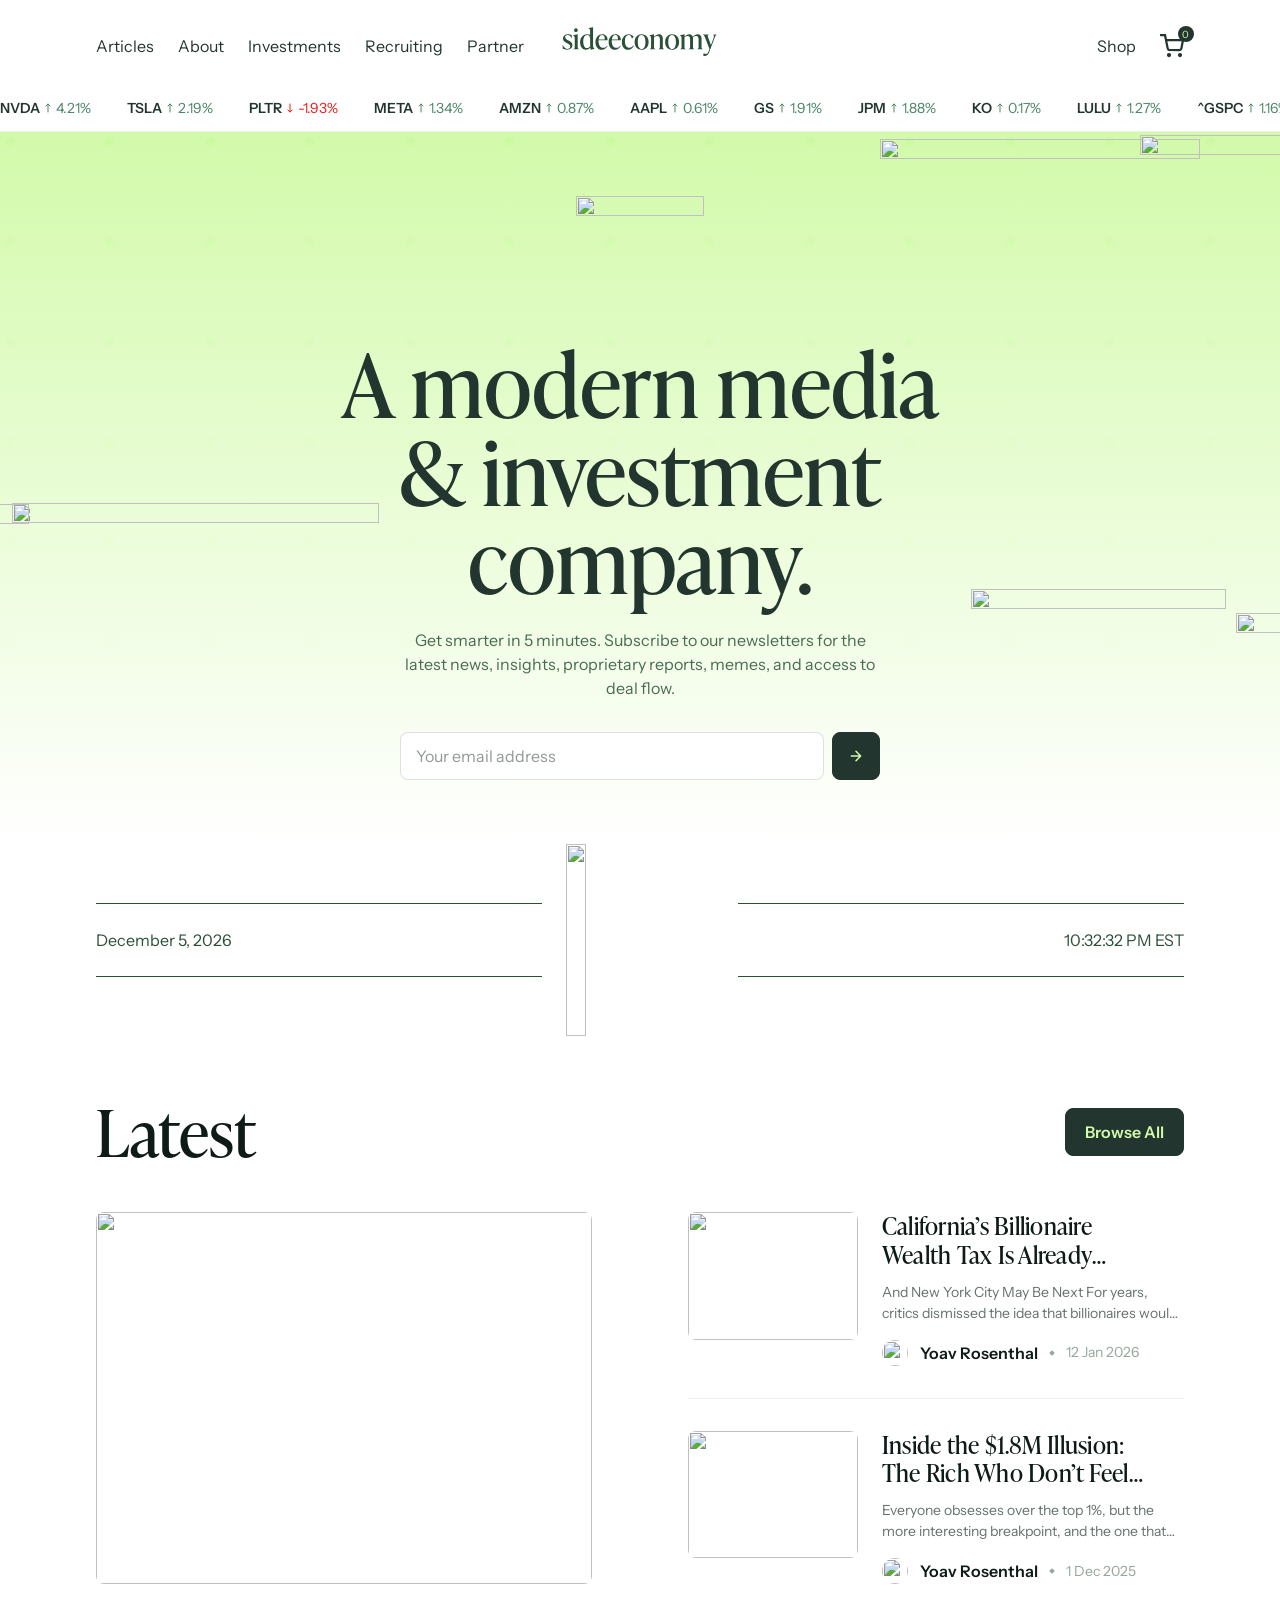
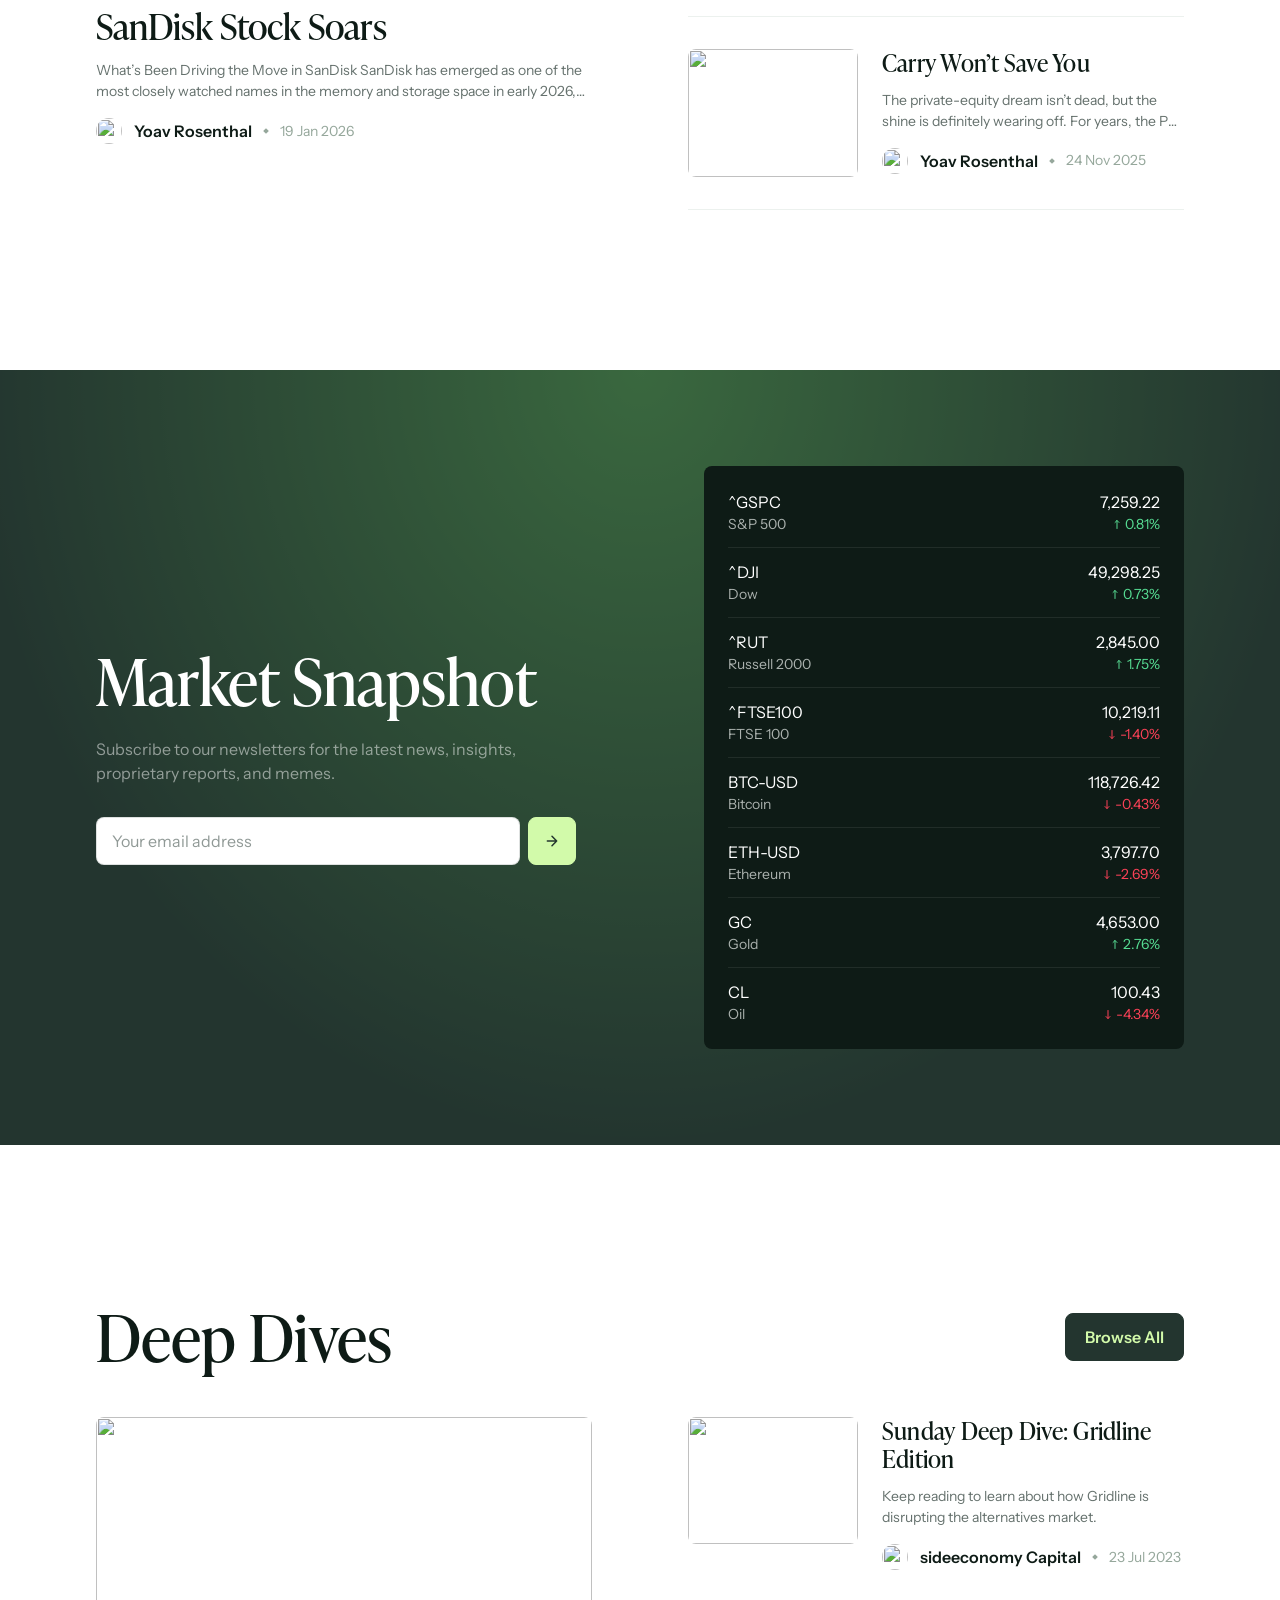
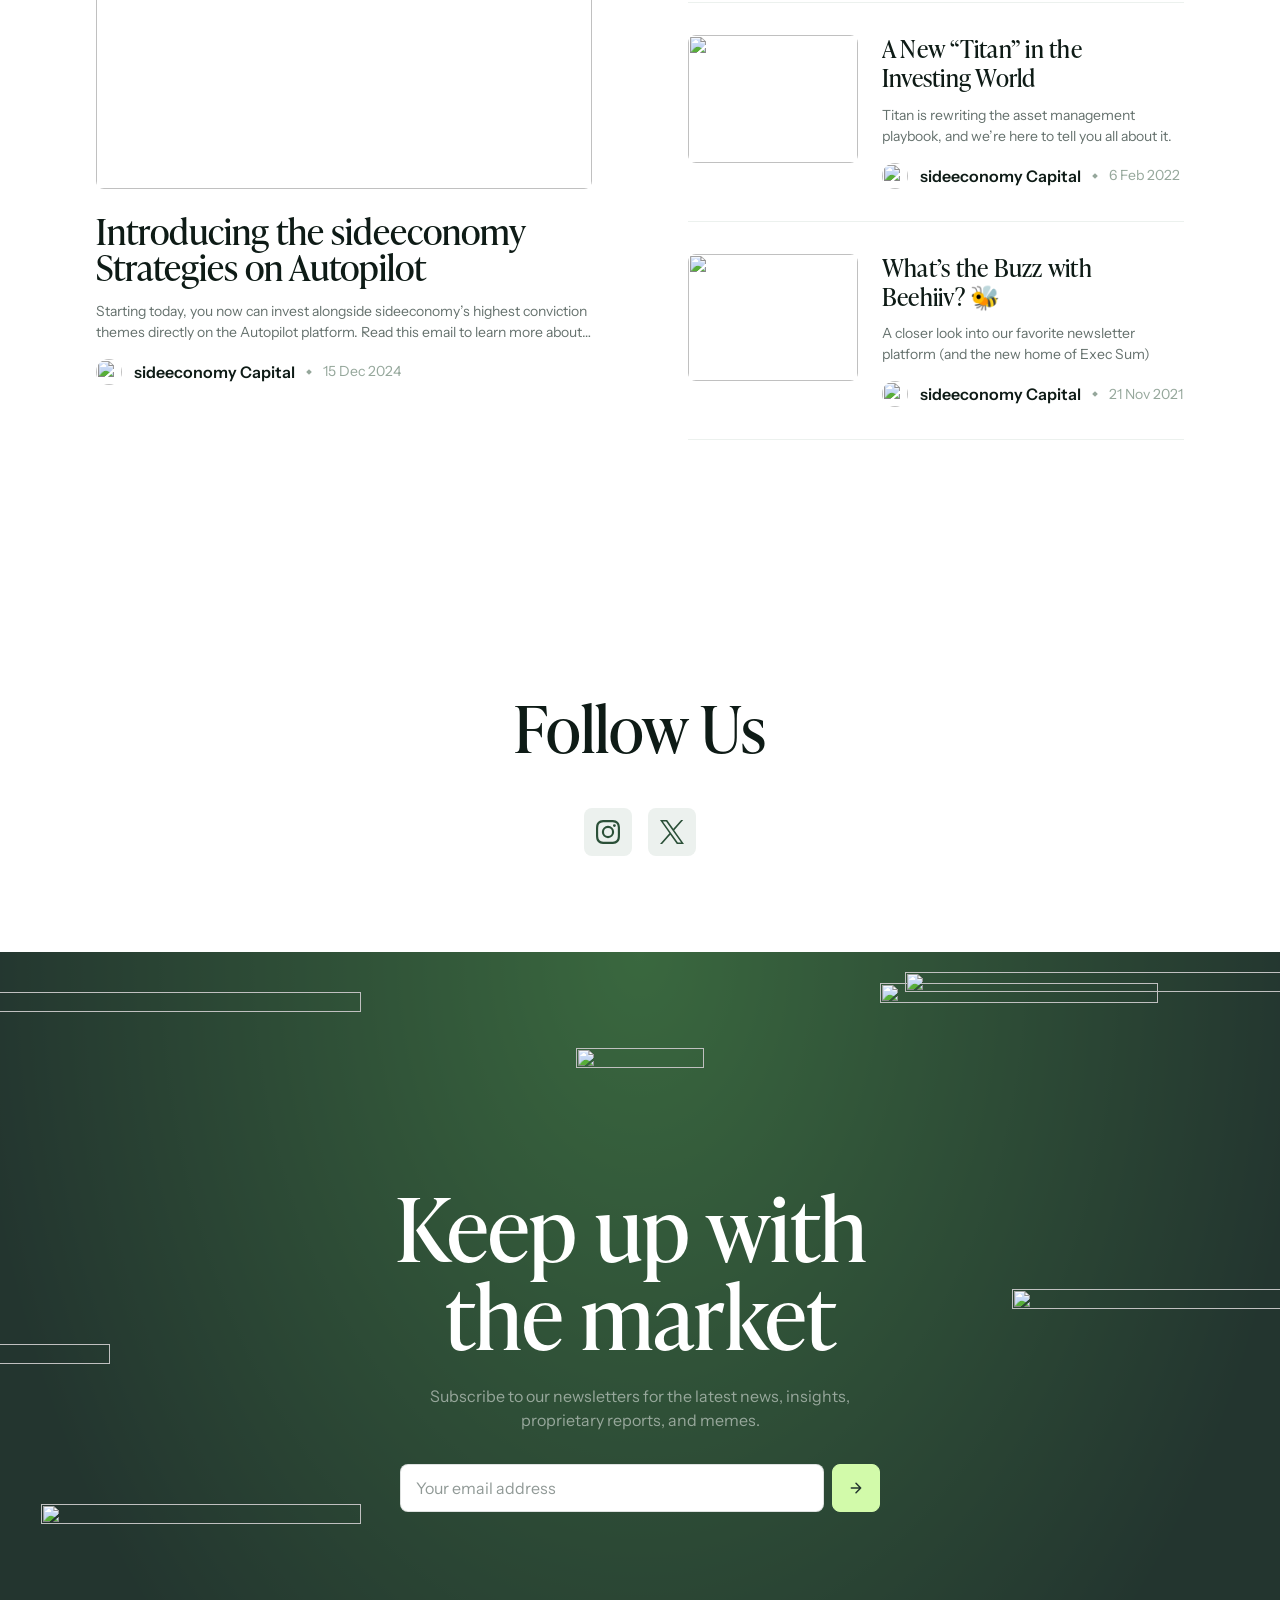
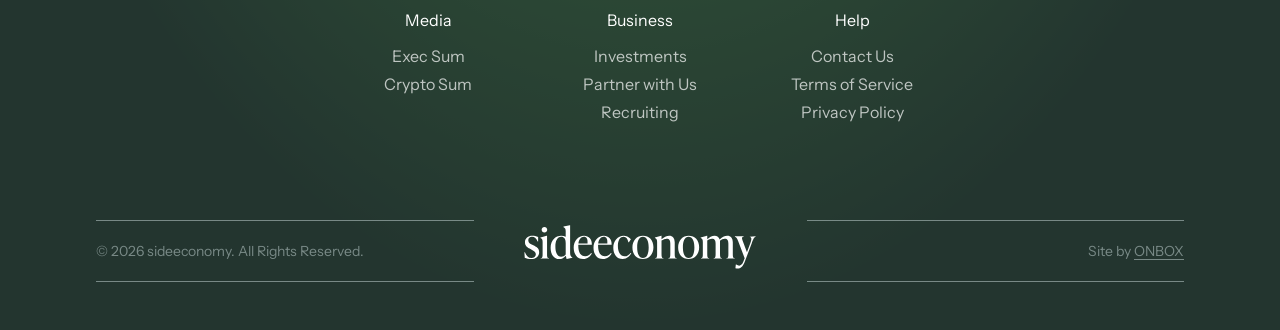
==== commit 594a534a: "feat: add side favicon assets in SVG, PNG, and ICO formats" ====
--- a/index.html
+++ b/index.html
@@ -68,10 +68,11 @@
   <link rel=stylesheet id=custom-css href=assets/css/custom.css media=all />
 <script id="jquery-core-js" src="https://litquidity.co/wp-includes/js/jquery/jquery.min.js?ver=3.7.1"></script>
 <link rel="https://api.w.org/" href=article.html /><link rel="alternate" title="JSON" type="application/json" href="https://sideeconomy.com/wp-json/wp/v2/pages/14" /><link rel='shortlink' href='https://sideeconomy.com/' />
-<link rel="icon" href="https://litquidity.co/wp-content/uploads/2025/02/cropped-lit-icon-150x150.png" sizes="32x32" />
-<link rel="icon" href="https://litquidity.co/wp-content/uploads/2025/02/cropped-lit-icon-300x300.png" sizes="192x192" />
-<link rel="apple-touch-icon" href="https://litquidity.co/wp-content/uploads/2025/02/cropped-lit-icon-300x300.png" />
-<meta name="msapplication-TileImage" content="https://litquidity.co/wp-content/uploads/2025/02/cropped-lit-icon-300x300.png" />
+<link rel="icon" type="image/svg+xml" href="assets/images/favicon.svg" />
+<link rel="icon" type="image/png" sizes="32x32" href="assets/images/favicon-32x32.png" />
+<link rel="icon" type="image/png" sizes="192x192" href="assets/images/favicon-192x192.png" />
+<link rel="apple-touch-icon" sizes="180x180" href="assets/images/apple-touch-icon.png" />
+<meta name="msapplication-TileImage" content="assets/images/favicon-192x192.png" />
 <style id="wp-site-designer-contrast-fallback"> .wp-block-group:not([data-dsgo-inline-bg]),.wp-block-column:not([data-dsgo-inline-bg]),.wp-block-columns:not([data-dsgo-inline-bg]){--dsgo-text-color:initial;} :is(.wp-block-designsetgo-section,.wp-block-group,.wp-block-column).has-background:not([class*="-background-color"]):not(.has-text-color):not(.is-style-footer-section):not(.is-style-header-section),.wp-block-cover:not(.has-text-color){color:var(--wp--preset--color--contrast-3) !important;--dsgo-text-color:var(--wp--preset--color--contrast-3);} body .wp-site-blocks :is(:is(.wp-block-designsetgo-section,.wp-block-group,.wp-block-column).has-background:not([class*="-background-color"]):not(.has-text-color):not(.is-style-footer-section):not(.is-style-header-section),.wp-block-cover) h1:not(.has-text-color):where(:not(.elementor *):not([data-elementor-type] *)),body .wp-site-blocks :is(:is(.wp-block-designsetgo-section,.wp-block-group,.wp-block-column).has-background:not([class*="-background-color"]):not(.has-text-color):not(.is-style-footer-section):not(.is-style-header-section),.wp-block-cover) h2:not(.has-text-color):where(:not(.elementor *):not([data-elementor-type] *)),body .wp-site-blocks :is(:is(.wp-block-designsetgo-section,.wp-block-group,.wp-block-column).has-background:not([class*="-background-color"]):not(.has-text-color):not(.is-style-footer-section):not(.is-style-header-section),.wp-block-cover) h3:not(.has-text-color):where(:not(.elementor *):not([data-elementor-type] *)),body .wp-site-blocks :is(:is(.wp-block-designsetgo-section,.wp-block-group,.wp-block-column).has-background:not([class*="-background-color"]):not(.has-text-color):not(.is-style-footer-section):not(.is-style-header-section),.wp-block-cover) h4:not(.has-text-color):where(:not(.elementor *):not([data-elementor-type] *)),body .wp-site-blocks :is(:is(.wp-block-designsetgo-section,.wp-block-group,.wp-block-column).has-background:not([class*="-background-color"]):not(.has-text-color):not(.is-style-footer-section):not(.is-style-header-section),.wp-block-cover) h5:not(.has-text-color):where(:not(.elementor *):not([data-elementor-type] *)),body .wp-site-blocks :is(:is(.wp-block-designsetgo-section,.wp-block-group,.wp-block-column).has-background:not([class*="-background-color"]):not(.has-text-color):not(.is-style-footer-section):not(.is-style-header-section),.wp-block-cover) h6:not(.has-text-color):where(:not(.elementor *):not([data-elementor-type] *)),body .wp-site-blocks :is(:is(.wp-block-designsetgo-section,.wp-block-group,.wp-block-column).has-background:not([class*="-background-color"]):not(.has-text-color):not(.is-style-footer-section):not(.is-style-header-section),.wp-block-cover) p:not(.has-text-color):where(:not(.elementor *):not([data-elementor-type] *)),body .wp-site-blocks :is(:is(.wp-block-designsetgo-section,.wp-block-group,.wp-block-column).has-background:not([class*="-background-color"]):not(.has-text-color):not(.is-style-footer-section):not(.is-style-header-section),.wp-block-cover) a:where(:not(.wp-element-button):not(.wp-block-social-link-anchor)):not(.has-text-color):where(:not(.elementor *):not([data-elementor-type] *)),body .wp-site-blocks :is(:is(.wp-block-designsetgo-section,.wp-block-group,.wp-block-column).has-background:not([class*="-background-color"]):not(.has-text-color):not(.is-style-footer-section):not(.is-style-header-section),.wp-block-cover) .wp-element-caption:not(.has-text-color):where(:not(.elementor *):not([data-elementor-type] *)){color:var(--dsgo-text-color,inherit) !important;} body .wp-site-blocks :is(.wp-block-designsetgo-section,.wp-block-group,.wp-block-column)[data-dsgo-inline-bg] .wp-block-button:is([class*="is-style-outline"],[class*="is-style-secondary"]) .wp-element-button{color:var(--dsgo-text-color,inherit) !important;border-color:currentColor !important;}body .wp-site-blocks :is(.wp-block-designsetgo-section,.wp-block-group,.wp-block-column)[data-dsgo-inline-bg] .wp-block-button:is([class*="is-style-outline"],[class*="is-style-secondary"]) .wp-element-button:hover{opacity:0.75;} body .wp-site-blocks [data-dsgo-inline-bg] h1:not(.has-text-color):where(:not(.elementor *):not([data-elementor-type] *)),body .wp-site-blocks [data-dsgo-inline-bg] h2:not(.has-text-color):where(:not(.elementor *):not([data-elementor-type] *)),body .wp-site-blocks [data-dsgo-inline-bg] h3:not(.has-text-color):where(:not(.elementor *):not([data-elementor-type] *)),body .wp-site-blocks [data-dsgo-inline-bg] h4:not(.has-text-color):where(:not(.elementor *):not([data-elementor-type] *)),body .wp-site-blocks [data-dsgo-inline-bg] h5:not(.has-text-color):where(:not(.elementor *):not([data-elementor-type] *)),body .wp-site-blocks [data-dsgo-inline-bg] h6:not(.has-text-color):where(:not(.elementor *):not([data-elementor-type] *)),body .wp-site-blocks [data-dsgo-inline-bg] p:not(.has-text-color):where(:not(.elementor *):not([data-elementor-type] *)),body .wp-site-blocks [data-dsgo-inline-bg] a:where(:not(.wp-element-button):not(.wp-block-social-link-anchor)):not(.has-text-color):where(:not(.elementor *):not([data-elementor-type] *)),body .wp-site-blocks [data-dsgo-inline-bg] .wp-element-caption:not(.has-text-color):where(:not(.elementor *):not([data-elementor-type] *)){color:var(--dsgo-text-color,inherit) !important;} .wp-block-designsetgo-section.has-background:not([data-dsgo-inline-bg]):not(.has-text-color){color:var(--wp--preset--color--contrast);--dsgo-text-color:var(--wp--preset--color--contrast);} :is(.wp-block-group,.wp-block-column).is-style-section-1:not(:is(.has-white-background-color,.has-black-background-color)),.has-background:is(.wp-block-group,.wp-block-column).is-style-section-1:not(:is(.has-white-background-color,.has-black-background-color)),.has-text-color:is(.wp-block-group,.wp-block-column).is-style-section-1:not(:is(.has-white-background-color,.has-black-background-color)){background-color:var(--wp--preset--color--accent-5);color:var(--wp--preset--color--contrast);} body .wp-site-blocks :is(.wp-block-group,.wp-block-column).is-style-section-1:not(:is(.has-white-background-color,.has-black-background-color)) h1:where(:not(.elementor *):not([data-elementor-type] *)),body .wp-site-blocks :is(.wp-block-group,.wp-block-column).is-style-section-1:not(:is(.has-white-background-color,.has-black-background-color)) h2:where(:not(.elementor *):not([data-elementor-type] *)),body .wp-site-blocks :is(.wp-block-group,.wp-block-column).is-style-section-1:not(:is(.has-white-background-color,.has-black-background-color)) h3:where(:not(.elementor *):not([data-elementor-type] *)),body .wp-site-blocks :is(.wp-block-group,.wp-block-column).is-style-section-1:not(:is(.has-white-background-color,.has-black-background-color)) h4:where(:not(.elementor *):not([data-elementor-type] *)),body .wp-site-blocks :is(.wp-block-group,.wp-block-column).is-style-section-1:not(:is(.has-white-background-color,.has-black-background-color)) h5:where(:not(.elementor *):not([data-elementor-type] *)),body .wp-site-blocks :is(.wp-block-group,.wp-block-column).is-style-section-1:not(:is(.has-white-background-color,.has-black-background-color)) h6:where(:not(.elementor *):not([data-elementor-type] *)),body .wp-site-blocks :is(.wp-block-group,.wp-block-column).is-style-section-1:not(:is(.has-white-background-color,.has-black-background-color)) p:where(:not(.elementor *):not([data-elementor-type] *)),body .wp-site-blocks :is(.wp-block-group,.wp-block-column).is-style-section-1:not(:is(.has-white-background-color,.has-black-background-color)) a:where(:not(.wp-element-button):not(.wp-block-social-link-anchor)):where(:not(.elementor *):not([data-elementor-type] *)),body .wp-site-blocks :is(.wp-block-group,.wp-block-column).is-style-section-1:not(:is(.has-white-background-color,.has-black-background-color)) .wp-element-caption:where(:not(.elementor *):not([data-elementor-type] *)){color:var(--wp--preset--color--contrast);} :is(.wp-block-group,.wp-block-column).is-style-section-2:not(:is(.has-white-background-color,.has-black-background-color)),.has-background:is(.wp-block-group,.wp-block-column).is-style-section-2:not(:is(.has-white-background-color,.has-black-background-color)),.has-text-color:is(.wp-block-group,.wp-block-column).is-style-section-2:not(:is(.has-white-background-color,.has-black-background-color)){background-color:var(--wp--preset--color--accent-2);color:var(--wp--preset--color--contrast);} body .wp-site-blocks :is(.wp-block-group,.wp-block-column).is-style-section-2:not(:is(.has-white-background-color,.has-black-background-color)) h1:where(:not(.elementor *):not([data-elementor-type] *)),body .wp-site-blocks :is(.wp-block-group,.wp-block-column).is-style-section-2:not(:is(.has-white-background-color,.has-black-background-color)) h2:where(:not(.elementor *):not([data-elementor-type] *)),body .wp-site-blocks :is(.wp-block-group,.wp-block-column).is-style-section-2:not(:is(.has-white-background-color,.has-black-background-color)) h3:where(:not(.elementor *):not([data-elementor-type] *)),body .wp-site-blocks :is(.wp-block-group,.wp-block-column).is-style-section-2:not(:is(.has-white-background-color,.has-black-background-color)) h4:where(:not(.elementor *):not([data-elementor-type] *)),body .wp-site-blocks :is(.wp-block-group,.wp-block-column).is-style-section-2:not(:is(.has-white-background-color,.has-black-background-color)) h5:where(:not(.elementor *):not([data-elementor-type] *)),body .wp-site-blocks :is(.wp-block-group,.wp-block-column).is-style-section-2:not(:is(.has-white-background-color,.has-black-background-color)) h6:where(:not(.elementor *):not([data-elementor-type] *)),body .wp-site-blocks :is(.wp-block-group,.wp-block-column).is-style-section-2:not(:is(.has-white-background-color,.has-black-background-color)) p:where(:not(.elementor *):not([data-elementor-type] *)),body .wp-site-blocks :is(.wp-block-group,.wp-block-column).is-style-section-2:not(:is(.has-white-background-color,.has-black-background-color)) a:where(:not(.wp-element-button):not(.wp-block-social-link-anchor)):where(:not(.elementor *):not([data-elementor-type] *)),body .wp-site-blocks :is(.wp-block-group,.wp-block-column).is-style-section-2:not(:is(.has-white-background-color,.has-black-background-color)) .wp-element-caption:where(:not(.elementor *):not([data-elementor-type] *)){color:var(--wp--preset--color--contrast);} :is(.wp-block-group,.wp-block-column).is-style-section-3:not(:is(.has-white-background-color,.has-black-background-color)),.has-background:is(.wp-block-group,.wp-block-column).is-style-section-3:not(:is(.has-white-background-color,.has-black-background-color)),.has-text-color:is(.wp-block-group,.wp-block-column).is-style-section-3:not(:is(.has-white-background-color,.has-black-background-color)){background-color:var(--wp--preset--color--accent-1);color:var(--wp--preset--color--contrast);} body .wp-site-blocks :is(.wp-block-group,.wp-block-column).is-style-section-3:not(:is(.has-white-background-color,.has-black-background-color)) h1:where(:not(.elementor *):not([data-elementor-type] *)),body .wp-site-blocks :is(.wp-block-group,.wp-block-column).is-style-section-3:not(:is(.has-white-background-color,.has-black-background-color)) h2:where(:not(.elementor *):not([data-elementor-type] *)),body .wp-site-blocks :is(.wp-block-group,.wp-block-column).is-style-section-3:not(:is(.has-white-background-color,.has-black-background-color)) h3:where(:not(.elementor *):not([data-elementor-type] *)),body .wp-site-blocks :is(.wp-block-group,.wp-block-column).is-style-section-3:not(:is(.has-white-background-color,.has-black-background-color)) h4:where(:not(.elementor *):not([data-elementor-type] *)),body .wp-site-blocks :is(.wp-block-group,.wp-block-column).is-style-section-3:not(:is(.has-white-background-color,.has-black-background-color)) h5:where(:not(.elementor *):not([data-elementor-type] *)),body .wp-site-blocks :is(.wp-block-group,.wp-block-column).is-style-section-3:not(:is(.has-white-background-color,.has-black-background-color)) h6:where(:not(.elementor *):not([data-elementor-type] *)),body .wp-site-blocks :is(.wp-block-group,.wp-block-column).is-style-section-3:not(:is(.has-white-background-color,.has-black-background-color)) p:where(:not(.elementor *):not([data-elementor-type] *)),body .wp-site-blocks :is(.wp-block-group,.wp-block-column).is-style-section-3:not(:is(.has-white-background-color,.has-black-background-color)) a:where(:not(.wp-element-button):not(.wp-block-social-link-anchor)):where(:not(.elementor *):not([data-elementor-type] *)),body .wp-site-blocks :is(.wp-block-group,.wp-block-column).is-style-section-3:not(:is(.has-white-background-color,.has-black-background-color)) .wp-element-caption:where(:not(.elementor *):not([data-elementor-type] *)){color:var(--wp--preset--color--contrast);} :is(.wp-block-group,.wp-block-column).is-style-section-4:not(:is(.has-white-background-color,.has-black-background-color)),.has-background:is(.wp-block-group,.wp-block-column).is-style-section-4:not(:is(.has-white-background-color,.has-black-background-color)),.has-text-color:is(.wp-block-group,.wp-block-column).is-style-section-4:not(:is(.has-white-background-color,.has-black-background-color)){background-color:var(--wp--preset--color--accent-3);color:var(--wp--preset--color--accent-2);} body .wp-site-blocks :is(.wp-block-group,.wp-block-column).is-style-section-4:not(:is(.has-white-background-color,.has-black-background-color)) h1:where(:not(.elementor *):not([data-elementor-type] *)),body .wp-site-blocks :is(.wp-block-group,.wp-block-column).is-style-section-4:not(:is(.has-white-background-color,.has-black-background-color)) h2:where(:not(.elementor *):not([data-elementor-type] *)),body .wp-site-blocks :is(.wp-block-group,.wp-block-column).is-style-section-4:not(:is(.has-white-background-color,.has-black-background-color)) h3:where(:not(.elementor *):not([data-elementor-type] *)),body .wp-site-blocks :is(.wp-block-group,.wp-block-column).is-style-section-4:not(:is(.has-white-background-color,.has-black-background-color)) h4:where(:not(.elementor *):not([data-elementor-type] *)),body .wp-site-blocks :is(.wp-block-group,.wp-block-column).is-style-section-4:not(:is(.has-white-background-color,.has-black-background-color)) h5:where(:not(.elementor *):not([data-elementor-type] *)),body .wp-site-blocks :is(.wp-block-group,.wp-block-column).is-style-section-4:not(:is(.has-white-background-color,.has-black-background-color)) h6:where(:not(.elementor *):not([data-elementor-type] *)),body .wp-site-blocks :is(.wp-block-group,.wp-block-column).is-style-section-4:not(:is(.has-white-background-color,.has-black-background-color)) p:where(:not(.elementor *):not([data-elementor-type] *)),body .wp-site-blocks :is(.wp-block-group,.wp-block-column).is-style-section-4:not(:is(.has-white-background-color,.has-black-background-color)) a:where(:not(.wp-element-button):not(.wp-block-social-link-anchor)):where(:not(.elementor *):not([data-elementor-type] *)),body .wp-site-blocks :is(.wp-block-group,.wp-block-column).is-style-section-4:not(:is(.has-white-background-color,.has-black-background-color)) .wp-element-caption:where(:not(.elementor *):not([data-elementor-type] *)){color:var(--wp--preset--color--accent-2);} :is(.wp-block-group,.wp-block-column).is-style-section-5:not(:is(.has-white-background-color,.has-black-background-color)),.has-background:is(.wp-block-group,.wp-block-column).is-style-section-5:not(:is(.has-white-background-color,.has-black-background-color)),.has-text-color:is(.wp-block-group,.wp-block-column).is-style-section-5:not(:is(.has-white-background-color,.has-black-background-color)){background-color:var(--wp--preset--color--contrast);color:var(--wp--preset--color--base);} body .wp-site-blocks :is(.wp-block-group,.wp-block-column).is-style-section-5:not(:is(.has-white-background-color,.has-black-background-color)) h1:where(:not(.elementor *):not([data-elementor-type] *)),body .wp-site-blocks :is(.wp-block-group,.wp-block-column).is-style-section-5:not(:is(.has-white-background-color,.has-black-background-color)) h2:where(:not(.elementor *):not([data-elementor-type] *)),body .wp-site-blocks :is(.wp-block-group,.wp-block-column).is-style-section-5:not(:is(.has-white-background-color,.has-black-background-color)) h3:where(:not(.elementor *):not([data-elementor-type] *)),body .wp-site-blocks :is(.wp-block-group,.wp-block-column).is-style-section-5:not(:is(.has-white-background-color,.has-black-background-color)) h4:where(:not(.elementor *):not([data-elementor-type] *)),body .wp-site-blocks :is(.wp-block-group,.wp-block-column).is-style-section-5:not(:is(.has-white-background-color,.has-black-background-color)) h5:where(:not(.elementor *):not([data-elementor-type] *)),body .wp-site-blocks :is(.wp-block-group,.wp-block-column).is-style-section-5:not(:is(.has-white-background-color,.has-black-background-color)) h6:where(:not(.elementor *):not([data-elementor-type] *)),body .wp-site-blocks :is(.wp-block-group,.wp-block-column).is-style-section-5:not(:is(.has-white-background-color,.has-black-background-color)) p:where(:not(.elementor *):not([data-elementor-type] *)),body .wp-site-blocks :is(.wp-block-group,.wp-block-column).is-style-section-5:not(:is(.has-white-background-color,.has-black-background-color)) a:where(:not(.wp-element-button):not(.wp-block-social-link-anchor)):where(:not(.elementor *):not([data-elementor-type] *)),body .wp-site-blocks :is(.wp-block-group,.wp-block-column).is-style-section-5:not(:is(.has-white-background-color,.has-black-background-color)) .wp-element-caption:where(:not(.elementor *):not([data-elementor-type] *)){color:var(--wp--preset--color--base);}   body .wp-site-blocks input:not([type="submit"]):not([type="button"]):not([type="reset"]):not([type="checkbox"]):not([type="radio"]):not([type="file"]):not([type="image"]):not([type="hidden"]),body .wp-site-blocks textarea,body .wp-site-blocks select{background-color:var(--wp--preset--color--base);color:var(--wp--preset--color--contrast);border:1px solid color-mix(in srgb, var(--wp--preset--color--contrast) 30%, transparent);} .wp-site-blocks input[type="submit"]:not(.wp-element-button),.wp-site-blocks button[type="submit"]:not(.wp-element-button){background-color:var(--wp--preset--color--accent-2);color:var(--wp--preset--color--base);border-width:0;padding:12px 30px;font-family:inherit;font-size:var(--wp--preset--font-size--medium, 1rem);line-height:inherit;cursor:pointer;}</style>
 		<style id="site-designer-logo-constraints">
 			.wp-block-site-logo.is-default-size img {
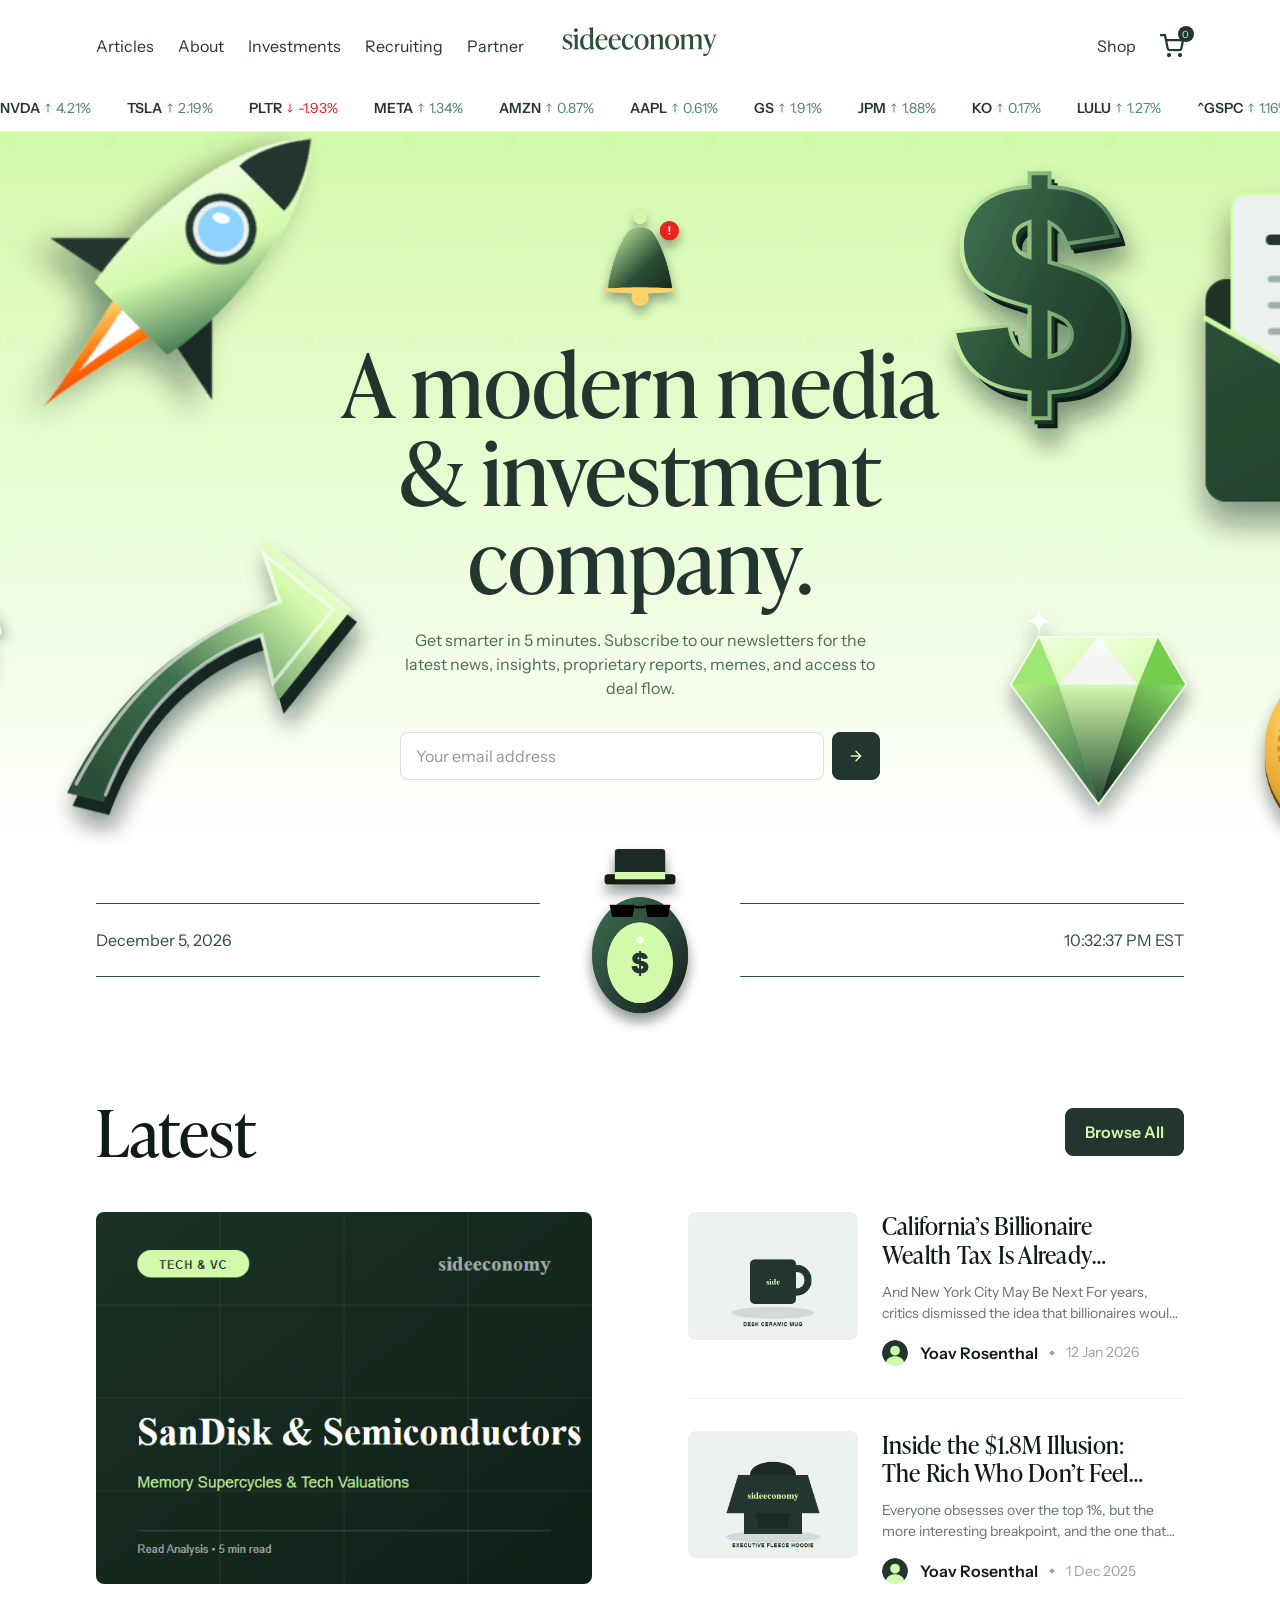
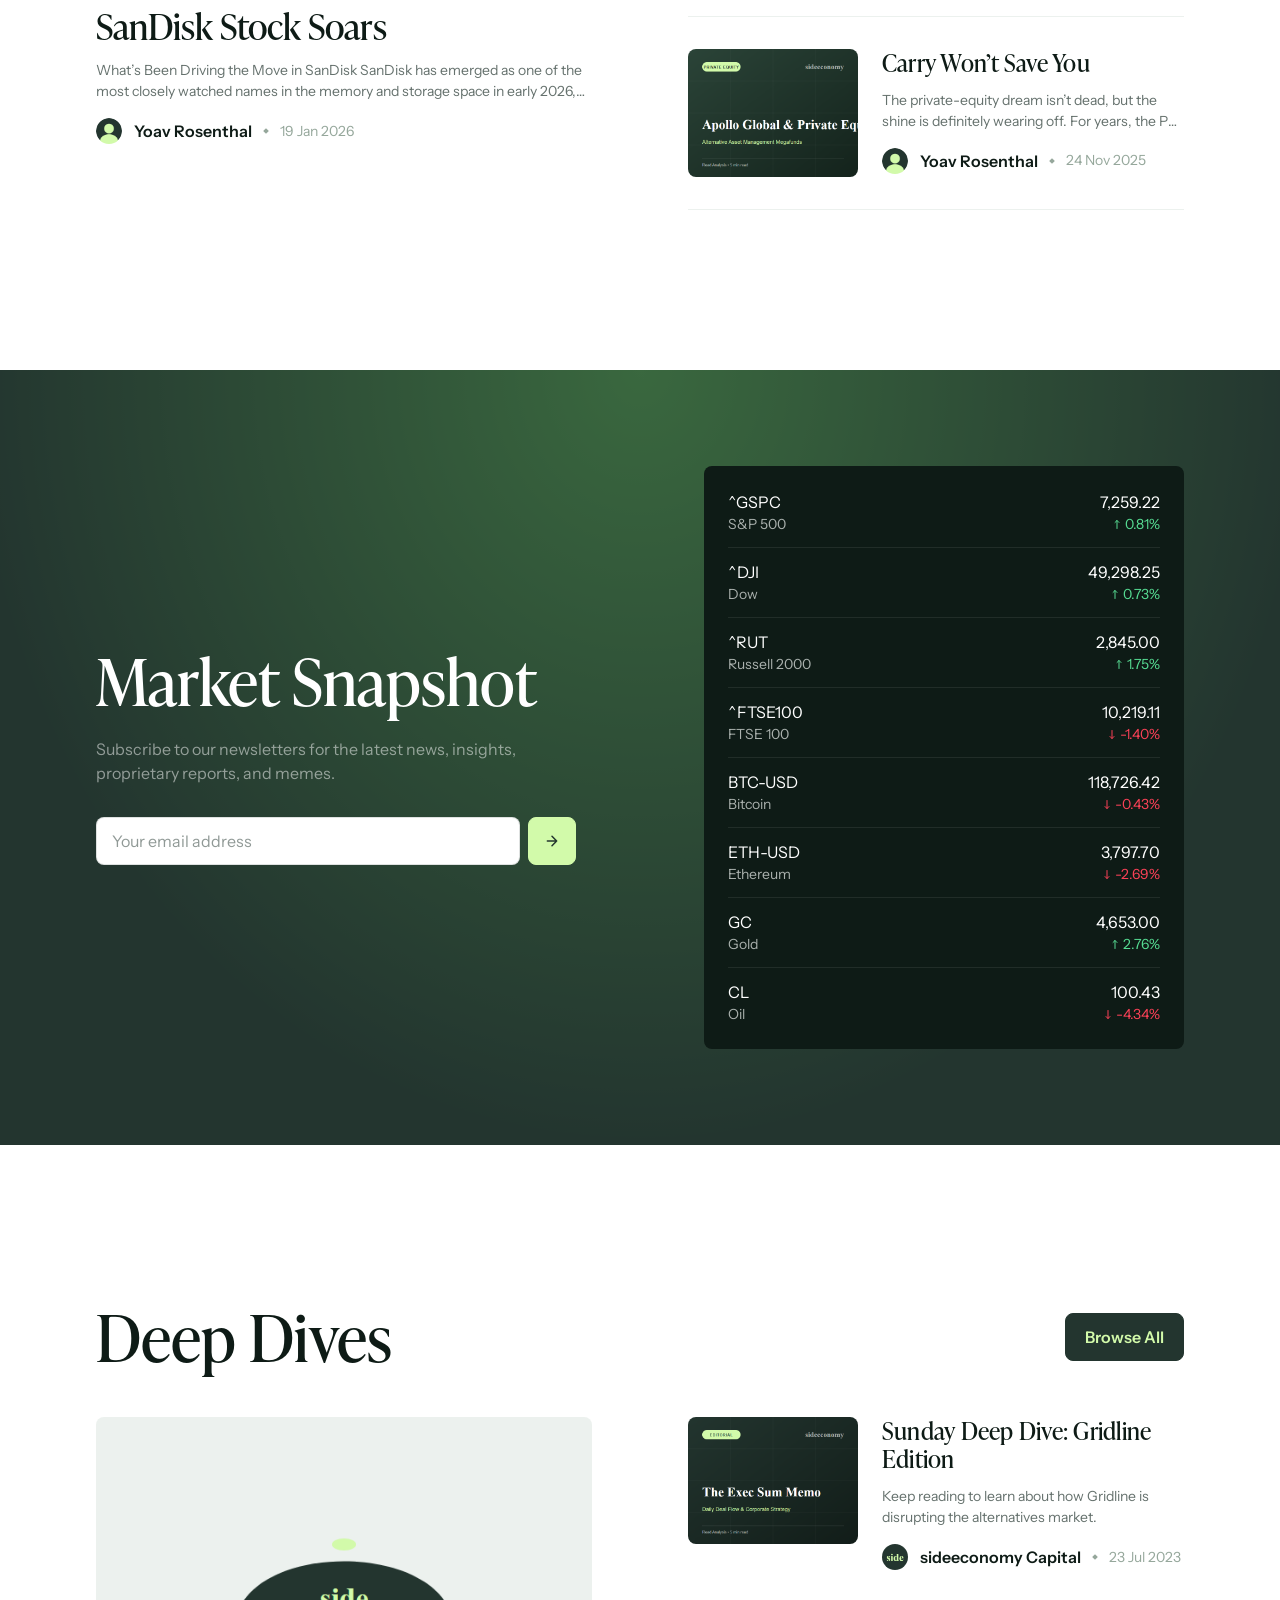
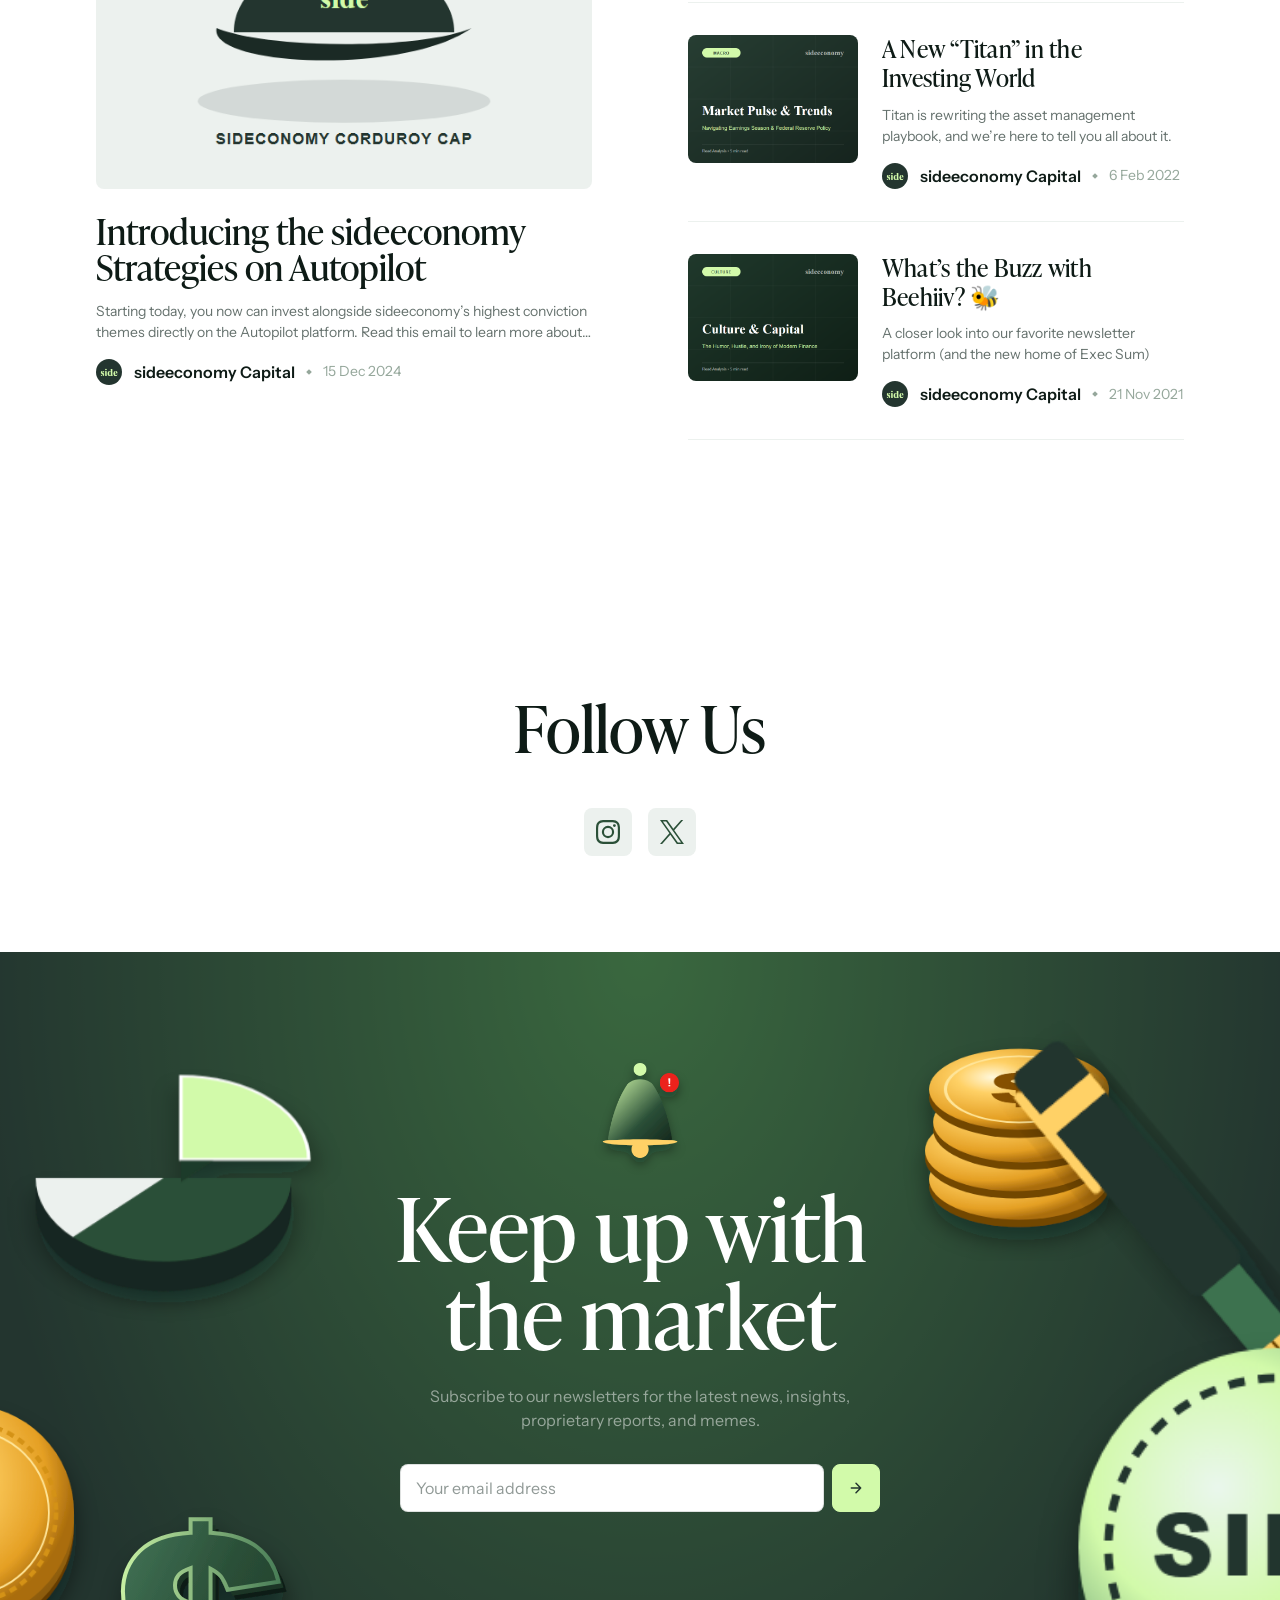
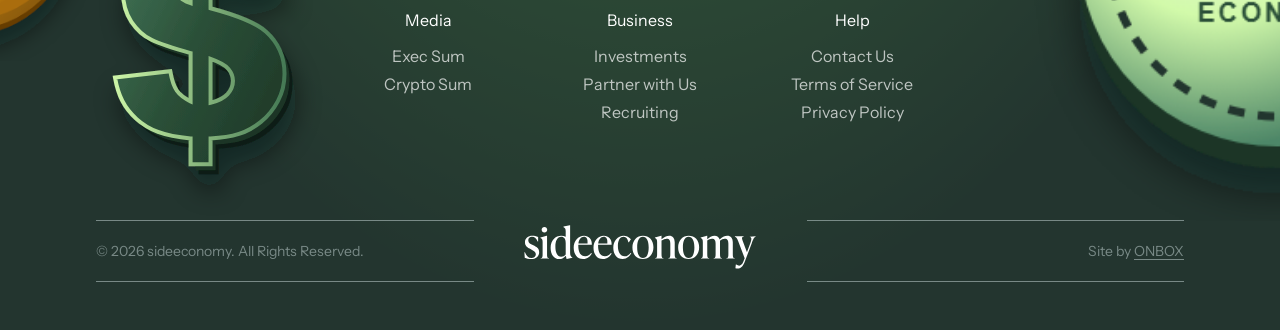
==== commit 56798212: "fix: make site 100% self-contained with local stickers, cards, badges, and zero blocking head script" ====
--- a/index.html
+++ b/index.html
@@ -4,7 +4,7 @@
   <meta charset="utf-8">
   <meta http-equiv="x-ua-compatible" content="ie=edge">
   <meta name="viewport" content="width=device-width, initial-scale=1">
-  <link rel="stylesheet" href="https://use.typekit.net/jgn4gpw.css">
+  
   <link rel="preconnect" href="https://fonts.googleapis.com">
   <link rel="preconnect" href="https://fonts.gstatic.com" crossorigin>
   <link href="https://fonts.googleapis.com/css2?family=Instrument+Sans:ital,wdth,wght@0,75..100,400..700;1,75..100,400..700&display=swap" rel="stylesheet">
@@ -19,7 +19,7 @@
 	<meta property="og:url" content="https://sideeconomy.com/" />
 	<meta property="og:site_name" content="sideeconomy" />
 	<meta property="article:modified_time" content="2025-12-01T22:26:14+00:00" />
-	<meta property="og:image" content="https://litquidity.co/wp-content/uploads/2025/03/screenshot.png" />
+	<meta property="og:image" content="assets/images/sandisk-576x432.png" />
 	<meta property="og:image:width" content="1200" />
 	<meta property="og:image:height" content="900" />
 	<meta property="og:image:type" content="image/png" />
@@ -61,12 +61,12 @@
 img#wpstats{display:none}
 /*# sourceURL=jetpack-stats-inline-css */
 </style>
-<link rel='stylesheet' id='wp-theme-css' href='https://litquidity.co/wp-includes/css/dist/theme/design-tokens.min.css?ver=7.1.2' media='all' />
-<link rel='stylesheet' id='wp-components-css' href='https://litquidity.co/wp-includes/css/dist/components/style.min.css?ver=7.1.2' media='all' />
+
+
 
 <link rel=stylesheet id=sideeconomy-css href=assets/css/main.css media=all />
   <link rel=stylesheet id=custom-css href=assets/css/custom.css media=all />
-<script id="jquery-core-js" src="https://litquidity.co/wp-includes/js/jquery/jquery.min.js?ver=3.7.1"></script>
+
 <link rel="https://api.w.org/" href=article.html /><link rel="alternate" title="JSON" type="application/json" href="https://sideeconomy.com/wp-json/wp/v2/pages/14" /><link rel='shortlink' href='https://sideeconomy.com/' />
 <link rel="icon" type="image/svg+xml" href="assets/images/favicon.svg" />
 <link rel="icon" type="image/png" sizes="32x32" href="assets/images/favicon-32x32.png" />
@@ -113,7 +113,7 @@
   </div>
   <div id="mobile-menu" class="mobile-menu" aria-hidden="true">
     <div class="mobile-menu_media">
-      <img src="https://litquidity.co/wp-content/themes/litquidity/assets/images/litwash.png" width="295" height="385" alt="">
+      <img src="assets/images/litwash.png" width="295" height="385" alt="">
     </div>
     <nav class="mobile-menu_nav">
       <ul id="menu-mobile-menu" class="header-menu"><li class="active menu-item menu-home"><a href=index.html aria-current="page">Home</a></li>
@@ -532,29 +532,29 @@
   </div>
 <header class="home-hero bg-mint-fade">
   <div class="home-hero_content">
-    <div class="newsletter-component mw-40"><div class="newsletter-component_media"><img class="" src="https://litquidity.co/wp-content/uploads/2025/02/bell.png" srcset="https://litquidity.co/wp-content/uploads/2025/02/bell.png 1.5x" width="192" height="192" alt=""loading="lazy" /></div><div class="newsletter-component_content"><h1>A modern media & investment company.</h1><p>Get smarter in 5 minutes. Subscribe to our newsletters for the latest news, insights, proprietary reports, memes, and access to deal flow.</p>
+    <div class="newsletter-component mw-40"><div class="newsletter-component_media"><img class="" src="assets/images/bell.png" srcset="assets/images/bell.png 1.5x" width="192" height="192" alt=""loading="lazy" /></div><div class="newsletter-component_content"><h1>A modern media & investment company.</h1><p>Get smarter in 5 minutes. Subscribe to our newsletters for the latest news, insights, proprietary reports, memes, and access to deal flow.</p>
 </div><div class="newsletter-component_form"><form class="subscription-form" action="https://sideeconomy.com/wp-admin/admin-ajax.php" method="post"><input type="hidden" name="retry" value="false"><input type="hidden" name="nonce" value="ac5e2434c4"><input type="hidden" name="action" value="subscribe"><div class="newsletter-component_form-input"><input type="email" name="email" placeholder="Your email address" aria-label="Your email address" required><button class="submit-icon" type="submit" aria-label="Submit"><span class="icon"><svg xmlns="http://www.w3.org/2000/svg" fill="none" viewBox="0 0 16 16"><path stroke="#000" stroke-linecap="round" stroke-linejoin="round" stroke-width="1.5" d="M3.333 8h9.333m0 0L8 3.335m4.666 4.667L8 12.667"/></svg></span></button></div><div class="newsletter-component_error"></div><div class="newsletter-component_success"></div></form></div></div>  </div>
   <div class="home-hero_media-wrapper">
     <div class="home-hero_media home-hero_media--arrow" data-float>
-      <img src="https://litquidity.co/wp-content/themes/litquidity/assets/images/hero-arrow.png" width="734" height="691" alt="">
+      <img src="assets/images/hero-arrow.png" width="734" height="691" alt="">
     </div>
     <div class="home-hero_media home-hero_media--coin" data-float>
-      <img src="https://litquidity.co/wp-content/themes/litquidity/assets/images/hero-coin.png" width="460" height="507" alt="">
+      <img src="assets/images/hero-coin.png" width="460" height="507" alt="">
     </div>
     <div class="home-hero_media home-hero_media--diamond" data-float>
-      <img src="https://litquidity.co/wp-content/themes/litquidity/assets/images/hero-diamond.png" width="511" height="512" alt="">
+      <img src="assets/images/hero-diamond.png" width="511" height="512" alt="">
     </div>
     <div class="home-hero_media home-hero_media--dollar-sign" data-float>
-      <img src="https://litquidity.co/wp-content/themes/litquidity/assets/images/hero-dollar-sign.png" width="641" height="643" alt="">
+      <img src="assets/images/hero-dollar-sign.png" width="641" height="643" alt="">
     </div>
     <div class="home-hero_media home-hero_media--mail" data-float>
-      <img src="https://litquidity.co/wp-content/themes/litquidity/assets/images/hero-mail.png" width="997" height="744" alt="">
+      <img src="assets/images/hero-mail.png" width="997" height="744" alt="">
     </div>
     <div class="home-hero_media home-hero_media--pie-chart" data-float>
-      <img src="https://litquidity.co/wp-content/themes/litquidity/assets/images/hero-pie-chart.png" width="436" height="485" alt="">
+      <img src="assets/images/hero-pie-chart.png" width="436" height="485" alt="">
     </div>
     <div class="home-hero_media home-hero_media--rocket" data-float>
-      <img src="https://litquidity.co/wp-content/themes/litquidity/assets/images/hero-rocket.png" width="916" height="916" alt="">
+      <img src="assets/images/hero-rocket.png" width="916" height="916" alt="">
     </div>
   </div>
 </header>
@@ -564,7 +564,7 @@
       <span id="clock-date"></span>
     </div>
     <div class="home-clock_media">
-      <img src="https://litquidity.co/wp-content/themes/litquidity/assets/images/litwash.png" width="295" height="385" alt="">
+      <img src="assets/images/litwash.png" width="295" height="385" alt="">
     </div>
     <div class="home-clock_right">
       <span id="clock-time"></span>
@@ -580,7 +580,7 @@
       <ul class="article-component_list" data-count="4">
                   <li><a class="article-component article-component--featured" href=article.html>
   <div class="article-component_media media-component">
-    <img class="" src="https://litquidity.co/wp-content/uploads/2026/01/sandisk-576x432.png" srcset="https://litquidity.co/wp-content/uploads/2026/01/sandisk-1152x864.png 1.5x" width="576" height="432" alt=""loading="lazy" />  </div>
+    <img class="" src="assets/images/sandisk-576x432.png" srcset="assets/images/sandisk-1152x864.png 1.5x" width="576" height="432" alt=""loading="lazy" />  </div>
   <div class="article-component_content">
     <h5 class="article-component_title">SanDisk Stock Soars</h5>
     <div class="article-component_excerpt">
@@ -589,7 +589,7 @@
     <div class="article-component_meta">
               <div class="article-component_author author">
           <div class="author-image media-component">
-            <img alt='' src='https://secure.gravatar.com/avatar/93e0db67478697fac721e11b5c0e667206d05782cecf42d556d1f47a42de640f?s=80&#038;d=mm&#038;r=g' srcset='https://secure.gravatar.com/avatar/93e0db67478697fac721e11b5c0e667206d05782cecf42d556d1f47a42de640f?s=160&#038;d=mm&#038;r=g 2x' class='avatar avatar-80 photo' height='80' width='80' decoding='async'/>          </div>
+            <img alt='' src='assets/images/gravatar.png' srcset='assets/images/gravatar.png 2x' class='avatar avatar-80 photo' height='80' width='80' decoding='async'/>          </div>
           <p class="author-name">Yoav Rosenthal</p>
         </div>
             <time class="article-component_date" datetime="2026-01-19T20:27:44+00:00">19 Jan 2026</time>
@@ -600,7 +600,7 @@
 </li>
                   <li><a class="article-component " href=article.html>
   <div class="article-component_media media-component">
-    <img class="" src="https://litquidity.co/wp-content/uploads/2026/01/rich-retro-576x432.png" srcset="https://litquidity.co/wp-content/uploads/2026/01/rich-retro-1152x864.png 1.5x" width="576" height="432" alt=""loading="lazy" />  </div>
+    <img class="" src="assets/images/rich-retro-576x432.png" srcset="assets/images/rich-retro-1152x864.png 1.5x" width="576" height="432" alt=""loading="lazy" />  </div>
   <div class="article-component_content">
     <h5 class="article-component_title">California’s Billionaire Wealth Tax Is Already Failing, Before It Exists</h5>
     <div class="article-component_excerpt">
@@ -609,7 +609,7 @@
     <div class="article-component_meta">
               <div class="article-component_author author">
           <div class="author-image media-component">
-            <img alt='' src='https://secure.gravatar.com/avatar/93e0db67478697fac721e11b5c0e667206d05782cecf42d556d1f47a42de640f?s=80&#038;d=mm&#038;r=g' srcset='https://secure.gravatar.com/avatar/93e0db67478697fac721e11b5c0e667206d05782cecf42d556d1f47a42de640f?s=160&#038;d=mm&#038;r=g 2x' class='avatar avatar-80 photo' height='80' width='80' decoding='async'/>          </div>
+            <img alt='' src='assets/images/gravatar.png' srcset='assets/images/gravatar.png 2x' class='avatar avatar-80 photo' height='80' width='80' decoding='async'/>          </div>
           <p class="author-name">Yoav Rosenthal</p>
         </div>
             <time class="article-component_date" datetime="2026-01-12T22:18:32+00:00">12 Jan 2026</time>
@@ -620,7 +620,7 @@
 </li>
                   <li><a class="article-component " href=article.html>
   <div class="article-component_media media-component">
-    <img class="" src="https://litquidity.co/wp-content/uploads/2025/12/american-wealth-576x432.png" srcset="https://litquidity.co/wp-content/uploads/2025/12/american-wealth-1152x864.png 1.5x" width="576" height="432" alt=""loading="lazy" />  </div>
+    <img class="" src="assets/images/american-wealth-576x432.png" srcset="assets/images/american-wealth-1152x864.png 1.5x" width="576" height="432" alt=""loading="lazy" />  </div>
   <div class="article-component_content">
     <h5 class="article-component_title">Inside the $1.8M Illusion: The Rich Who Don’t Feel Rich</h5>
     <div class="article-component_excerpt">
@@ -629,7 +629,7 @@
     <div class="article-component_meta">
               <div class="article-component_author author">
           <div class="author-image media-component">
-            <img alt='' src='https://secure.gravatar.com/avatar/93e0db67478697fac721e11b5c0e667206d05782cecf42d556d1f47a42de640f?s=80&#038;d=mm&#038;r=g' srcset='https://secure.gravatar.com/avatar/93e0db67478697fac721e11b5c0e667206d05782cecf42d556d1f47a42de640f?s=160&#038;d=mm&#038;r=g 2x' class='avatar avatar-80 photo' height='80' width='80' decoding='async'/>          </div>
+            <img alt='' src='assets/images/gravatar.png' srcset='assets/images/gravatar.png 2x' class='avatar avatar-80 photo' height='80' width='80' decoding='async'/>          </div>
           <p class="author-name">Yoav Rosenthal</p>
         </div>
             <time class="article-component_date" datetime="2025-12-01T21:40:48+00:00">1 Dec 2025</time>
@@ -640,7 +640,7 @@
 </li>
                   <li><a class="article-component " href=article.html>
   <div class="article-component_media media-component">
-    <img class="" src="https://litquidity.co/wp-content/uploads/2025/11/apollopng-576x432.png" srcset="https://litquidity.co/wp-content/uploads/2025/11/apollopng-1152x864.png 1.5x" width="576" height="432" alt=""loading="lazy" />  </div>
+    <img class="" src="assets/images/apollopng-576x432.png" srcset="assets/images/apollopng-1152x864.png 1.5x" width="576" height="432" alt=""loading="lazy" />  </div>
   <div class="article-component_content">
     <h5 class="article-component_title">Carry Won’t Save You</h5>
     <div class="article-component_excerpt">
@@ -649,7 +649,7 @@
     <div class="article-component_meta">
               <div class="article-component_author author">
           <div class="author-image media-component">
-            <img alt='' src='https://secure.gravatar.com/avatar/93e0db67478697fac721e11b5c0e667206d05782cecf42d556d1f47a42de640f?s=80&#038;d=mm&#038;r=g' srcset='https://secure.gravatar.com/avatar/93e0db67478697fac721e11b5c0e667206d05782cecf42d556d1f47a42de640f?s=160&#038;d=mm&#038;r=g 2x' class='avatar avatar-80 photo' height='80' width='80' loading='lazy' decoding='async'/>          </div>
+            <img alt='' src='assets/images/gravatar.png' srcset='assets/images/gravatar.png 2x' class='avatar avatar-80 photo' height='80' width='80' loading='lazy' decoding='async'/>          </div>
           <p class="author-name">Yoav Rosenthal</p>
         </div>
             <time class="article-component_date" datetime="2025-11-24T19:13:36+00:00">24 Nov 2025</time>
@@ -789,7 +789,7 @@
       <ul class="article-component_list" data-count="4">
                   <li><a class="article-component article-component--featured" href=article.html>
   <div class="article-component_media media-component">
-    <img class="" src="https://litquidity.co/wp-content/uploads/2024/12/lit_cap-576x432.png" srcset="https://litquidity.co/wp-content/uploads/2024/12/lit_cap-1152x864.png 1.5x" width="576" height="432" alt=""loading="lazy" />  </div>
+    <img class="" src="assets/images/lit_cap-576x432.png" srcset="assets/images/lit_cap-1152x864.png 1.5x" width="576" height="432" alt=""loading="lazy" />  </div>
   <div class="article-component_content">
     <h5 class="article-component_title">Introducing the sideeconomy Strategies on Autopilot</h5>
     <div class="article-component_excerpt">
@@ -798,7 +798,7 @@
     <div class="article-component_meta">
               <div class="article-component_author author">
           <div class="author-image media-component">
-            <img class="" src="https://litquidity.co/wp-content/uploads/2025/02/litquidity-capital.png" srcset="https://litquidity.co/wp-content/uploads/2025/02/litquidity-capital.png 1.5x" width="200" height="200" alt=""loading="lazy" />          </div>
+            <img class="" src="assets/images/litquidity-capital.png" srcset="assets/images/litquidity-capital.png 1.5x" width="200" height="200" alt=""loading="lazy" />          </div>
           <p class="author-name">sideeconomy Capital</p>
         </div>
             <time class="article-component_date" datetime="2024-12-15T19:18:07+00:00">15 Dec 2024</time>
@@ -809,7 +809,7 @@
 </li>
                   <li><a class="article-component " href=article.html>
   <div class="article-component_media media-component">
-    <img class="" src="https://litquidity.co/wp-content/uploads/2025/02/exec-sum-default-576x432.png" srcset="https://litquidity.co/wp-content/uploads/2025/02/exec-sum-default-1152x864.png 1.5x" width="576" height="432" alt=""loading="lazy" />  </div>
+    <img class="" src="assets/images/exec-sum-default-576x432.png" srcset="assets/images/exec-sum-default-1152x864.png 1.5x" width="576" height="432" alt=""loading="lazy" />  </div>
   <div class="article-component_content">
     <h5 class="article-component_title">Sunday Deep Dive: Gridline Edition</h5>
     <div class="article-component_excerpt">
@@ -818,7 +818,7 @@
     <div class="article-component_meta">
               <div class="article-component_author author">
           <div class="author-image media-component">
-            <img class="" src="https://litquidity.co/wp-content/uploads/2025/02/litquidity-capital.png" srcset="https://litquidity.co/wp-content/uploads/2025/02/litquidity-capital.png 1.5x" width="200" height="200" alt=""loading="lazy" />          </div>
+            <img class="" src="assets/images/litquidity-capital.png" srcset="assets/images/litquidity-capital.png 1.5x" width="200" height="200" alt=""loading="lazy" />          </div>
           <p class="author-name">sideeconomy Capital</p>
         </div>
             <time class="article-component_date" datetime="2023-07-23T19:00:00+00:00">23 Jul 2023</time>
@@ -829,7 +829,7 @@
 </li>
                   <li><a class="article-component " href=article.html>
   <div class="article-component_media media-component">
-    <img class="" src="https://litquidity.co/wp-content/uploads/2022/02/image-576x432.png" srcset="https://litquidity.co/wp-content/uploads/2022/02/image-1152x864.png 1.5x" width="576" height="432" alt=""loading="lazy" />  </div>
+    <img class="" src="assets/images/image-576x432.png" srcset="assets/images/image-1152x864.png 1.5x" width="576" height="432" alt=""loading="lazy" />  </div>
   <div class="article-component_content">
     <h5 class="article-component_title">A New “Titan” in the Investing World</h5>
     <div class="article-component_excerpt">
@@ -838,7 +838,7 @@
     <div class="article-component_meta">
               <div class="article-component_author author">
           <div class="author-image media-component">
-            <img class="" src="https://litquidity.co/wp-content/uploads/2025/02/litquidity-capital.png" srcset="https://litquidity.co/wp-content/uploads/2025/02/litquidity-capital.png 1.5x" width="200" height="200" alt=""loading="lazy" />          </div>
+            <img class="" src="assets/images/litquidity-capital.png" srcset="assets/images/litquidity-capital.png 1.5x" width="200" height="200" alt=""loading="lazy" />          </div>
           <p class="author-name">sideeconomy Capital</p>
         </div>
             <time class="article-component_date" datetime="2022-02-06T17:00:00+00:00">6 Feb 2022</time>
@@ -849,7 +849,7 @@
 </li>
                   <li><a class="article-component " href=article.html>
   <div class="article-component_media media-component">
-    <img class="" src="https://litquidity.co/wp-content/uploads/2025/02/Screen_Shot_2021-11-21_at_11.33.42_AM-576x432.png" srcset="https://litquidity.co/wp-content/uploads/2025/02/Screen_Shot_2021-11-21_at_11.33.42_AM-1152x864.png 1.5x" width="576" height="432" alt=""loading="lazy" />  </div>
+    <img class="" src="assets/images/Screen_Shot_2021-11-21_at_11.33.42_AM-576x432.png" srcset="assets/images/Screen_Shot_2021-11-21_at_11.33.42_AM-1152x864.png 1.5x" width="576" height="432" alt=""loading="lazy" />  </div>
   <div class="article-component_content">
     <h5 class="article-component_title">What&#8217;s the Buzz with Beehiiv? 🐝</h5>
     <div class="article-component_excerpt">
@@ -858,7 +858,7 @@
     <div class="article-component_meta">
               <div class="article-component_author author">
           <div class="author-image media-component">
-            <img class="" src="https://litquidity.co/wp-content/uploads/2025/02/litquidity-capital.png" srcset="https://litquidity.co/wp-content/uploads/2025/02/litquidity-capital.png 1.5x" width="200" height="200" alt=""loading="lazy" />          </div>
+            <img class="" src="assets/images/litquidity-capital.png" srcset="assets/images/litquidity-capital.png 1.5x" width="200" height="200" alt=""loading="lazy" />          </div>
           <p class="author-name">sideeconomy Capital</p>
         </div>
             <time class="article-component_date" datetime="2021-11-21T16:25:00+00:00">21 Nov 2021</time>
@@ -901,7 +901,7 @@
           <li>
             <a class="product-component" href="https://shop.sideeconomy.com/">
               <div class="product-component_media media-component">
-                <img src="https://litquidity.co/wp-content/uploads/2024/12/lit_cap-576x432.png" width="400" height="400" alt="sideeconomy Corduroy Cap" loading="lazy" />
+                <img src="assets/images/lit_cap-576x432.png" width="400" height="400" alt="sideeconomy Corduroy Cap" loading="lazy" />
               </div>
               <div class="product-component_content">
                 <div class="product-component_name-price">
@@ -917,7 +917,7 @@
           <li>
             <a class="product-component" href="https://shop.sideeconomy.com/">
               <div class="product-component_media media-component">
-                <img src="https://litquidity.co/wp-content/uploads/2025/12/american-wealth-576x432.png" width="400" height="400" alt="Executive Fleece Hoodie" loading="lazy" />
+                <img src="assets/images/american-wealth-576x432.png" width="400" height="400" alt="Executive Fleece Hoodie" loading="lazy" />
               </div>
               <div class="product-component_content">
                 <div class="product-component_name-price">
@@ -933,7 +933,7 @@
           <li>
             <a class="product-component" href="https://shop.sideeconomy.com/">
               <div class="product-component_media media-component">
-                <img src="https://litquidity.co/wp-content/uploads/2026/01/rich-retro-576x432.png" width="400" height="400" alt="Desk Coffee Mug" loading="lazy" />
+                <img src="assets/images/rich-retro-576x432.png" width="400" height="400" alt="Desk Coffee Mug" loading="lazy" />
               </div>
               <div class="product-component_content">
                 <div class="product-component_name-price">
@@ -957,7 +957,7 @@
     </div><!-- /.wrap -->
     <footer class="site-footer bg-dark-gradient">
   <div class="site-footer_inner mw-90">
-    <div class="newsletter-component mw-40"><div class="newsletter-component_media"><img class="" src="https://litquidity.co/wp-content/uploads/2025/02/newsletter-bell.png" srcset="https://litquidity.co/wp-content/uploads/2025/02/newsletter-bell.png 1.5x" width="256" height="256" alt=""loading="lazy" /></div><div class="newsletter-component_content"><h2>Keep up with +    <div class="newsletter-component mw-40"><div class="newsletter-component_media"><img class="" src="assets/images/newsletter-bell.png" srcset="assets/images/newsletter-bell.png 1.5x" width="256" height="256" alt=""loading="lazy" /></div><div class="newsletter-component_content"><h2>Keep up with  <br />
 the market</h2><p>Subscribe to our newsletters for the latest news, insights, proprietary reports, and memes.</p>
 </div><div class="newsletter-component_form"><form class="subscription-form" action="https://sideeconomy.com/wp-admin/admin-ajax.php" method="post"><input type="hidden" name="retry" value="false"><input type="hidden" name="nonce" value="ac5e2434c4"><input type="hidden" name="action" value="subscribe"><div class="newsletter-component_form-input"><input type="email" name="email" placeholder="Your email address" aria-label="Your email address" required><button class="submit-icon" type="submit" aria-label="Submit"><span class="icon"><svg xmlns="http://www.w3.org/2000/svg" fill="none" viewBox="0 0 16 16"><path stroke="#000" stroke-linecap="round" stroke-linejoin="round" stroke-width="1.5" d="M3.333 8h9.333m0 0L8 3.335m4.666 4.667L8 12.667"/></svg></span></button></div><div class="newsletter-component_error"></div><div class="newsletter-component_success"></div></form></div></div>    <div class="site-footer_nav-wrapper">
@@ -999,22 +999,22 @@
   </div>
   <div class="site-footer_media-wrapper">
     <div class="site-footer_media site-footer_media--coin" data-float>
-      <img src="https://litquidity.co/wp-content/themes/litquidity/assets/images/footer-coin.png" width="577" height="636" alt="">
+      <img src="assets/images/footer-coin.png" width="577" height="636" alt="">
     </div>
     <div class="site-footer_media site-footer_media--coins" data-float>
-      <img src="https://litquidity.co/wp-content/themes/litquidity/assets/images/footer-coins.png" width="556" height="546" alt="">
+      <img src="assets/images/footer-coins.png" width="556" height="546" alt="">
     </div>
     <div class="site-footer_media site-footer_media--dollar-sign" data-float>
-      <img src="https://litquidity.co/wp-content/themes/litquidity/assets/images/footer-dollar-sign.png" width="642" height="643" alt="">
+      <img src="assets/images/footer-dollar-sign.png" width="642" height="643" alt="">
     </div>
     <div class="site-footer_media site-footer_media--pen" data-float>
-      <img src="https://litquidity.co/wp-content/themes/litquidity/assets/images/footer-pen.png" width="1098" height="1032" alt="">
+      <img src="assets/images/footer-pen.png" width="1098" height="1032" alt="">
     </div>
     <div class="site-footer_media site-footer_media--pie-chart" data-float>
-      <img src="https://litquidity.co/wp-content/themes/litquidity/assets/images/footer-pie-chart.png" width="792" height="880" alt="">
+      <img src="assets/images/footer-pie-chart.png" width="792" height="880" alt="">
     </div>
     <div class="site-footer_media site-footer_media--washcoin" data-float>
-      <img src="https://litquidity.co/wp-content/themes/litquidity/assets/images/footer-washcoin.png" width="1064" height="1066" alt="">
+      <img src="assets/images/footer-washcoin.png" width="1064" height="1066" alt="">
     </div>
   </div>
 </footer>
@@ -1029,8 +1029,8 @@
               <p>Select the newsletters you’d like to subscribe to.</p>
           </div>
     <div class="subscription-overlay_options">
-      <label class="subscription-option subscription-option--selected"><div class="subscription-option_logo media-component"><img class="" src="https://litquidity.co/wp-content/uploads/2025/12/Exec-sum.jpg" srcset="https://litquidity.co/wp-content/uploads/2025/12/Exec-sum.jpg 1.5x" width="400" height="400" alt=""loading="lazy" /></div><div class="subscription-option_content"><h6 class="subscription-option_title">Exec Sum</h6><p>Daily newsletter curating major headlines from Wall Street to Silicon Valley. Read by 300,000+ investors, bankers, executives, and founders</p>
-</div><input type="checkbox" name="publication_id[]" value="pub_f2aedf85-682c-47c2-8ad0-f44433524834" checked></label><label class="subscription-option"><div class="subscription-option_logo media-component"><img class="" src="https://litquidity.co/wp-content/uploads/2025/12/CS-Final-Logo-Square.png" srcset="https://litquidity.co/wp-content/uploads/2025/12/CS-Final-Logo-Square.png 1.5x" width="1000" height="1000" alt=""loading="lazy" /></div><div class="subscription-option_content"><h6 class="subscription-option_title">Crypto Sum</h6><p>Daily newsletter curating major crypto headlines spanning blockchain, web3, DeFi, NFTs, and more. Read by 60,000+ investors, traders, and builders</p>
+      <label class="subscription-option subscription-option--selected"><div class="subscription-option_logo media-component"><img class="" src="assets/images/Exec-sum.jpg" srcset="assets/images/Exec-sum.jpg 1.5x" width="400" height="400" alt=""loading="lazy" /></div><div class="subscription-option_content"><h6 class="subscription-option_title">Exec Sum</h6><p>Daily newsletter curating major headlines from Wall Street to Silicon Valley. Read by 300,000+ investors, bankers, executives, and founders</p>
+</div><input type="checkbox" name="publication_id[]" value="pub_f2aedf85-682c-47c2-8ad0-f44433524834" checked></label><label class="subscription-option"><div class="subscription-option_logo media-component"><img class="" src="assets/images/CS-Final-Logo-Square.png" srcset="assets/images/CS-Final-Logo-Square.png 1.5x" width="1000" height="1000" alt=""loading="lazy" /></div><div class="subscription-option_content"><h6 class="subscription-option_title">Crypto Sum</h6><p>Daily newsletter curating major crypto headlines spanning blockchain, web3, DeFi, NFTs, and more. Read by 60,000+ investors, traders, and builders</p>
 </div><input type="checkbox" name="publication_id[]" value="pub_c18b2bae-297f-4dc4-8e97-841a5340da35"></label>    </div>
     <div class="subscription-overlay_actions">
       <button class="btn" type="submit">Subscribe Now</button>
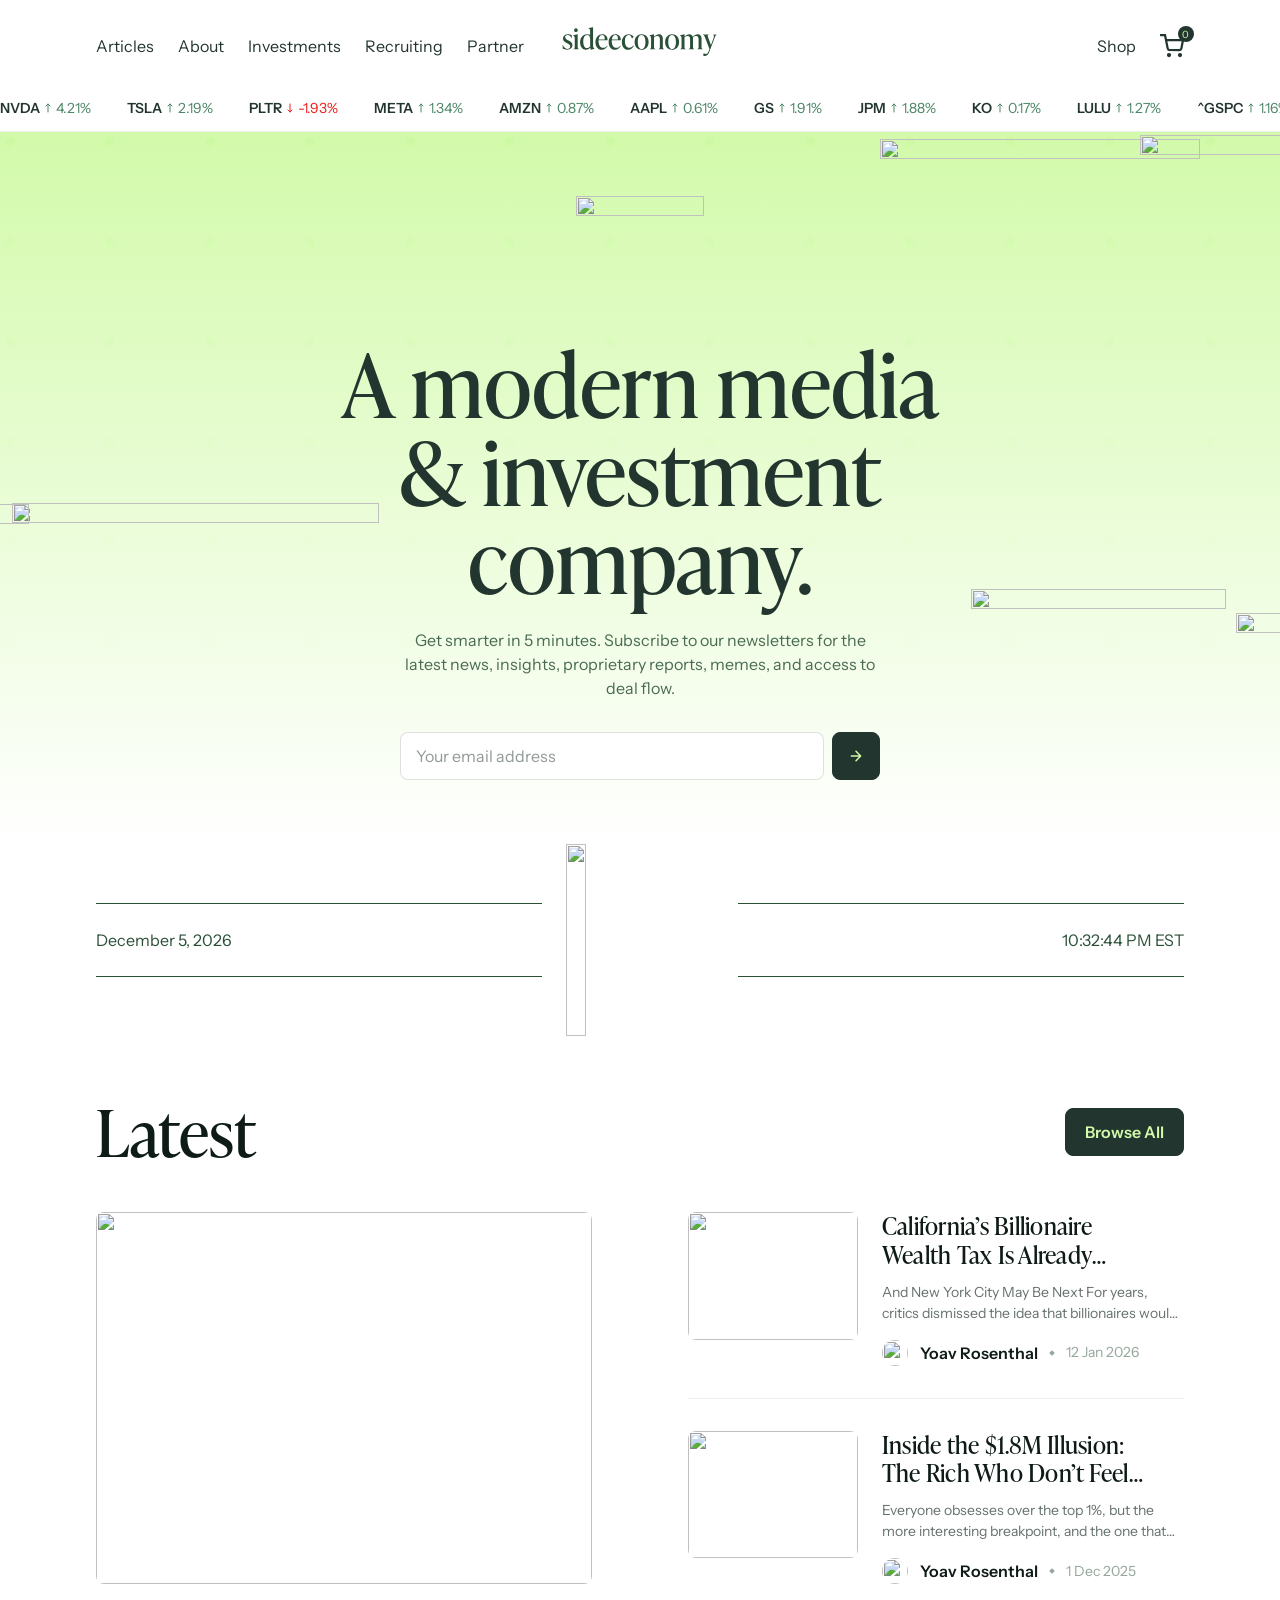
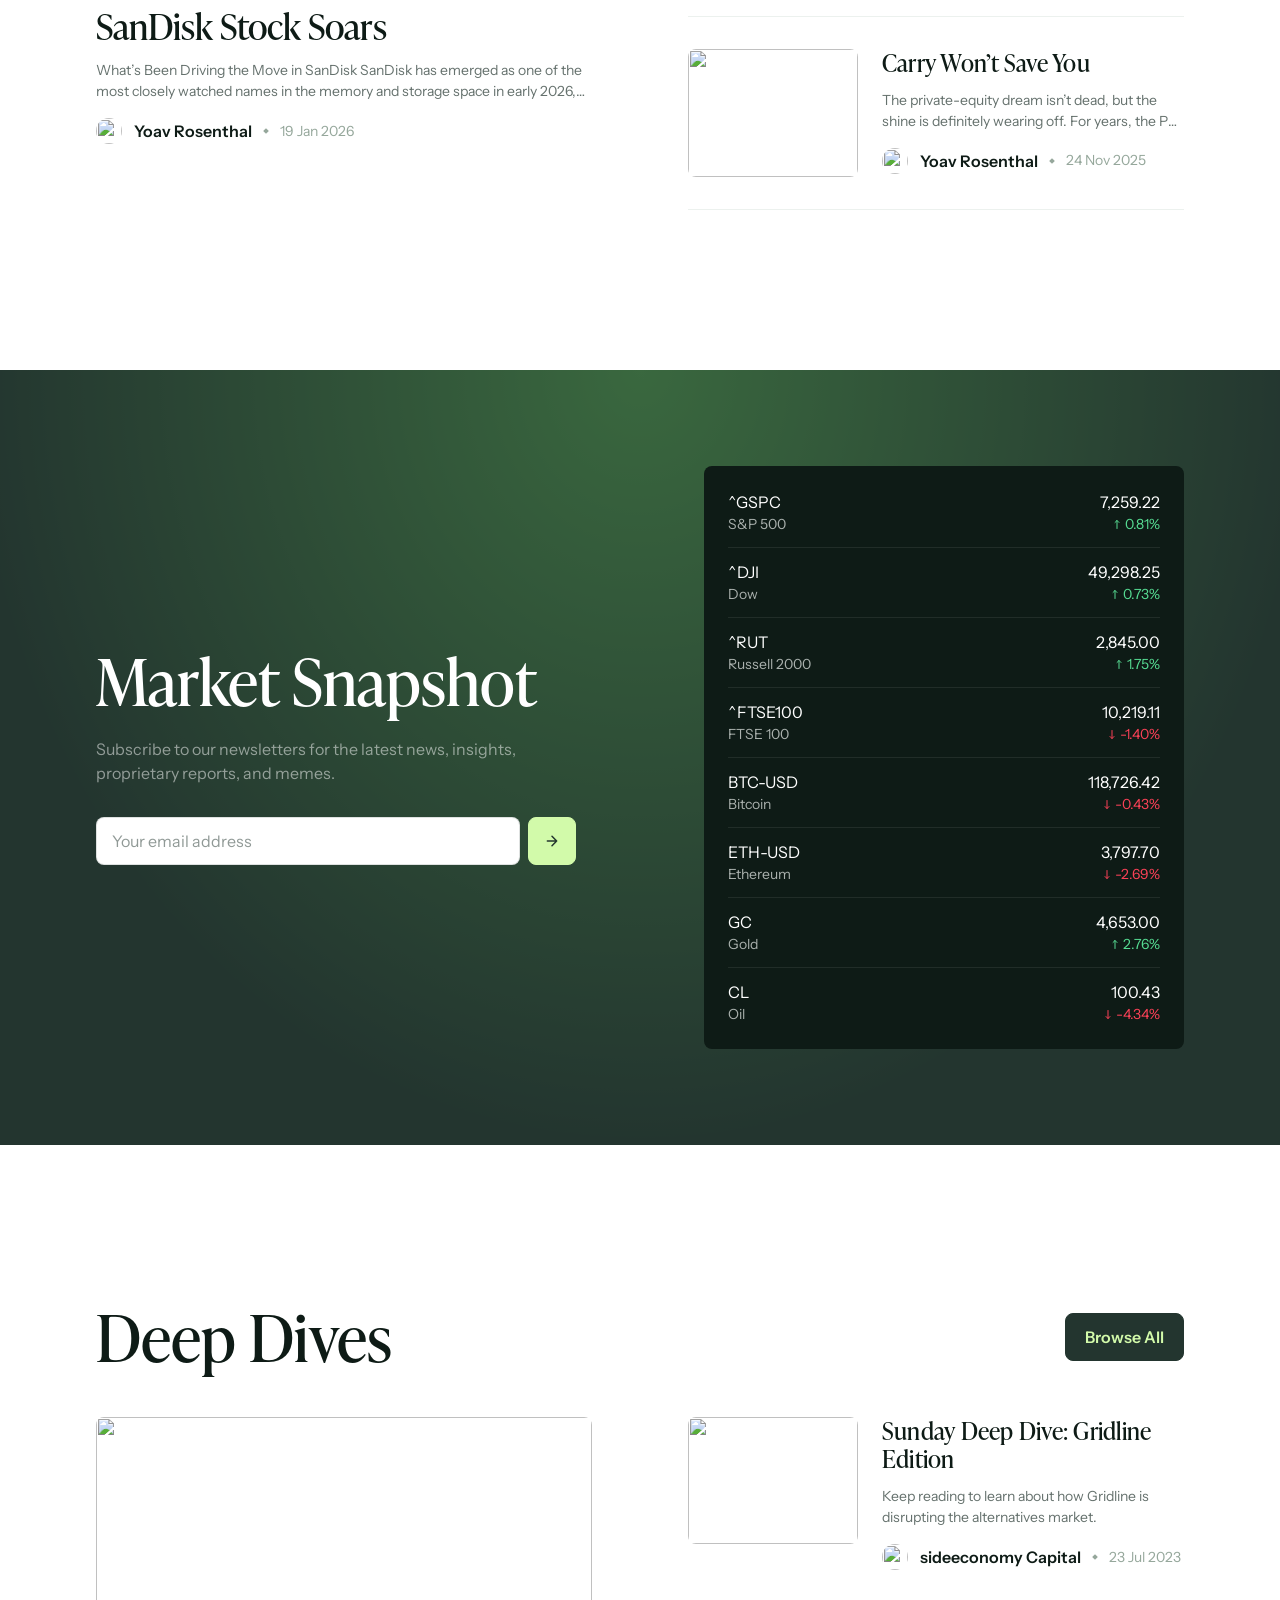
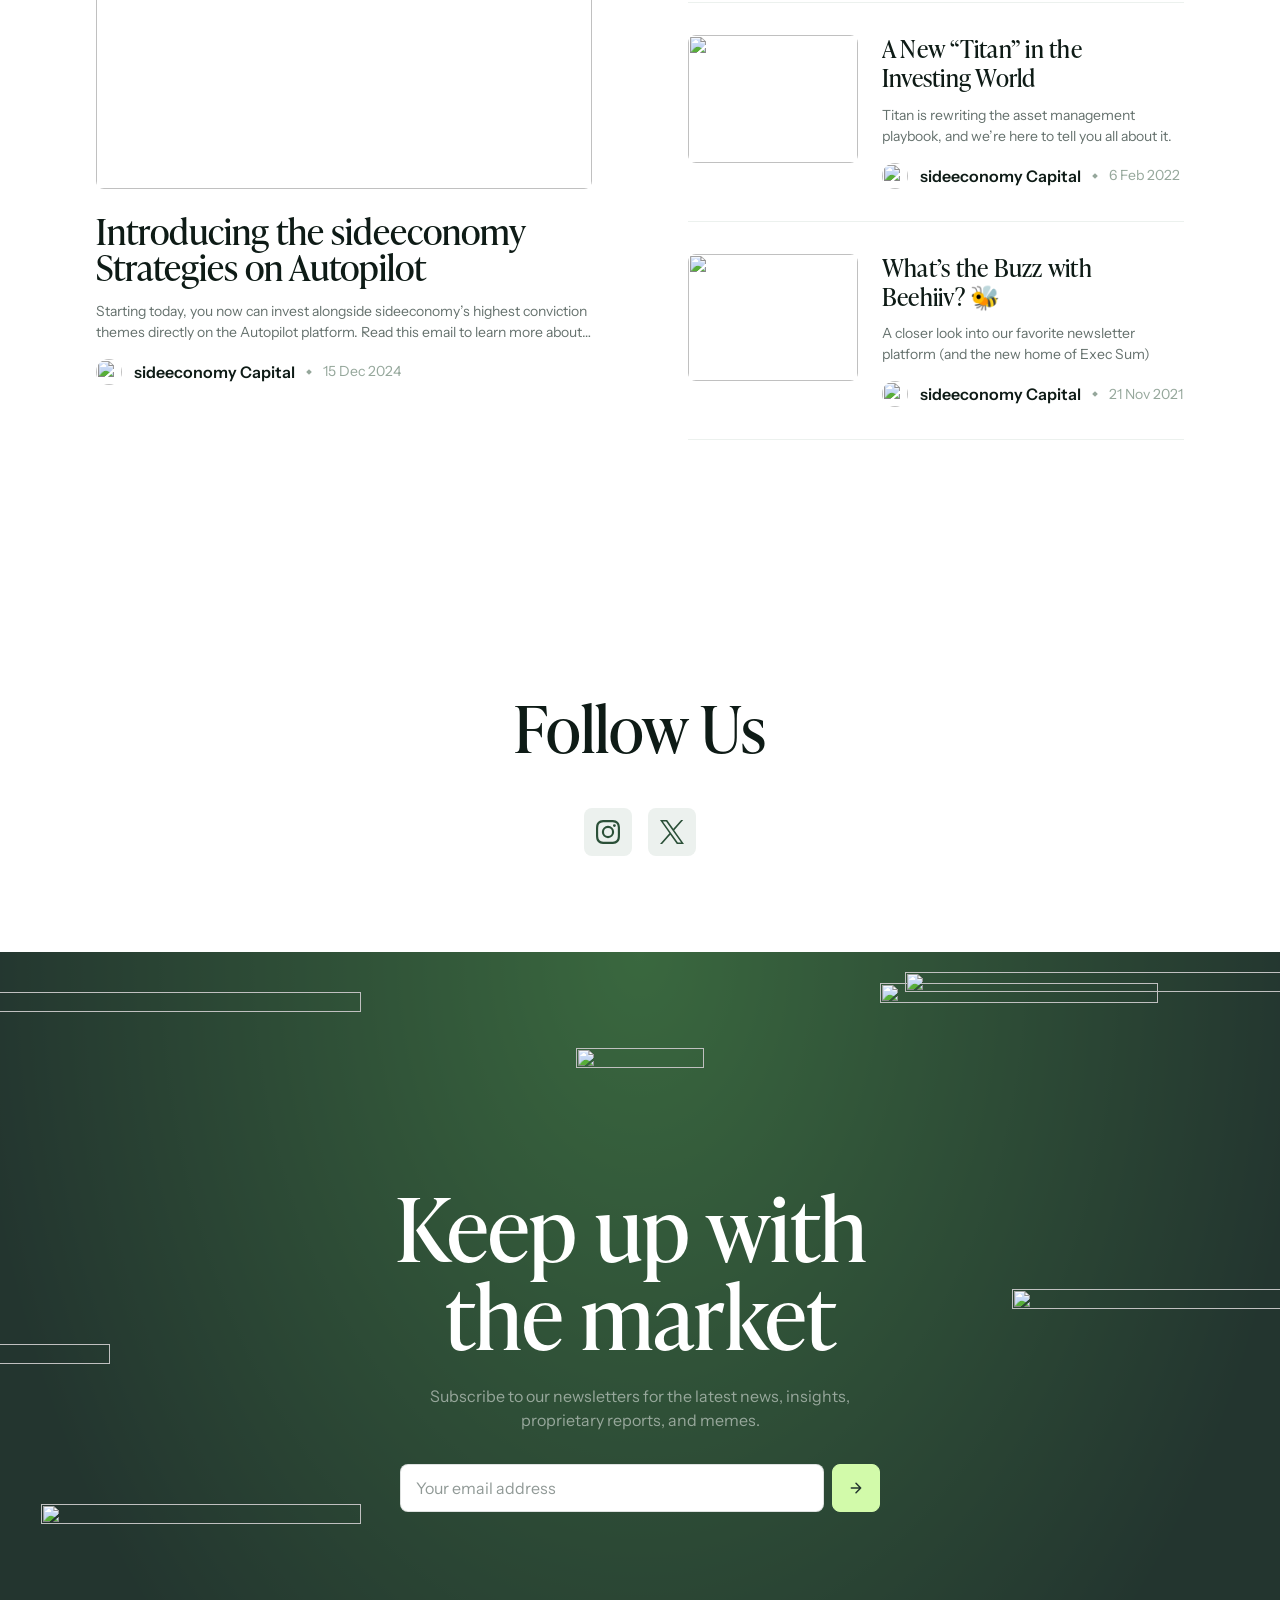
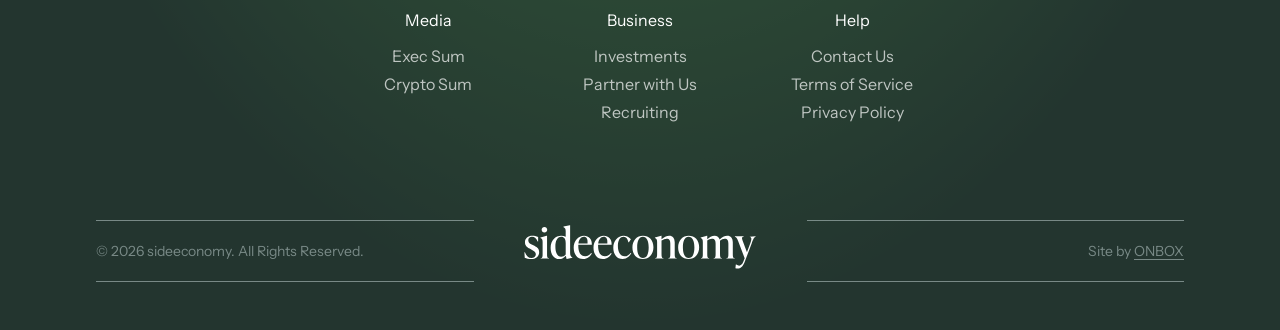
==== commit 88f08a4b: "Revert "fix: make site 100% self-contained with local stickers, cards, badges, and zero blocking hea" ====
--- a/index.html
+++ b/index.html
@@ -4,7 +4,7 @@
   <meta charset="utf-8">
   <meta http-equiv="x-ua-compatible" content="ie=edge">
   <meta name="viewport" content="width=device-width, initial-scale=1">
-  
+  <link rel="stylesheet" href="https://use.typekit.net/jgn4gpw.css">
   <link rel="preconnect" href="https://fonts.googleapis.com">
   <link rel="preconnect" href="https://fonts.gstatic.com" crossorigin>
   <link href="https://fonts.googleapis.com/css2?family=Instrument+Sans:ital,wdth,wght@0,75..100,400..700;1,75..100,400..700&display=swap" rel="stylesheet">
@@ -19,7 +19,7 @@
 	<meta property="og:url" content="https://sideeconomy.com/" />
 	<meta property="og:site_name" content="sideeconomy" />
 	<meta property="article:modified_time" content="2025-12-01T22:26:14+00:00" />
-	<meta property="og:image" content="assets/images/sandisk-576x432.png" />
+	<meta property="og:image" content="https://litquidity.co/wp-content/uploads/2025/03/screenshot.png" />
 	<meta property="og:image:width" content="1200" />
 	<meta property="og:image:height" content="900" />
 	<meta property="og:image:type" content="image/png" />
@@ -61,12 +61,12 @@
 img#wpstats{display:none}
 /*# sourceURL=jetpack-stats-inline-css */
 </style>
-
-
+<link rel='stylesheet' id='wp-theme-css' href='https://litquidity.co/wp-includes/css/dist/theme/design-tokens.min.css?ver=7.1.2' media='all' />
+<link rel='stylesheet' id='wp-components-css' href='https://litquidity.co/wp-includes/css/dist/components/style.min.css?ver=7.1.2' media='all' />
 
 <link rel=stylesheet id=sideeconomy-css href=assets/css/main.css media=all />
   <link rel=stylesheet id=custom-css href=assets/css/custom.css media=all />
-
+<script id="jquery-core-js" src="https://litquidity.co/wp-includes/js/jquery/jquery.min.js?ver=3.7.1"></script>
 <link rel="https://api.w.org/" href=article.html /><link rel="alternate" title="JSON" type="application/json" href="https://sideeconomy.com/wp-json/wp/v2/pages/14" /><link rel='shortlink' href='https://sideeconomy.com/' />
 <link rel="icon" type="image/svg+xml" href="assets/images/favicon.svg" />
 <link rel="icon" type="image/png" sizes="32x32" href="assets/images/favicon-32x32.png" />
@@ -113,7 +113,7 @@
   </div>
   <div id="mobile-menu" class="mobile-menu" aria-hidden="true">
     <div class="mobile-menu_media">
-      <img src="assets/images/litwash.png" width="295" height="385" alt="">
+      <img src="https://litquidity.co/wp-content/themes/litquidity/assets/images/litwash.png" width="295" height="385" alt="">
     </div>
     <nav class="mobile-menu_nav">
       <ul id="menu-mobile-menu" class="header-menu"><li class="active menu-item menu-home"><a href=index.html aria-current="page">Home</a></li>
@@ -532,29 +532,29 @@
   </div>
 <header class="home-hero bg-mint-fade">
   <div class="home-hero_content">
-    <div class="newsletter-component mw-40"><div class="newsletter-component_media"><img class="" src="assets/images/bell.png" srcset="assets/images/bell.png 1.5x" width="192" height="192" alt=""loading="lazy" /></div><div class="newsletter-component_content"><h1>A modern media & investment company.</h1><p>Get smarter in 5 minutes. Subscribe to our newsletters for the latest news, insights, proprietary reports, memes, and access to deal flow.</p>
+    <div class="newsletter-component mw-40"><div class="newsletter-component_media"><img class="" src="https://litquidity.co/wp-content/uploads/2025/02/bell.png" srcset="https://litquidity.co/wp-content/uploads/2025/02/bell.png 1.5x" width="192" height="192" alt=""loading="lazy" /></div><div class="newsletter-component_content"><h1>A modern media & investment company.</h1><p>Get smarter in 5 minutes. Subscribe to our newsletters for the latest news, insights, proprietary reports, memes, and access to deal flow.</p>
 </div><div class="newsletter-component_form"><form class="subscription-form" action="https://sideeconomy.com/wp-admin/admin-ajax.php" method="post"><input type="hidden" name="retry" value="false"><input type="hidden" name="nonce" value="ac5e2434c4"><input type="hidden" name="action" value="subscribe"><div class="newsletter-component_form-input"><input type="email" name="email" placeholder="Your email address" aria-label="Your email address" required><button class="submit-icon" type="submit" aria-label="Submit"><span class="icon"><svg xmlns="http://www.w3.org/2000/svg" fill="none" viewBox="0 0 16 16"><path stroke="#000" stroke-linecap="round" stroke-linejoin="round" stroke-width="1.5" d="M3.333 8h9.333m0 0L8 3.335m4.666 4.667L8 12.667"/></svg></span></button></div><div class="newsletter-component_error"></div><div class="newsletter-component_success"></div></form></div></div>  </div>
   <div class="home-hero_media-wrapper">
     <div class="home-hero_media home-hero_media--arrow" data-float>
-      <img src="assets/images/hero-arrow.png" width="734" height="691" alt="">
+      <img src="https://litquidity.co/wp-content/themes/litquidity/assets/images/hero-arrow.png" width="734" height="691" alt="">
     </div>
     <div class="home-hero_media home-hero_media--coin" data-float>
-      <img src="assets/images/hero-coin.png" width="460" height="507" alt="">
+      <img src="https://litquidity.co/wp-content/themes/litquidity/assets/images/hero-coin.png" width="460" height="507" alt="">
     </div>
     <div class="home-hero_media home-hero_media--diamond" data-float>
-      <img src="assets/images/hero-diamond.png" width="511" height="512" alt="">
+      <img src="https://litquidity.co/wp-content/themes/litquidity/assets/images/hero-diamond.png" width="511" height="512" alt="">
     </div>
     <div class="home-hero_media home-hero_media--dollar-sign" data-float>
-      <img src="assets/images/hero-dollar-sign.png" width="641" height="643" alt="">
+      <img src="https://litquidity.co/wp-content/themes/litquidity/assets/images/hero-dollar-sign.png" width="641" height="643" alt="">
     </div>
     <div class="home-hero_media home-hero_media--mail" data-float>
-      <img src="assets/images/hero-mail.png" width="997" height="744" alt="">
+      <img src="https://litquidity.co/wp-content/themes/litquidity/assets/images/hero-mail.png" width="997" height="744" alt="">
     </div>
     <div class="home-hero_media home-hero_media--pie-chart" data-float>
-      <img src="assets/images/hero-pie-chart.png" width="436" height="485" alt="">
+      <img src="https://litquidity.co/wp-content/themes/litquidity/assets/images/hero-pie-chart.png" width="436" height="485" alt="">
     </div>
     <div class="home-hero_media home-hero_media--rocket" data-float>
-      <img src="assets/images/hero-rocket.png" width="916" height="916" alt="">
+      <img src="https://litquidity.co/wp-content/themes/litquidity/assets/images/hero-rocket.png" width="916" height="916" alt="">
     </div>
   </div>
 </header>
@@ -564,7 +564,7 @@
       <span id="clock-date"></span>
     </div>
     <div class="home-clock_media">
-      <img src="assets/images/litwash.png" width="295" height="385" alt="">
+      <img src="https://litquidity.co/wp-content/themes/litquidity/assets/images/litwash.png" width="295" height="385" alt="">
     </div>
     <div class="home-clock_right">
       <span id="clock-time"></span>
@@ -580,7 +580,7 @@
       <ul class="article-component_list" data-count="4">
                   <li><a class="article-component article-component--featured" href=article.html>
   <div class="article-component_media media-component">
-    <img class="" src="assets/images/sandisk-576x432.png" srcset="assets/images/sandisk-1152x864.png 1.5x" width="576" height="432" alt=""loading="lazy" />  </div>
+    <img class="" src="https://litquidity.co/wp-content/uploads/2026/01/sandisk-576x432.png" srcset="https://litquidity.co/wp-content/uploads/2026/01/sandisk-1152x864.png 1.5x" width="576" height="432" alt=""loading="lazy" />  </div>
   <div class="article-component_content">
     <h5 class="article-component_title">SanDisk Stock Soars</h5>
     <div class="article-component_excerpt">
@@ -589,7 +589,7 @@
     <div class="article-component_meta">
               <div class="article-component_author author">
           <div class="author-image media-component">
-            <img alt='' src='assets/images/gravatar.png' srcset='assets/images/gravatar.png 2x' class='avatar avatar-80 photo' height='80' width='80' decoding='async'/>          </div>
+            <img alt='' src='https://secure.gravatar.com/avatar/93e0db67478697fac721e11b5c0e667206d05782cecf42d556d1f47a42de640f?s=80&#038;d=mm&#038;r=g' srcset='https://secure.gravatar.com/avatar/93e0db67478697fac721e11b5c0e667206d05782cecf42d556d1f47a42de640f?s=160&#038;d=mm&#038;r=g 2x' class='avatar avatar-80 photo' height='80' width='80' decoding='async'/>          </div>
           <p class="author-name">Yoav Rosenthal</p>
         </div>
             <time class="article-component_date" datetime="2026-01-19T20:27:44+00:00">19 Jan 2026</time>
@@ -600,7 +600,7 @@
 </li>
                   <li><a class="article-component " href=article.html>
   <div class="article-component_media media-component">
-    <img class="" src="assets/images/rich-retro-576x432.png" srcset="assets/images/rich-retro-1152x864.png 1.5x" width="576" height="432" alt=""loading="lazy" />  </div>
+    <img class="" src="https://litquidity.co/wp-content/uploads/2026/01/rich-retro-576x432.png" srcset="https://litquidity.co/wp-content/uploads/2026/01/rich-retro-1152x864.png 1.5x" width="576" height="432" alt=""loading="lazy" />  </div>
   <div class="article-component_content">
     <h5 class="article-component_title">California’s Billionaire Wealth Tax Is Already Failing, Before It Exists</h5>
     <div class="article-component_excerpt">
@@ -609,7 +609,7 @@
     <div class="article-component_meta">
               <div class="article-component_author author">
           <div class="author-image media-component">
-            <img alt='' src='assets/images/gravatar.png' srcset='assets/images/gravatar.png 2x' class='avatar avatar-80 photo' height='80' width='80' decoding='async'/>          </div>
+            <img alt='' src='https://secure.gravatar.com/avatar/93e0db67478697fac721e11b5c0e667206d05782cecf42d556d1f47a42de640f?s=80&#038;d=mm&#038;r=g' srcset='https://secure.gravatar.com/avatar/93e0db67478697fac721e11b5c0e667206d05782cecf42d556d1f47a42de640f?s=160&#038;d=mm&#038;r=g 2x' class='avatar avatar-80 photo' height='80' width='80' decoding='async'/>          </div>
           <p class="author-name">Yoav Rosenthal</p>
         </div>
             <time class="article-component_date" datetime="2026-01-12T22:18:32+00:00">12 Jan 2026</time>
@@ -620,7 +620,7 @@
 </li>
                   <li><a class="article-component " href=article.html>
   <div class="article-component_media media-component">
-    <img class="" src="assets/images/american-wealth-576x432.png" srcset="assets/images/american-wealth-1152x864.png 1.5x" width="576" height="432" alt=""loading="lazy" />  </div>
+    <img class="" src="https://litquidity.co/wp-content/uploads/2025/12/american-wealth-576x432.png" srcset="https://litquidity.co/wp-content/uploads/2025/12/american-wealth-1152x864.png 1.5x" width="576" height="432" alt=""loading="lazy" />  </div>
   <div class="article-component_content">
     <h5 class="article-component_title">Inside the $1.8M Illusion: The Rich Who Don’t Feel Rich</h5>
     <div class="article-component_excerpt">
@@ -629,7 +629,7 @@
     <div class="article-component_meta">
               <div class="article-component_author author">
           <div class="author-image media-component">
-            <img alt='' src='assets/images/gravatar.png' srcset='assets/images/gravatar.png 2x' class='avatar avatar-80 photo' height='80' width='80' decoding='async'/>          </div>
+            <img alt='' src='https://secure.gravatar.com/avatar/93e0db67478697fac721e11b5c0e667206d05782cecf42d556d1f47a42de640f?s=80&#038;d=mm&#038;r=g' srcset='https://secure.gravatar.com/avatar/93e0db67478697fac721e11b5c0e667206d05782cecf42d556d1f47a42de640f?s=160&#038;d=mm&#038;r=g 2x' class='avatar avatar-80 photo' height='80' width='80' decoding='async'/>          </div>
           <p class="author-name">Yoav Rosenthal</p>
         </div>
             <time class="article-component_date" datetime="2025-12-01T21:40:48+00:00">1 Dec 2025</time>
@@ -640,7 +640,7 @@
 </li>
                   <li><a class="article-component " href=article.html>
   <div class="article-component_media media-component">
-    <img class="" src="assets/images/apollopng-576x432.png" srcset="assets/images/apollopng-1152x864.png 1.5x" width="576" height="432" alt=""loading="lazy" />  </div>
+    <img class="" src="https://litquidity.co/wp-content/uploads/2025/11/apollopng-576x432.png" srcset="https://litquidity.co/wp-content/uploads/2025/11/apollopng-1152x864.png 1.5x" width="576" height="432" alt=""loading="lazy" />  </div>
   <div class="article-component_content">
     <h5 class="article-component_title">Carry Won’t Save You</h5>
     <div class="article-component_excerpt">
@@ -649,7 +649,7 @@
     <div class="article-component_meta">
               <div class="article-component_author author">
           <div class="author-image media-component">
-            <img alt='' src='assets/images/gravatar.png' srcset='assets/images/gravatar.png 2x' class='avatar avatar-80 photo' height='80' width='80' loading='lazy' decoding='async'/>          </div>
+            <img alt='' src='https://secure.gravatar.com/avatar/93e0db67478697fac721e11b5c0e667206d05782cecf42d556d1f47a42de640f?s=80&#038;d=mm&#038;r=g' srcset='https://secure.gravatar.com/avatar/93e0db67478697fac721e11b5c0e667206d05782cecf42d556d1f47a42de640f?s=160&#038;d=mm&#038;r=g 2x' class='avatar avatar-80 photo' height='80' width='80' loading='lazy' decoding='async'/>          </div>
           <p class="author-name">Yoav Rosenthal</p>
         </div>
             <time class="article-component_date" datetime="2025-11-24T19:13:36+00:00">24 Nov 2025</time>
@@ -789,7 +789,7 @@
       <ul class="article-component_list" data-count="4">
                   <li><a class="article-component article-component--featured" href=article.html>
   <div class="article-component_media media-component">
-    <img class="" src="assets/images/lit_cap-576x432.png" srcset="assets/images/lit_cap-1152x864.png 1.5x" width="576" height="432" alt=""loading="lazy" />  </div>
+    <img class="" src="https://litquidity.co/wp-content/uploads/2024/12/lit_cap-576x432.png" srcset="https://litquidity.co/wp-content/uploads/2024/12/lit_cap-1152x864.png 1.5x" width="576" height="432" alt=""loading="lazy" />  </div>
   <div class="article-component_content">
     <h5 class="article-component_title">Introducing the sideeconomy Strategies on Autopilot</h5>
     <div class="article-component_excerpt">
@@ -798,7 +798,7 @@
     <div class="article-component_meta">
               <div class="article-component_author author">
           <div class="author-image media-component">
-            <img class="" src="assets/images/litquidity-capital.png" srcset="assets/images/litquidity-capital.png 1.5x" width="200" height="200" alt=""loading="lazy" />          </div>
+            <img class="" src="https://litquidity.co/wp-content/uploads/2025/02/litquidity-capital.png" srcset="https://litquidity.co/wp-content/uploads/2025/02/litquidity-capital.png 1.5x" width="200" height="200" alt=""loading="lazy" />          </div>
           <p class="author-name">sideeconomy Capital</p>
         </div>
             <time class="article-component_date" datetime="2024-12-15T19:18:07+00:00">15 Dec 2024</time>
@@ -809,7 +809,7 @@
 </li>
                   <li><a class="article-component " href=article.html>
   <div class="article-component_media media-component">
-    <img class="" src="assets/images/exec-sum-default-576x432.png" srcset="assets/images/exec-sum-default-1152x864.png 1.5x" width="576" height="432" alt=""loading="lazy" />  </div>
+    <img class="" src="https://litquidity.co/wp-content/uploads/2025/02/exec-sum-default-576x432.png" srcset="https://litquidity.co/wp-content/uploads/2025/02/exec-sum-default-1152x864.png 1.5x" width="576" height="432" alt=""loading="lazy" />  </div>
   <div class="article-component_content">
     <h5 class="article-component_title">Sunday Deep Dive: Gridline Edition</h5>
     <div class="article-component_excerpt">
@@ -818,7 +818,7 @@
     <div class="article-component_meta">
               <div class="article-component_author author">
           <div class="author-image media-component">
-            <img class="" src="assets/images/litquidity-capital.png" srcset="assets/images/litquidity-capital.png 1.5x" width="200" height="200" alt=""loading="lazy" />          </div>
+            <img class="" src="https://litquidity.co/wp-content/uploads/2025/02/litquidity-capital.png" srcset="https://litquidity.co/wp-content/uploads/2025/02/litquidity-capital.png 1.5x" width="200" height="200" alt=""loading="lazy" />          </div>
           <p class="author-name">sideeconomy Capital</p>
         </div>
             <time class="article-component_date" datetime="2023-07-23T19:00:00+00:00">23 Jul 2023</time>
@@ -829,7 +829,7 @@
 </li>
                   <li><a class="article-component " href=article.html>
   <div class="article-component_media media-component">
-    <img class="" src="assets/images/image-576x432.png" srcset="assets/images/image-1152x864.png 1.5x" width="576" height="432" alt=""loading="lazy" />  </div>
+    <img class="" src="https://litquidity.co/wp-content/uploads/2022/02/image-576x432.png" srcset="https://litquidity.co/wp-content/uploads/2022/02/image-1152x864.png 1.5x" width="576" height="432" alt=""loading="lazy" />  </div>
   <div class="article-component_content">
     <h5 class="article-component_title">A New “Titan” in the Investing World</h5>
     <div class="article-component_excerpt">
@@ -838,7 +838,7 @@
     <div class="article-component_meta">
               <div class="article-component_author author">
           <div class="author-image media-component">
-            <img class="" src="assets/images/litquidity-capital.png" srcset="assets/images/litquidity-capital.png 1.5x" width="200" height="200" alt=""loading="lazy" />          </div>
+            <img class="" src="https://litquidity.co/wp-content/uploads/2025/02/litquidity-capital.png" srcset="https://litquidity.co/wp-content/uploads/2025/02/litquidity-capital.png 1.5x" width="200" height="200" alt=""loading="lazy" />          </div>
           <p class="author-name">sideeconomy Capital</p>
         </div>
             <time class="article-component_date" datetime="2022-02-06T17:00:00+00:00">6 Feb 2022</time>
@@ -849,7 +849,7 @@
 </li>
                   <li><a class="article-component " href=article.html>
   <div class="article-component_media media-component">
-    <img class="" src="assets/images/Screen_Shot_2021-11-21_at_11.33.42_AM-576x432.png" srcset="assets/images/Screen_Shot_2021-11-21_at_11.33.42_AM-1152x864.png 1.5x" width="576" height="432" alt=""loading="lazy" />  </div>
+    <img class="" src="https://litquidity.co/wp-content/uploads/2025/02/Screen_Shot_2021-11-21_at_11.33.42_AM-576x432.png" srcset="https://litquidity.co/wp-content/uploads/2025/02/Screen_Shot_2021-11-21_at_11.33.42_AM-1152x864.png 1.5x" width="576" height="432" alt=""loading="lazy" />  </div>
   <div class="article-component_content">
     <h5 class="article-component_title">What&#8217;s the Buzz with Beehiiv? 🐝</h5>
     <div class="article-component_excerpt">
@@ -858,7 +858,7 @@
     <div class="article-component_meta">
               <div class="article-component_author author">
           <div class="author-image media-component">
-            <img class="" src="assets/images/litquidity-capital.png" srcset="assets/images/litquidity-capital.png 1.5x" width="200" height="200" alt=""loading="lazy" />          </div>
+            <img class="" src="https://litquidity.co/wp-content/uploads/2025/02/litquidity-capital.png" srcset="https://litquidity.co/wp-content/uploads/2025/02/litquidity-capital.png 1.5x" width="200" height="200" alt=""loading="lazy" />          </div>
           <p class="author-name">sideeconomy Capital</p>
         </div>
             <time class="article-component_date" datetime="2021-11-21T16:25:00+00:00">21 Nov 2021</time>
@@ -901,7 +901,7 @@
           <li>
             <a class="product-component" href="https://shop.sideeconomy.com/">
               <div class="product-component_media media-component">
-                <img src="assets/images/lit_cap-576x432.png" width="400" height="400" alt="sideeconomy Corduroy Cap" loading="lazy" />
+                <img src="https://litquidity.co/wp-content/uploads/2024/12/lit_cap-576x432.png" width="400" height="400" alt="sideeconomy Corduroy Cap" loading="lazy" />
               </div>
               <div class="product-component_content">
                 <div class="product-component_name-price">
@@ -917,7 +917,7 @@
           <li>
             <a class="product-component" href="https://shop.sideeconomy.com/">
               <div class="product-component_media media-component">
-                <img src="assets/images/american-wealth-576x432.png" width="400" height="400" alt="Executive Fleece Hoodie" loading="lazy" />
+                <img src="https://litquidity.co/wp-content/uploads/2025/12/american-wealth-576x432.png" width="400" height="400" alt="Executive Fleece Hoodie" loading="lazy" />
               </div>
               <div class="product-component_content">
                 <div class="product-component_name-price">
@@ -933,7 +933,7 @@
           <li>
             <a class="product-component" href="https://shop.sideeconomy.com/">
               <div class="product-component_media media-component">
-                <img src="assets/images/rich-retro-576x432.png" width="400" height="400" alt="Desk Coffee Mug" loading="lazy" />
+                <img src="https://litquidity.co/wp-content/uploads/2026/01/rich-retro-576x432.png" width="400" height="400" alt="Desk Coffee Mug" loading="lazy" />
               </div>
               <div class="product-component_content">
                 <div class="product-component_name-price">
@@ -957,7 +957,7 @@
     </div><!-- /.wrap -->
     <footer class="site-footer bg-dark-gradient">
   <div class="site-footer_inner mw-90">
-    <div class="newsletter-component mw-40"><div class="newsletter-component_media"><img class="" src="assets/images/newsletter-bell.png" srcset="assets/images/newsletter-bell.png 1.5x" width="256" height="256" alt=""loading="lazy" /></div><div class="newsletter-component_content"><h2>Keep up with +    <div class="newsletter-component mw-40"><div class="newsletter-component_media"><img class="" src="https://litquidity.co/wp-content/uploads/2025/02/newsletter-bell.png" srcset="https://litquidity.co/wp-content/uploads/2025/02/newsletter-bell.png 1.5x" width="256" height="256" alt=""loading="lazy" /></div><div class="newsletter-component_content"><h2>Keep up with  <br />
 the market</h2><p>Subscribe to our newsletters for the latest news, insights, proprietary reports, and memes.</p>
 </div><div class="newsletter-component_form"><form class="subscription-form" action="https://sideeconomy.com/wp-admin/admin-ajax.php" method="post"><input type="hidden" name="retry" value="false"><input type="hidden" name="nonce" value="ac5e2434c4"><input type="hidden" name="action" value="subscribe"><div class="newsletter-component_form-input"><input type="email" name="email" placeholder="Your email address" aria-label="Your email address" required><button class="submit-icon" type="submit" aria-label="Submit"><span class="icon"><svg xmlns="http://www.w3.org/2000/svg" fill="none" viewBox="0 0 16 16"><path stroke="#000" stroke-linecap="round" stroke-linejoin="round" stroke-width="1.5" d="M3.333 8h9.333m0 0L8 3.335m4.666 4.667L8 12.667"/></svg></span></button></div><div class="newsletter-component_error"></div><div class="newsletter-component_success"></div></form></div></div>    <div class="site-footer_nav-wrapper">
@@ -999,22 +999,22 @@
   </div>
   <div class="site-footer_media-wrapper">
     <div class="site-footer_media site-footer_media--coin" data-float>
-      <img src="assets/images/footer-coin.png" width="577" height="636" alt="">
+      <img src="https://litquidity.co/wp-content/themes/litquidity/assets/images/footer-coin.png" width="577" height="636" alt="">
     </div>
     <div class="site-footer_media site-footer_media--coins" data-float>
-      <img src="assets/images/footer-coins.png" width="556" height="546" alt="">
+      <img src="https://litquidity.co/wp-content/themes/litquidity/assets/images/footer-coins.png" width="556" height="546" alt="">
     </div>
     <div class="site-footer_media site-footer_media--dollar-sign" data-float>
-      <img src="assets/images/footer-dollar-sign.png" width="642" height="643" alt="">
+      <img src="https://litquidity.co/wp-content/themes/litquidity/assets/images/footer-dollar-sign.png" width="642" height="643" alt="">
     </div>
     <div class="site-footer_media site-footer_media--pen" data-float>
-      <img src="assets/images/footer-pen.png" width="1098" height="1032" alt="">
+      <img src="https://litquidity.co/wp-content/themes/litquidity/assets/images/footer-pen.png" width="1098" height="1032" alt="">
     </div>
     <div class="site-footer_media site-footer_media--pie-chart" data-float>
-      <img src="assets/images/footer-pie-chart.png" width="792" height="880" alt="">
+      <img src="https://litquidity.co/wp-content/themes/litquidity/assets/images/footer-pie-chart.png" width="792" height="880" alt="">
     </div>
     <div class="site-footer_media site-footer_media--washcoin" data-float>
-      <img src="assets/images/footer-washcoin.png" width="1064" height="1066" alt="">
+      <img src="https://litquidity.co/wp-content/themes/litquidity/assets/images/footer-washcoin.png" width="1064" height="1066" alt="">
     </div>
   </div>
 </footer>
@@ -1029,8 +1029,8 @@
               <p>Select the newsletters you’d like to subscribe to.</p>
           </div>
     <div class="subscription-overlay_options">
-      <label class="subscription-option subscription-option--selected"><div class="subscription-option_logo media-component"><img class="" src="assets/images/Exec-sum.jpg" srcset="assets/images/Exec-sum.jpg 1.5x" width="400" height="400" alt=""loading="lazy" /></div><div class="subscription-option_content"><h6 class="subscription-option_title">Exec Sum</h6><p>Daily newsletter curating major headlines from Wall Street to Silicon Valley. Read by 300,000+ investors, bankers, executives, and founders</p>
-</div><input type="checkbox" name="publication_id[]" value="pub_f2aedf85-682c-47c2-8ad0-f44433524834" checked></label><label class="subscription-option"><div class="subscription-option_logo media-component"><img class="" src="assets/images/CS-Final-Logo-Square.png" srcset="assets/images/CS-Final-Logo-Square.png 1.5x" width="1000" height="1000" alt=""loading="lazy" /></div><div class="subscription-option_content"><h6 class="subscription-option_title">Crypto Sum</h6><p>Daily newsletter curating major crypto headlines spanning blockchain, web3, DeFi, NFTs, and more. Read by 60,000+ investors, traders, and builders</p>
+      <label class="subscription-option subscription-option--selected"><div class="subscription-option_logo media-component"><img class="" src="https://litquidity.co/wp-content/uploads/2025/12/Exec-sum.jpg" srcset="https://litquidity.co/wp-content/uploads/2025/12/Exec-sum.jpg 1.5x" width="400" height="400" alt=""loading="lazy" /></div><div class="subscription-option_content"><h6 class="subscription-option_title">Exec Sum</h6><p>Daily newsletter curating major headlines from Wall Street to Silicon Valley. Read by 300,000+ investors, bankers, executives, and founders</p>
+</div><input type="checkbox" name="publication_id[]" value="pub_f2aedf85-682c-47c2-8ad0-f44433524834" checked></label><label class="subscription-option"><div class="subscription-option_logo media-component"><img class="" src="https://litquidity.co/wp-content/uploads/2025/12/CS-Final-Logo-Square.png" srcset="https://litquidity.co/wp-content/uploads/2025/12/CS-Final-Logo-Square.png 1.5x" width="1000" height="1000" alt=""loading="lazy" /></div><div class="subscription-option_content"><h6 class="subscription-option_title">Crypto Sum</h6><p>Daily newsletter curating major crypto headlines spanning blockchain, web3, DeFi, NFTs, and more. Read by 60,000+ investors, traders, and builders</p>
 </div><input type="checkbox" name="publication_id[]" value="pub_c18b2bae-297f-4dc4-8e97-841a5340da35"></label>    </div>
     <div class="subscription-overlay_actions">
       <button class="btn" type="submit">Subscribe Now</button>
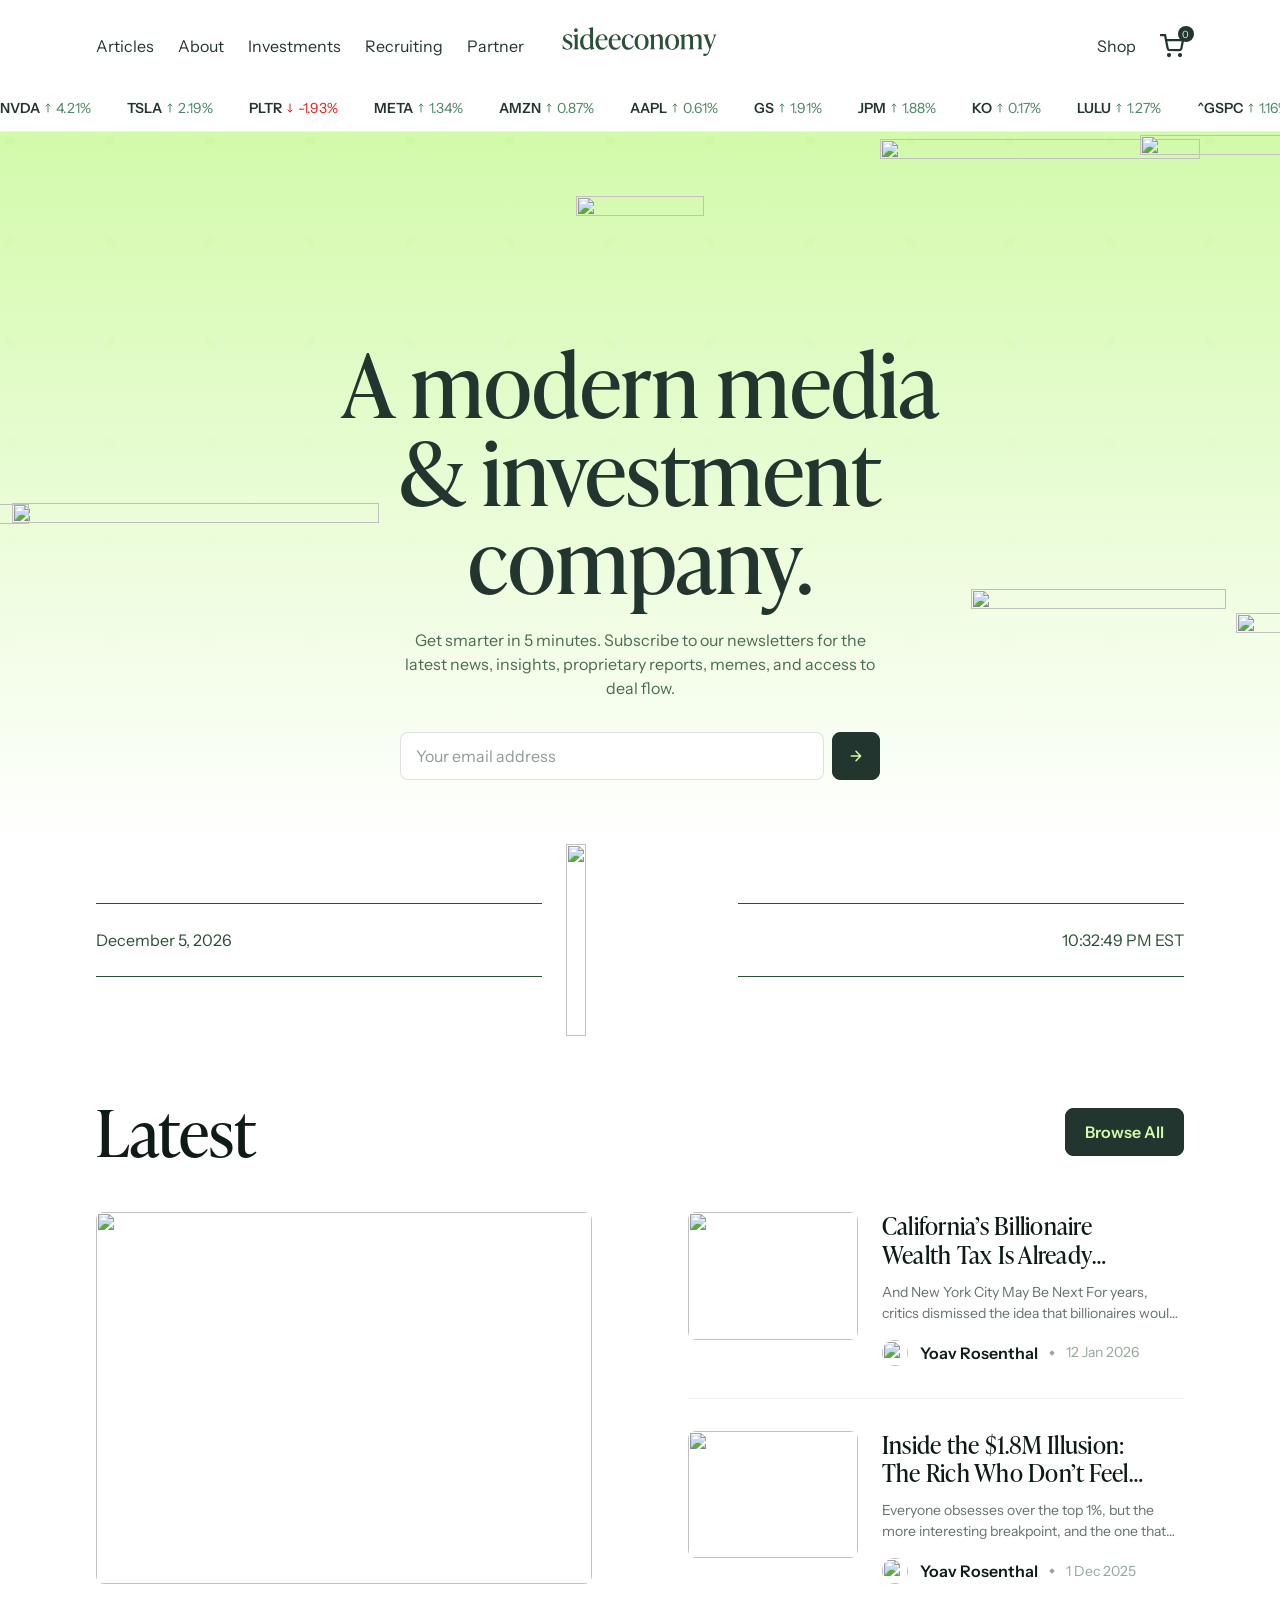
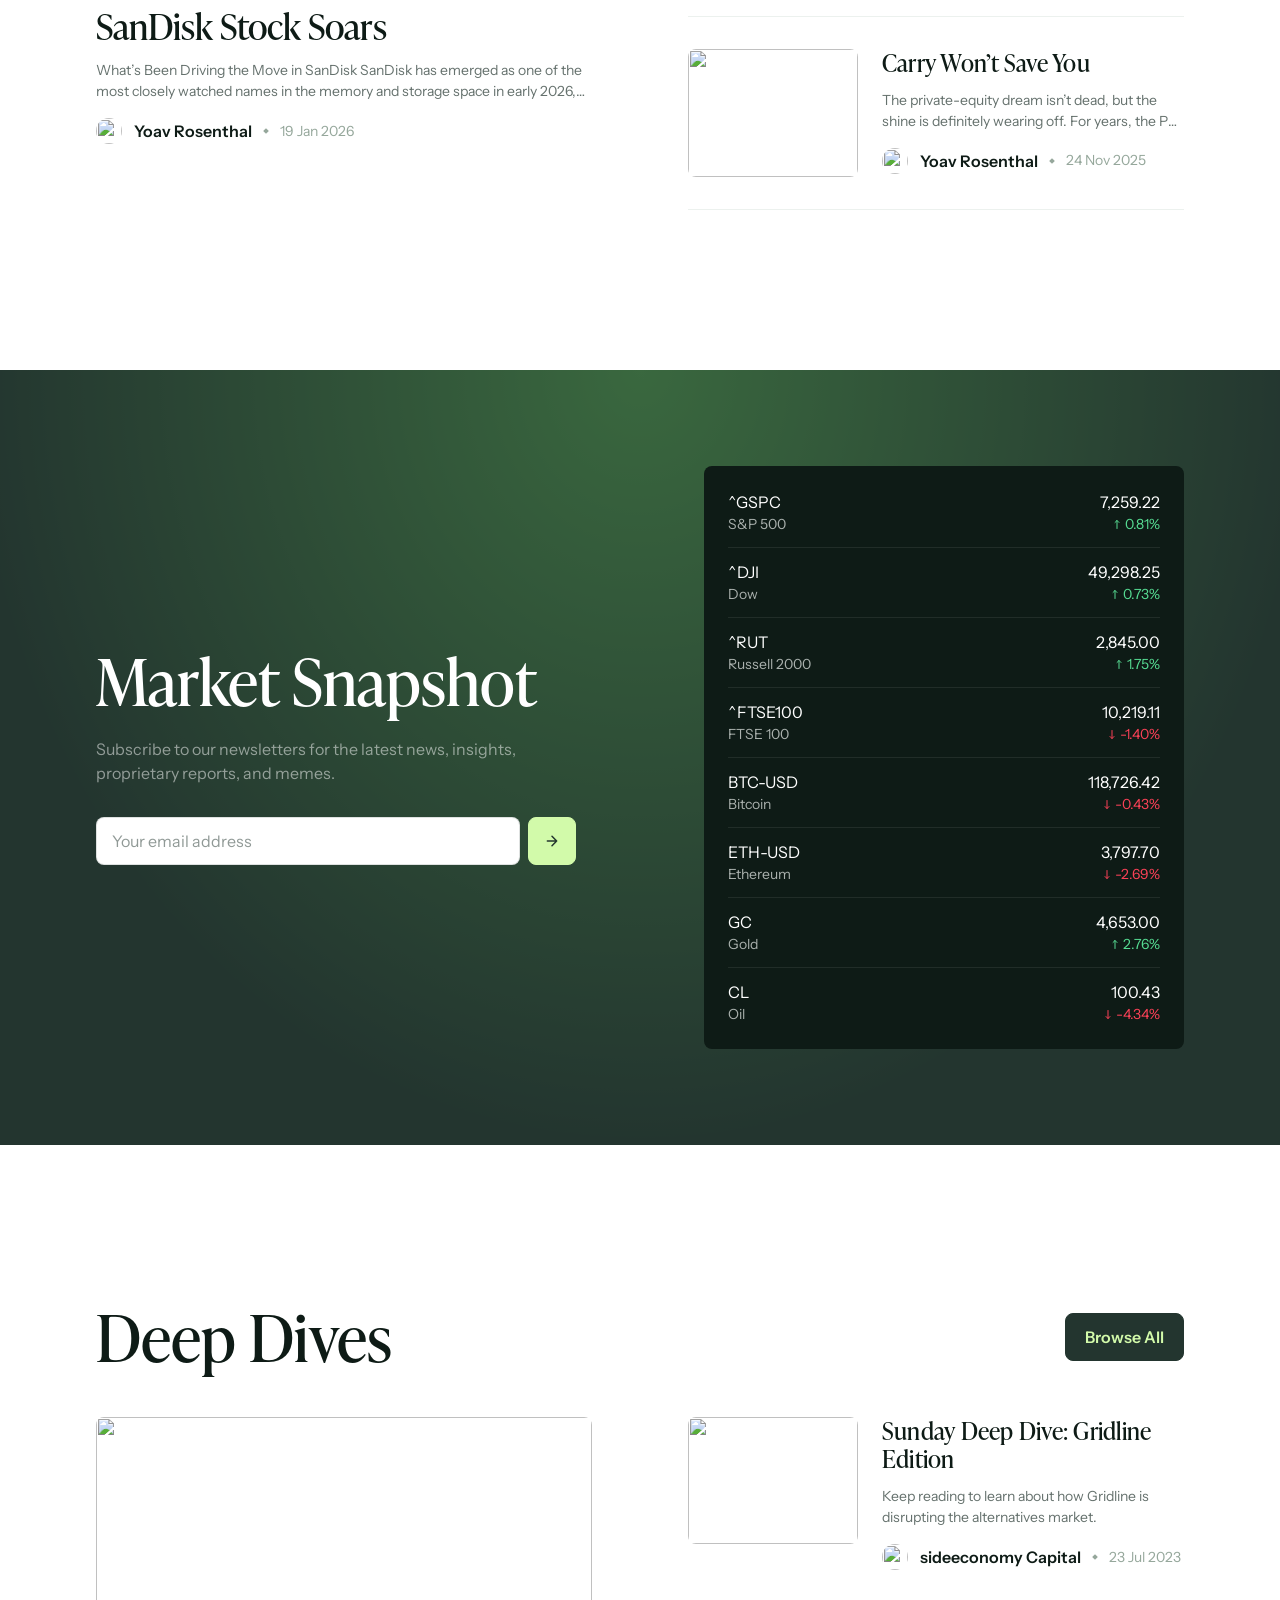
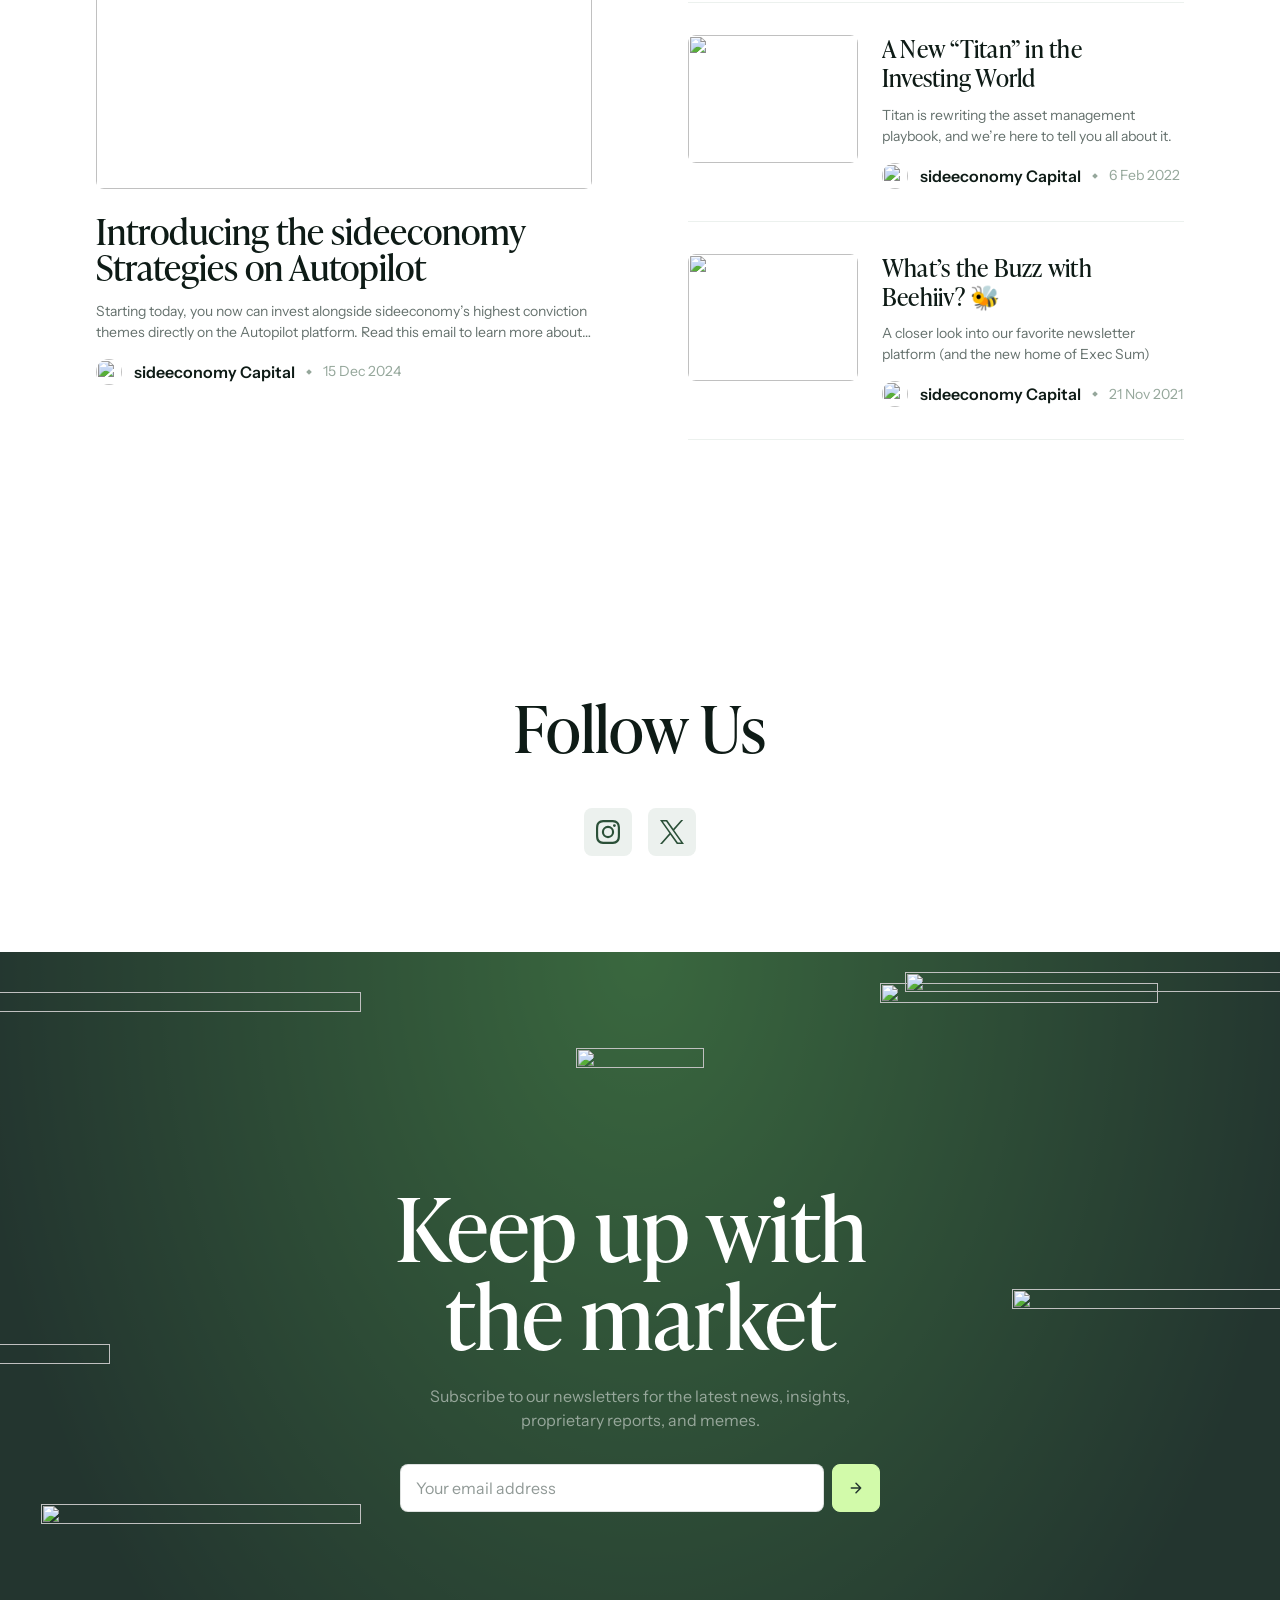
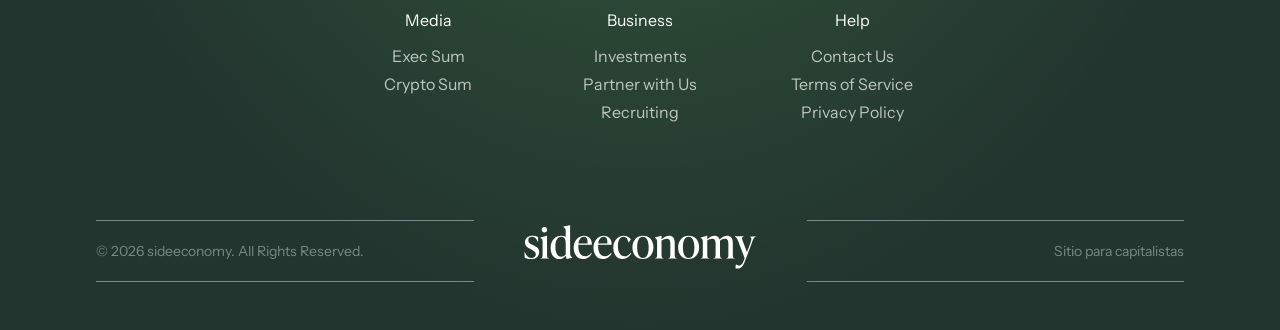
==== commit 01ae25be: "feat: replace ONBOX footer credits with 'Sitio para capitalistas'" ====
--- a/index.html
+++ b/index.html
@@ -989,11 +989,11 @@
         <a class="logo" href=index.html aria-label="sideeconomy"><svg xmlns="http://www.w3.org/2000/svg" fill="none" viewBox="0 0 158 38"><path fill="currentColor" d="M6 26.71C9.23 26.71 11.45 24.92 11.45 22.11C11.45 19.47 9.49 18.56 7.56 17.54L6.48 16.97C5.68 16.55 4.18 15.84 4.18 14.11C4.18 12.77 5.14 11.89 6.65 11.89C8.44 11.89 9.63 12.97 10.42 15.07L10.76 15.07L10.76 11.95C9.66 11.41 8.01 11.16 6.88 11.16C4.09 11.16 1.97 12.77 1.97 15.47C1.97 17.97 3.70 18.96 5.09 19.70L6.19 20.30C8.29 21.43 9.23 22.03 9.23 23.53C9.23 25.12 7.95 25.97 6.34 25.97C4.18 25.97 3.04 24.55 1.94 22.11L1.60 22.11L1.82 25.86C2.87 26.37 4.55 26.71 6 26.71M14.96 9C15.99 9 16.81 8.18 16.81 7.13C16.81 6.10 15.99 5.28 14.96 5.28C13.91 5.28 13.09 6.10 13.09 7.13C13.09 8.18 13.91 9 14.96 9M17.95 26.37L17.95 26.03C16.78 26.03 16.70 25.06 16.70 23.25L16.70 11.21L16.47 11.21L12.30 12.35L12.30 12.69C13.26 13.03 13.74 13.54 13.74 15.36L13.74 23.25C13.74 25.06 13.66 26.03 12.50 26.03L12.50 26.37M32.08 4.17L31.85 4.17L27.68 5.08L27.68 5.42C28.65 5.76 29.13 6.27 29.13 8.09L29.13 11.87C28.28 11.44 27.28 11.16 26.12 11.16C22.32 11.16 19.08 14.14 19.08 19.27C19.08 23.62 21.41 26.71 24.73 26.71C26.57 26.71 28.14 25.75 29.24 24.44L29.70 26.71L29.92 26.71L33.53 25.86L33.53 25.52C32.56 25.18 32.08 24.38 32.08 22.57M26.09 25.12C23.45 25.12 22.26 22.11 22.26 18.45C22.26 14.82 23.42 11.89 26.15 11.89C28.08 11.89 29.13 13.37 29.13 15.92L29.13 23.59C28.33 24.44 27.34 25.12 26.09 25.12M46.07 22.68C45.22 23.76 43.94 24.87 42.13 24.87C38.98 24.87 37.53 22 37.53 17.83C37.53 17.63 37.53 17.43 37.56 17.23L46.56 17.23C46.78 13.48 44.63 11.16 41.36 11.16C37.47 11.16 34.46 14.56 34.46 19.16C34.46 23.33 36.74 26.71 40.71 26.71C43.77 26.71 45.53 24.72 46.58 22.99M41.22 11.89C43.21 11.89 43.89 13.46 43.69 16.38L37.62 16.38C37.96 13.88 39.15 11.89 41.22 11.89M59.27 22.68C58.42 23.76 57.14 24.87 55.33 24.87C52.18 24.87 50.73 22 50.73 17.83C50.73 17.63 50.73 17.43 50.76 17.23L59.75 17.23C59.98 13.48 57.82 11.16 54.56 11.16C50.67 11.16 47.66 14.56 47.66 19.16C47.66 23.33 49.93 26.71 53.91 26.71C56.97 26.71 58.73 24.72 59.78 22.99M54.42 11.89C56.41 11.89 57.09 13.46 56.89 16.38L50.81 16.38C51.15 13.88 52.35 11.89 54.42 11.89M67.08 26.71C70.14 26.71 71.82 24.67 72.87 22.91L72.36 22.59C71.45 23.73 70.23 24.87 68.41 24.87C65.46 24.87 63.93 21.97 63.93 18.05C63.93 14.05 65.52 11.89 67.76 11.89C69.60 11.89 70.40 13.34 70.91 15.53L71.25 15.53L72.61 13.54C71.59 12.18 69.77 11.16 67.76 11.16C63.87 11.16 60.86 14.53 60.86 19.16C60.86 23.33 63.13 26.71 67.08 26.71M80.59 26.71C84.68 26.71 87.63 23.59 87.63 18.88C87.63 14.11 84.79 11.16 80.65 11.16C76.56 11.16 73.61 14.28 73.61 18.99C73.61 23.76 76.44 26.71 80.59 26.71M80.65 25.97C78.03 25.97 76.79 22.96 76.79 18.93C76.79 14.73 77.98 11.89 80.59 11.89C83.20 11.89 84.45 14.90 84.45 18.93C84.45 23.13 83.26 25.97 80.65 25.97M101.82 15.58C101.82 12.75 100.46 11.16 98.19 11.16C96.37 11.16 94.50 12.21 93.02 13.57L93.02 11.21L92.79 11.21L88.62 12.35L88.62 12.69C89.59 13.03 90.07 13.54 90.07 15.36L90.07 23.25C90.07 25.06 89.98 26.03 88.82 26.03L88.82 26.37L94.27 26.37L94.27 26.03C93.11 26.03 93.02 25.06 93.02 23.25L93.02 14.39C94.10 13.60 95.38 13.09 96.40 13.09C98.41 13.09 98.87 14.45 98.87 16.44L98.87 23.25C98.87 25.06 98.78 26.03 97.62 26.03L97.62 26.37L103.07 26.37L103.07 26.03C101.91 26.03 101.82 25.06 101.82 23.25M111.07 26.71C115.16 26.71 118.11 23.59 118.11 18.88C118.11 14.11 115.27 11.16 111.13 11.16C107.04 11.16 104.09 14.28 104.09 18.99C104.09 23.76 106.93 26.71 111.07 26.71M111.13 25.97C108.52 25.97 107.27 22.96 107.27 18.93C107.27 14.73 108.46 11.89 111.07 11.89C113.68 11.89 114.93 14.90 114.93 18.93C114.93 23.13 113.74 25.97 111.13 25.97M140.54 15.58C140.54 12.75 139.17 11.16 136.90 11.16C135.03 11.16 133.13 12.29 131.79 13.74C131.31 12.06 130.09 11.16 128.39 11.16C126.60 11.16 124.84 12.18 123.51 13.51L123.51 11.21L123.28 11.21L119.11 12.35L119.11 12.69C120.07 13.03 120.55 13.54 120.55 15.36L120.55 23.25C120.55 25.06 120.47 26.03 119.30 26.03L119.30 26.37L124.75 26.37L124.75 26.03C123.59 26.03 123.51 25.06 123.51 23.25L123.51 14.34C124.44 13.60 125.58 13.09 126.60 13.09C128.61 13.09 129.07 14.45 129.07 16.44L129.07 23.25C129.07 25.06 128.98 26.03 127.82 26.03L127.82 26.37L133.27 26.37L133.27 26.03C132.11 26.03 132.02 25.06 132.02 23.25L132.02 15.58C132.02 15.16 131.99 14.79 131.94 14.42C132.87 13.63 134.06 13.09 135.11 13.09C137.13 13.09 137.58 14.45 137.58 16.44L137.58 23.25C137.58 25.06 137.50 26.03 136.33 26.03L136.33 26.37L141.78 26.37L141.78 26.03C140.62 26.03 140.54 25.06 140.54 23.25M151.69 11.84C152.94 12.01 153.39 13.03 152.32 15.87L149.96 22.11L146.98 14.11C146.47 12.72 146.50 11.95 147.77 11.84L147.77 11.50L141.93 11.50L141.93 11.84C142.89 12.01 143.35 12.80 144.14 14.87L148.45 26.11L147.52 28.58C146.50 31.25 144.76 31.71 142.83 30.34L142.55 30.34L142.27 32.78C142.78 32.96 143.23 33.01 143.74 33.01C145.67 33.01 147.23 31.79 148.37 28.81L153.17 16.09C154.30 13.09 154.87 12.01 155.72 11.84L155.72 11.50"/></svg></a>
       </div>
       <div class="site-footer_credits">
-        <p>Site by <a href="https://onboxcreative.com/" target="_blank" rel="noopener nofollow">ONBOX</a></p>
+        <p>Sitio para capitalistas</p>
       </div>
       <div class="site-footer_copyright-credits">
         <p>© 2026 sideeconomy. <br />All Rights Reserved.</p>
-        <p>Site by <a href="https://onboxcreative.com/" target="_blank" rel="noopener nofollow">ONBOX</a></p>
+        <p>Sitio para capitalistas</p>
       </div>
     </div>
   </div>
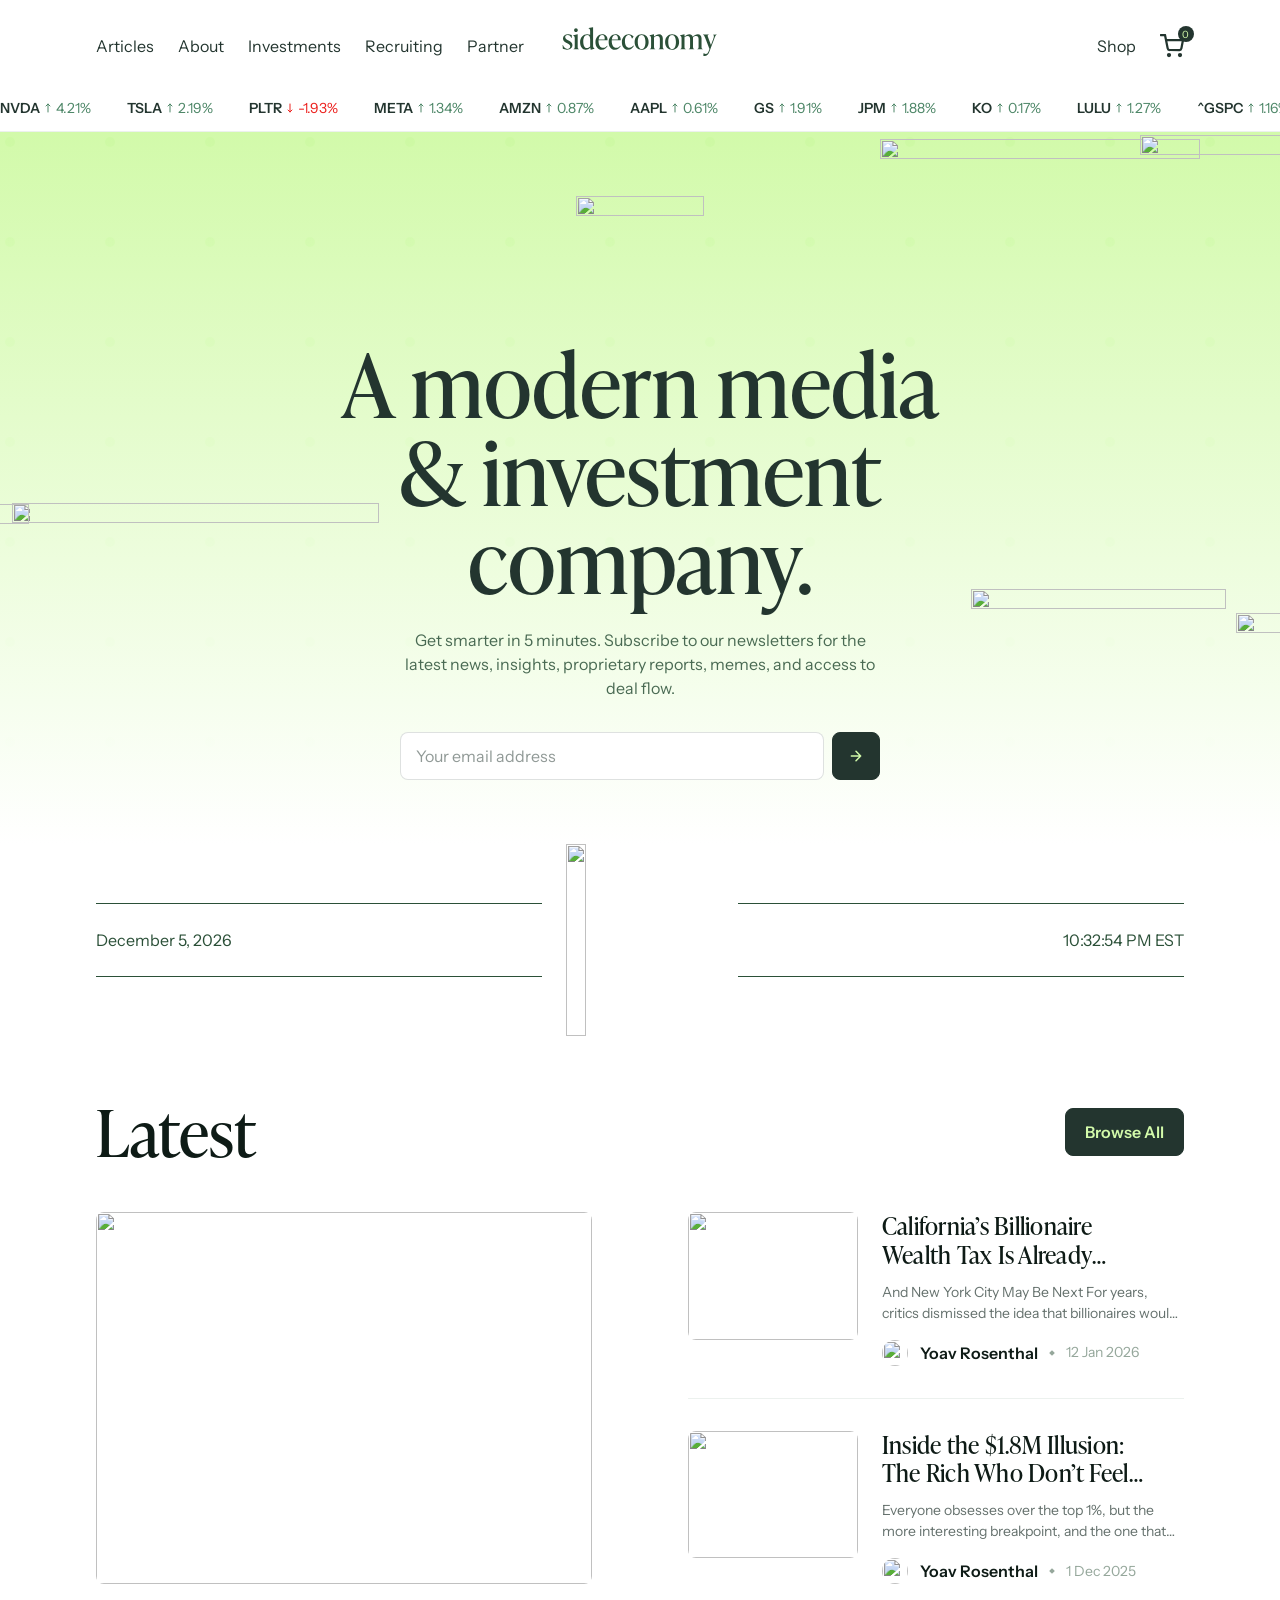
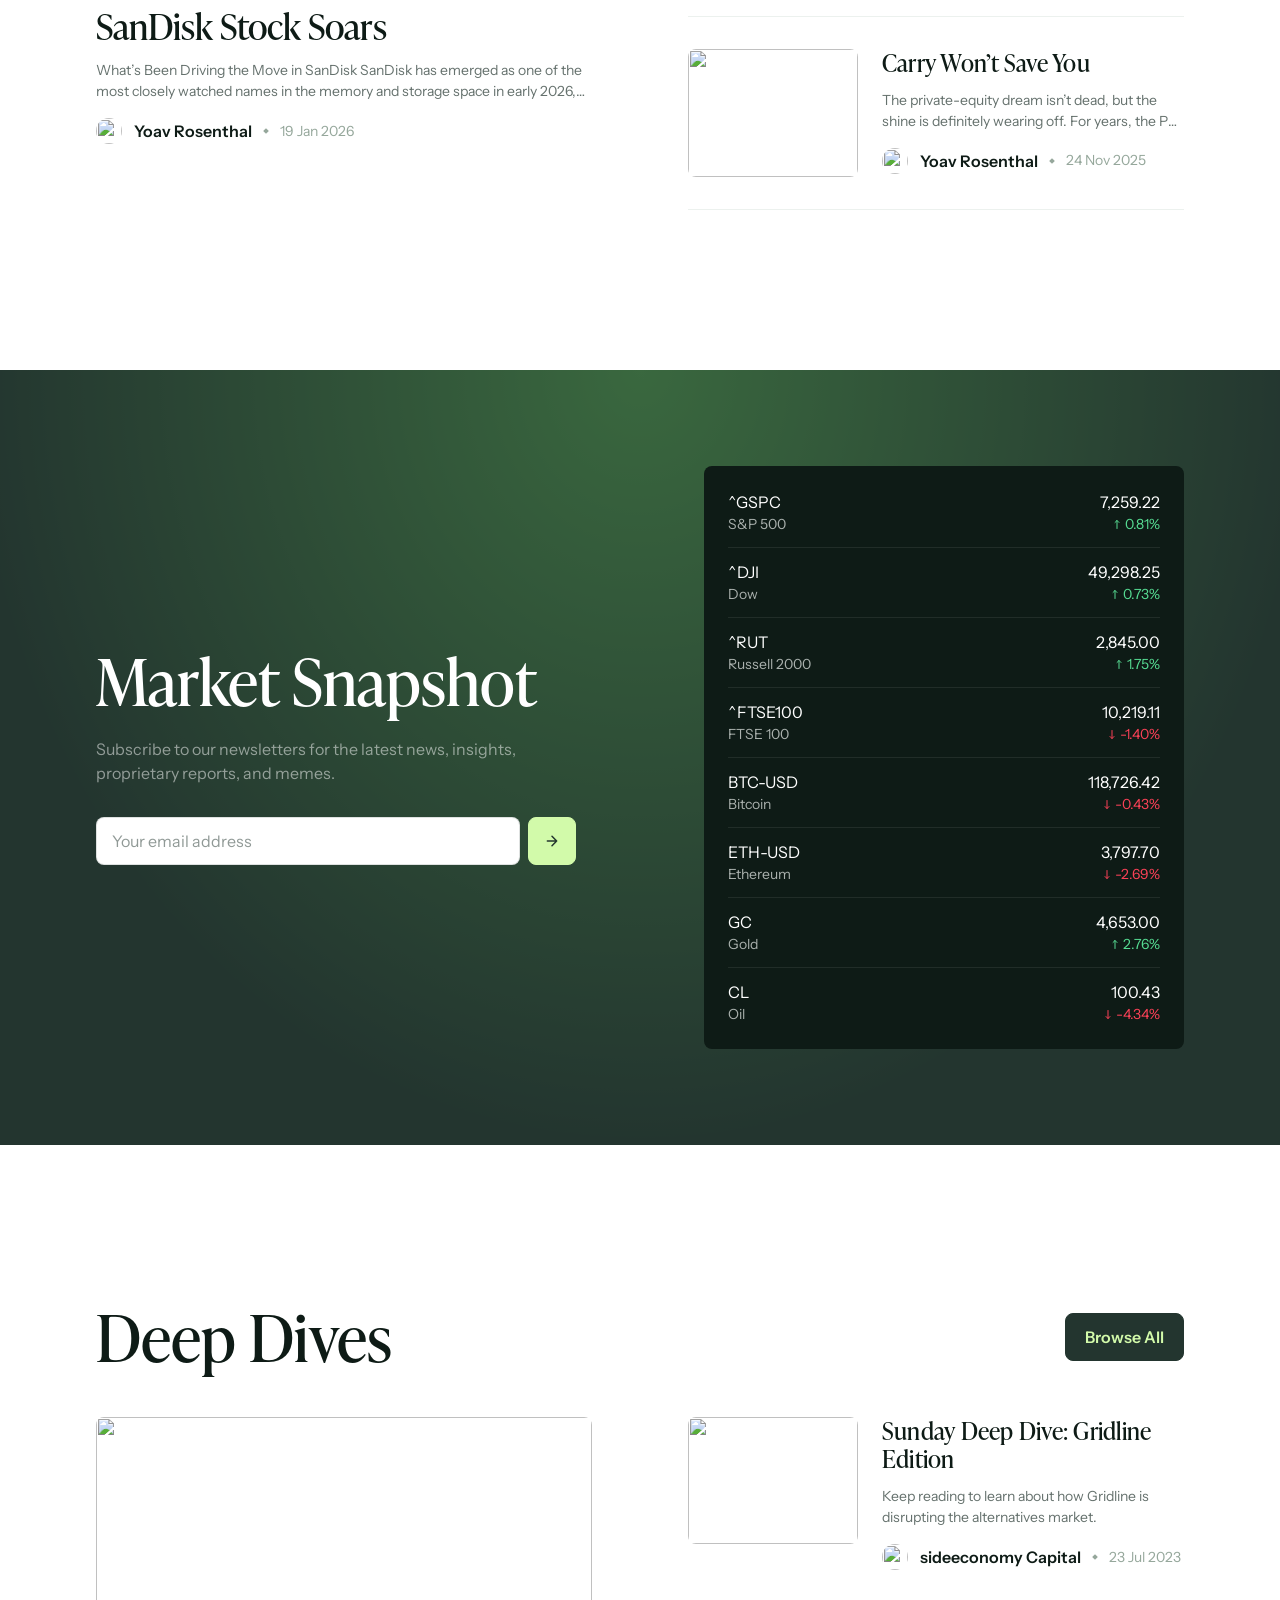
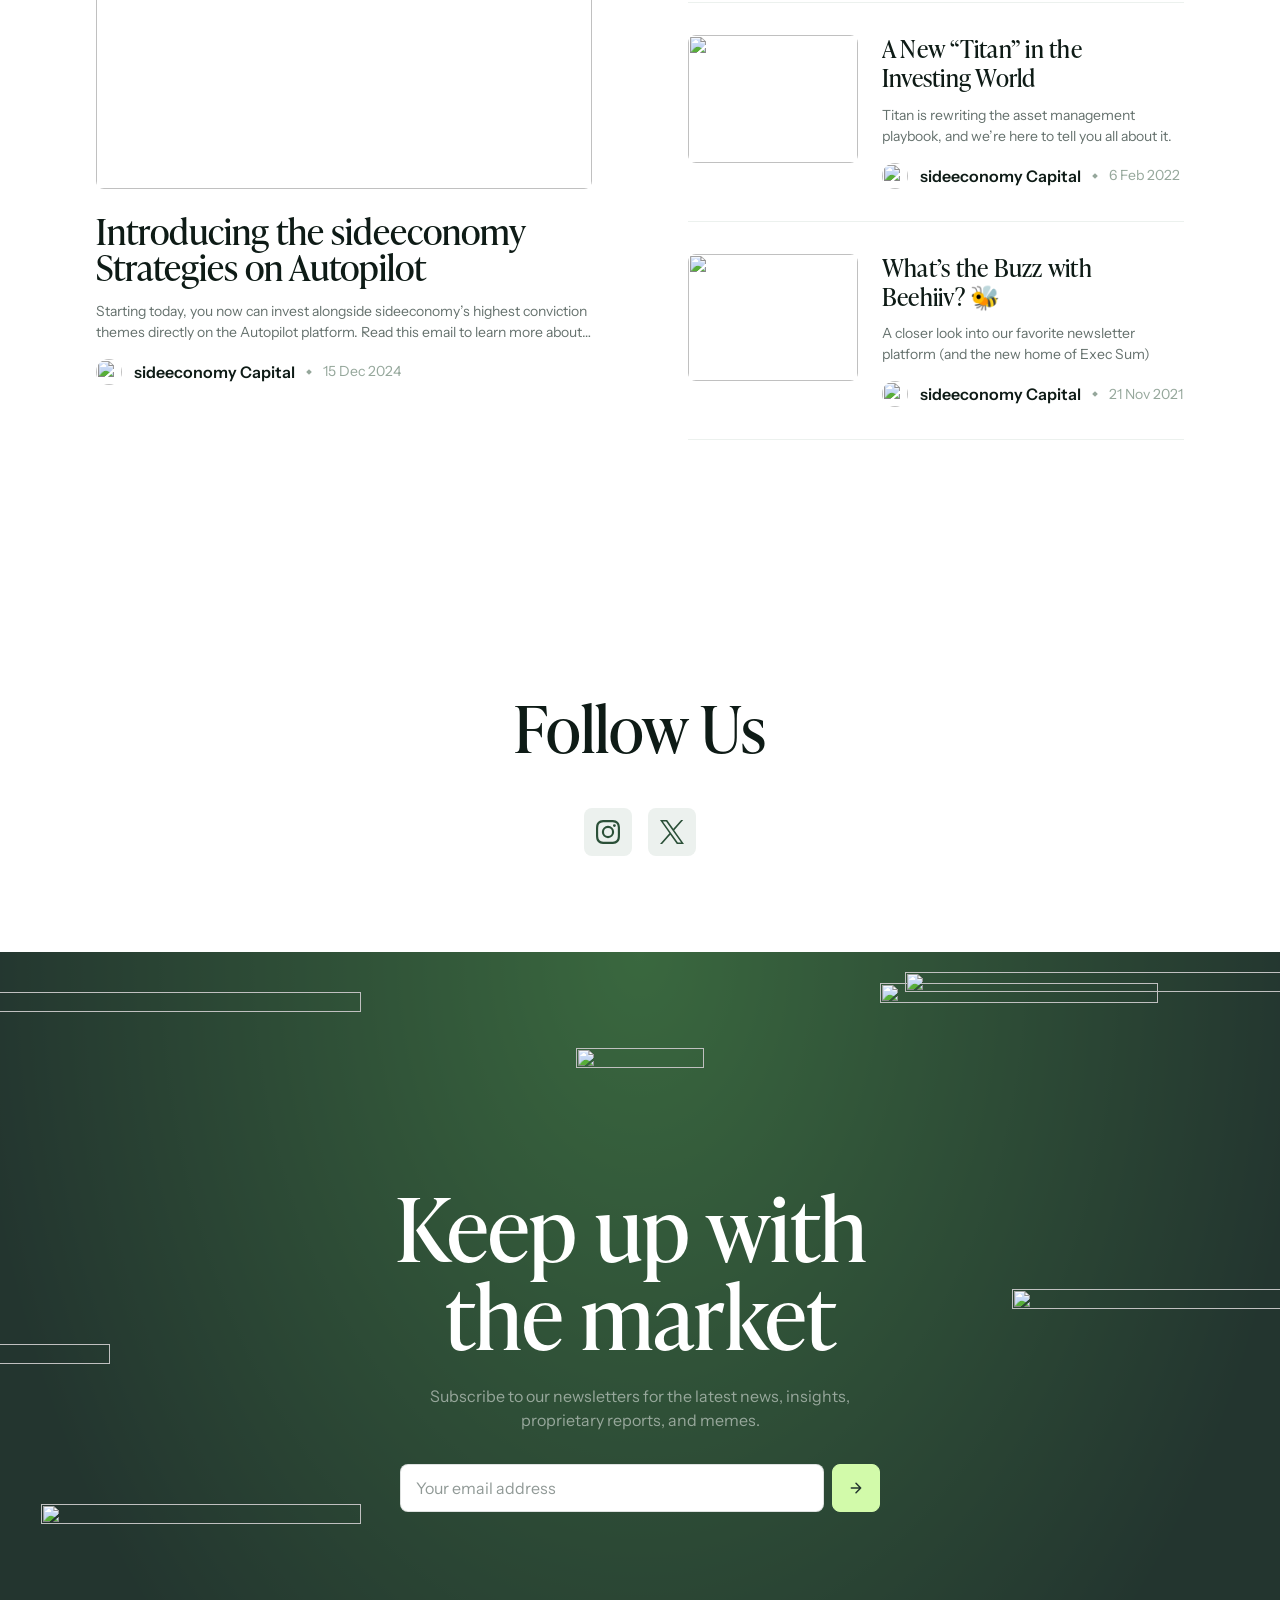
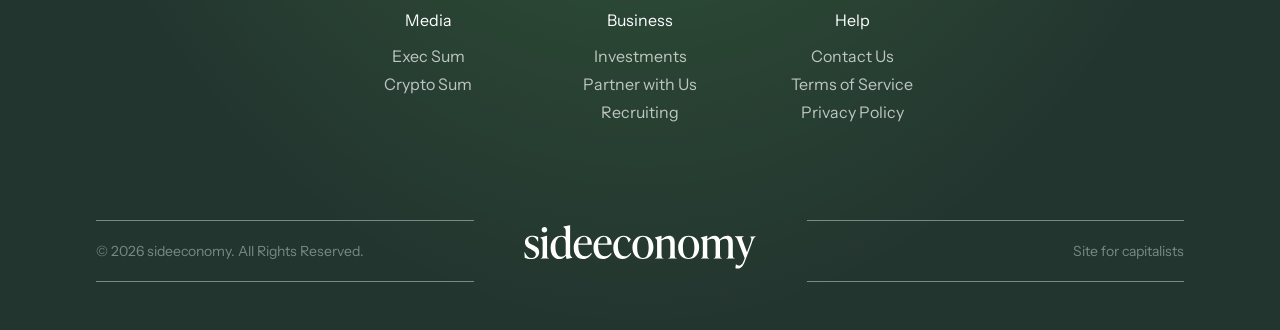
==== commit 4926d5c6: "fix: translate footer tagline to English ('Site for capitalists')" ====
--- a/index.html
+++ b/index.html
@@ -989,11 +989,11 @@
         <a class="logo" href=index.html aria-label="sideeconomy"><svg xmlns="http://www.w3.org/2000/svg" fill="none" viewBox="0 0 158 38"><path fill="currentColor" d="M6 26.71C9.23 26.71 11.45 24.92 11.45 22.11C11.45 19.47 9.49 18.56 7.56 17.54L6.48 16.97C5.68 16.55 4.18 15.84 4.18 14.11C4.18 12.77 5.14 11.89 6.65 11.89C8.44 11.89 9.63 12.97 10.42 15.07L10.76 15.07L10.76 11.95C9.66 11.41 8.01 11.16 6.88 11.16C4.09 11.16 1.97 12.77 1.97 15.47C1.97 17.97 3.70 18.96 5.09 19.70L6.19 20.30C8.29 21.43 9.23 22.03 9.23 23.53C9.23 25.12 7.95 25.97 6.34 25.97C4.18 25.97 3.04 24.55 1.94 22.11L1.60 22.11L1.82 25.86C2.87 26.37 4.55 26.71 6 26.71M14.96 9C15.99 9 16.81 8.18 16.81 7.13C16.81 6.10 15.99 5.28 14.96 5.28C13.91 5.28 13.09 6.10 13.09 7.13C13.09 8.18 13.91 9 14.96 9M17.95 26.37L17.95 26.03C16.78 26.03 16.70 25.06 16.70 23.25L16.70 11.21L16.47 11.21L12.30 12.35L12.30 12.69C13.26 13.03 13.74 13.54 13.74 15.36L13.74 23.25C13.74 25.06 13.66 26.03 12.50 26.03L12.50 26.37M32.08 4.17L31.85 4.17L27.68 5.08L27.68 5.42C28.65 5.76 29.13 6.27 29.13 8.09L29.13 11.87C28.28 11.44 27.28 11.16 26.12 11.16C22.32 11.16 19.08 14.14 19.08 19.27C19.08 23.62 21.41 26.71 24.73 26.71C26.57 26.71 28.14 25.75 29.24 24.44L29.70 26.71L29.92 26.71L33.53 25.86L33.53 25.52C32.56 25.18 32.08 24.38 32.08 22.57M26.09 25.12C23.45 25.12 22.26 22.11 22.26 18.45C22.26 14.82 23.42 11.89 26.15 11.89C28.08 11.89 29.13 13.37 29.13 15.92L29.13 23.59C28.33 24.44 27.34 25.12 26.09 25.12M46.07 22.68C45.22 23.76 43.94 24.87 42.13 24.87C38.98 24.87 37.53 22 37.53 17.83C37.53 17.63 37.53 17.43 37.56 17.23L46.56 17.23C46.78 13.48 44.63 11.16 41.36 11.16C37.47 11.16 34.46 14.56 34.46 19.16C34.46 23.33 36.74 26.71 40.71 26.71C43.77 26.71 45.53 24.72 46.58 22.99M41.22 11.89C43.21 11.89 43.89 13.46 43.69 16.38L37.62 16.38C37.96 13.88 39.15 11.89 41.22 11.89M59.27 22.68C58.42 23.76 57.14 24.87 55.33 24.87C52.18 24.87 50.73 22 50.73 17.83C50.73 17.63 50.73 17.43 50.76 17.23L59.75 17.23C59.98 13.48 57.82 11.16 54.56 11.16C50.67 11.16 47.66 14.56 47.66 19.16C47.66 23.33 49.93 26.71 53.91 26.71C56.97 26.71 58.73 24.72 59.78 22.99M54.42 11.89C56.41 11.89 57.09 13.46 56.89 16.38L50.81 16.38C51.15 13.88 52.35 11.89 54.42 11.89M67.08 26.71C70.14 26.71 71.82 24.67 72.87 22.91L72.36 22.59C71.45 23.73 70.23 24.87 68.41 24.87C65.46 24.87 63.93 21.97 63.93 18.05C63.93 14.05 65.52 11.89 67.76 11.89C69.60 11.89 70.40 13.34 70.91 15.53L71.25 15.53L72.61 13.54C71.59 12.18 69.77 11.16 67.76 11.16C63.87 11.16 60.86 14.53 60.86 19.16C60.86 23.33 63.13 26.71 67.08 26.71M80.59 26.71C84.68 26.71 87.63 23.59 87.63 18.88C87.63 14.11 84.79 11.16 80.65 11.16C76.56 11.16 73.61 14.28 73.61 18.99C73.61 23.76 76.44 26.71 80.59 26.71M80.65 25.97C78.03 25.97 76.79 22.96 76.79 18.93C76.79 14.73 77.98 11.89 80.59 11.89C83.20 11.89 84.45 14.90 84.45 18.93C84.45 23.13 83.26 25.97 80.65 25.97M101.82 15.58C101.82 12.75 100.46 11.16 98.19 11.16C96.37 11.16 94.50 12.21 93.02 13.57L93.02 11.21L92.79 11.21L88.62 12.35L88.62 12.69C89.59 13.03 90.07 13.54 90.07 15.36L90.07 23.25C90.07 25.06 89.98 26.03 88.82 26.03L88.82 26.37L94.27 26.37L94.27 26.03C93.11 26.03 93.02 25.06 93.02 23.25L93.02 14.39C94.10 13.60 95.38 13.09 96.40 13.09C98.41 13.09 98.87 14.45 98.87 16.44L98.87 23.25C98.87 25.06 98.78 26.03 97.62 26.03L97.62 26.37L103.07 26.37L103.07 26.03C101.91 26.03 101.82 25.06 101.82 23.25M111.07 26.71C115.16 26.71 118.11 23.59 118.11 18.88C118.11 14.11 115.27 11.16 111.13 11.16C107.04 11.16 104.09 14.28 104.09 18.99C104.09 23.76 106.93 26.71 111.07 26.71M111.13 25.97C108.52 25.97 107.27 22.96 107.27 18.93C107.27 14.73 108.46 11.89 111.07 11.89C113.68 11.89 114.93 14.90 114.93 18.93C114.93 23.13 113.74 25.97 111.13 25.97M140.54 15.58C140.54 12.75 139.17 11.16 136.90 11.16C135.03 11.16 133.13 12.29 131.79 13.74C131.31 12.06 130.09 11.16 128.39 11.16C126.60 11.16 124.84 12.18 123.51 13.51L123.51 11.21L123.28 11.21L119.11 12.35L119.11 12.69C120.07 13.03 120.55 13.54 120.55 15.36L120.55 23.25C120.55 25.06 120.47 26.03 119.30 26.03L119.30 26.37L124.75 26.37L124.75 26.03C123.59 26.03 123.51 25.06 123.51 23.25L123.51 14.34C124.44 13.60 125.58 13.09 126.60 13.09C128.61 13.09 129.07 14.45 129.07 16.44L129.07 23.25C129.07 25.06 128.98 26.03 127.82 26.03L127.82 26.37L133.27 26.37L133.27 26.03C132.11 26.03 132.02 25.06 132.02 23.25L132.02 15.58C132.02 15.16 131.99 14.79 131.94 14.42C132.87 13.63 134.06 13.09 135.11 13.09C137.13 13.09 137.58 14.45 137.58 16.44L137.58 23.25C137.58 25.06 137.50 26.03 136.33 26.03L136.33 26.37L141.78 26.37L141.78 26.03C140.62 26.03 140.54 25.06 140.54 23.25M151.69 11.84C152.94 12.01 153.39 13.03 152.32 15.87L149.96 22.11L146.98 14.11C146.47 12.72 146.50 11.95 147.77 11.84L147.77 11.50L141.93 11.50L141.93 11.84C142.89 12.01 143.35 12.80 144.14 14.87L148.45 26.11L147.52 28.58C146.50 31.25 144.76 31.71 142.83 30.34L142.55 30.34L142.27 32.78C142.78 32.96 143.23 33.01 143.74 33.01C145.67 33.01 147.23 31.79 148.37 28.81L153.17 16.09C154.30 13.09 154.87 12.01 155.72 11.84L155.72 11.50"/></svg></a>
       </div>
       <div class="site-footer_credits">
-        <p>Sitio para capitalistas</p>
+        <p>Site for capitalists</p>
       </div>
       <div class="site-footer_copyright-credits">
         <p>© 2026 sideeconomy. <br />All Rights Reserved.</p>
-        <p>Sitio para capitalistas</p>
+        <p>Site for capitalists</p>
       </div>
     </div>
   </div>
